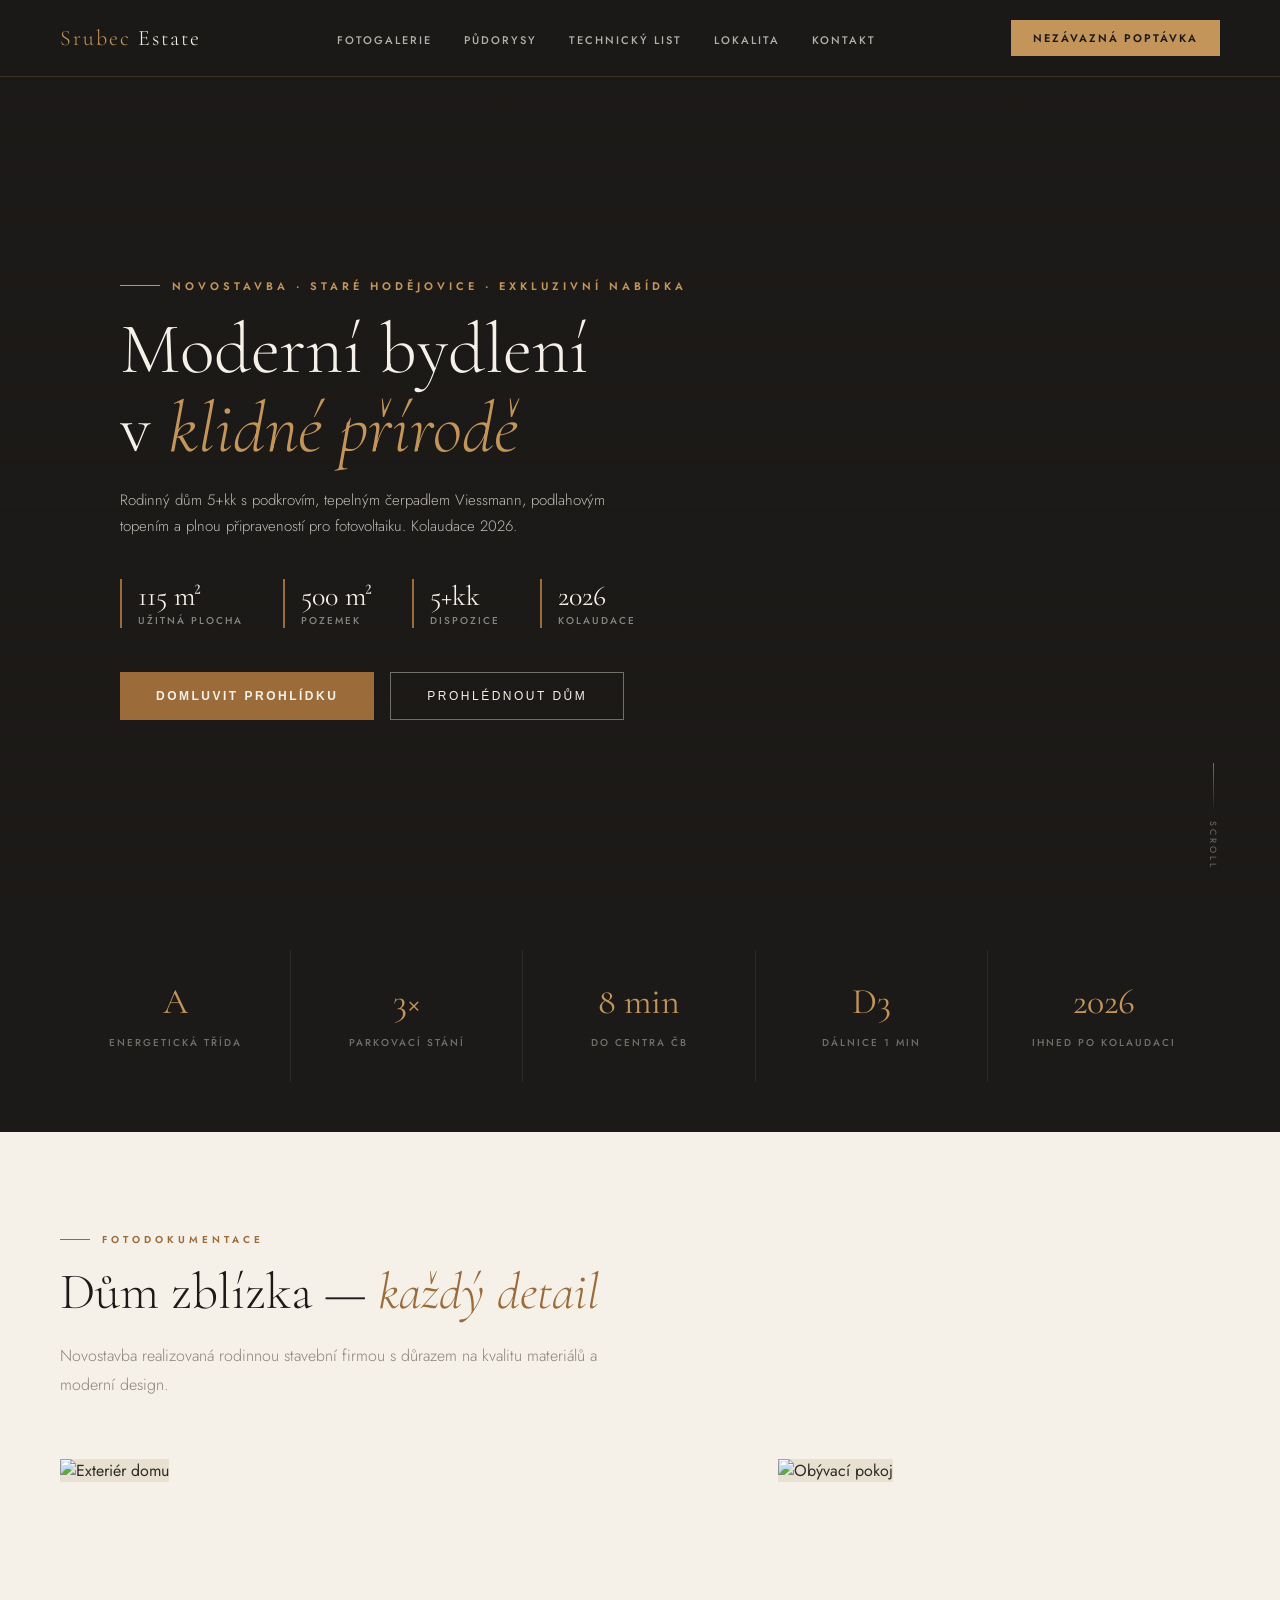
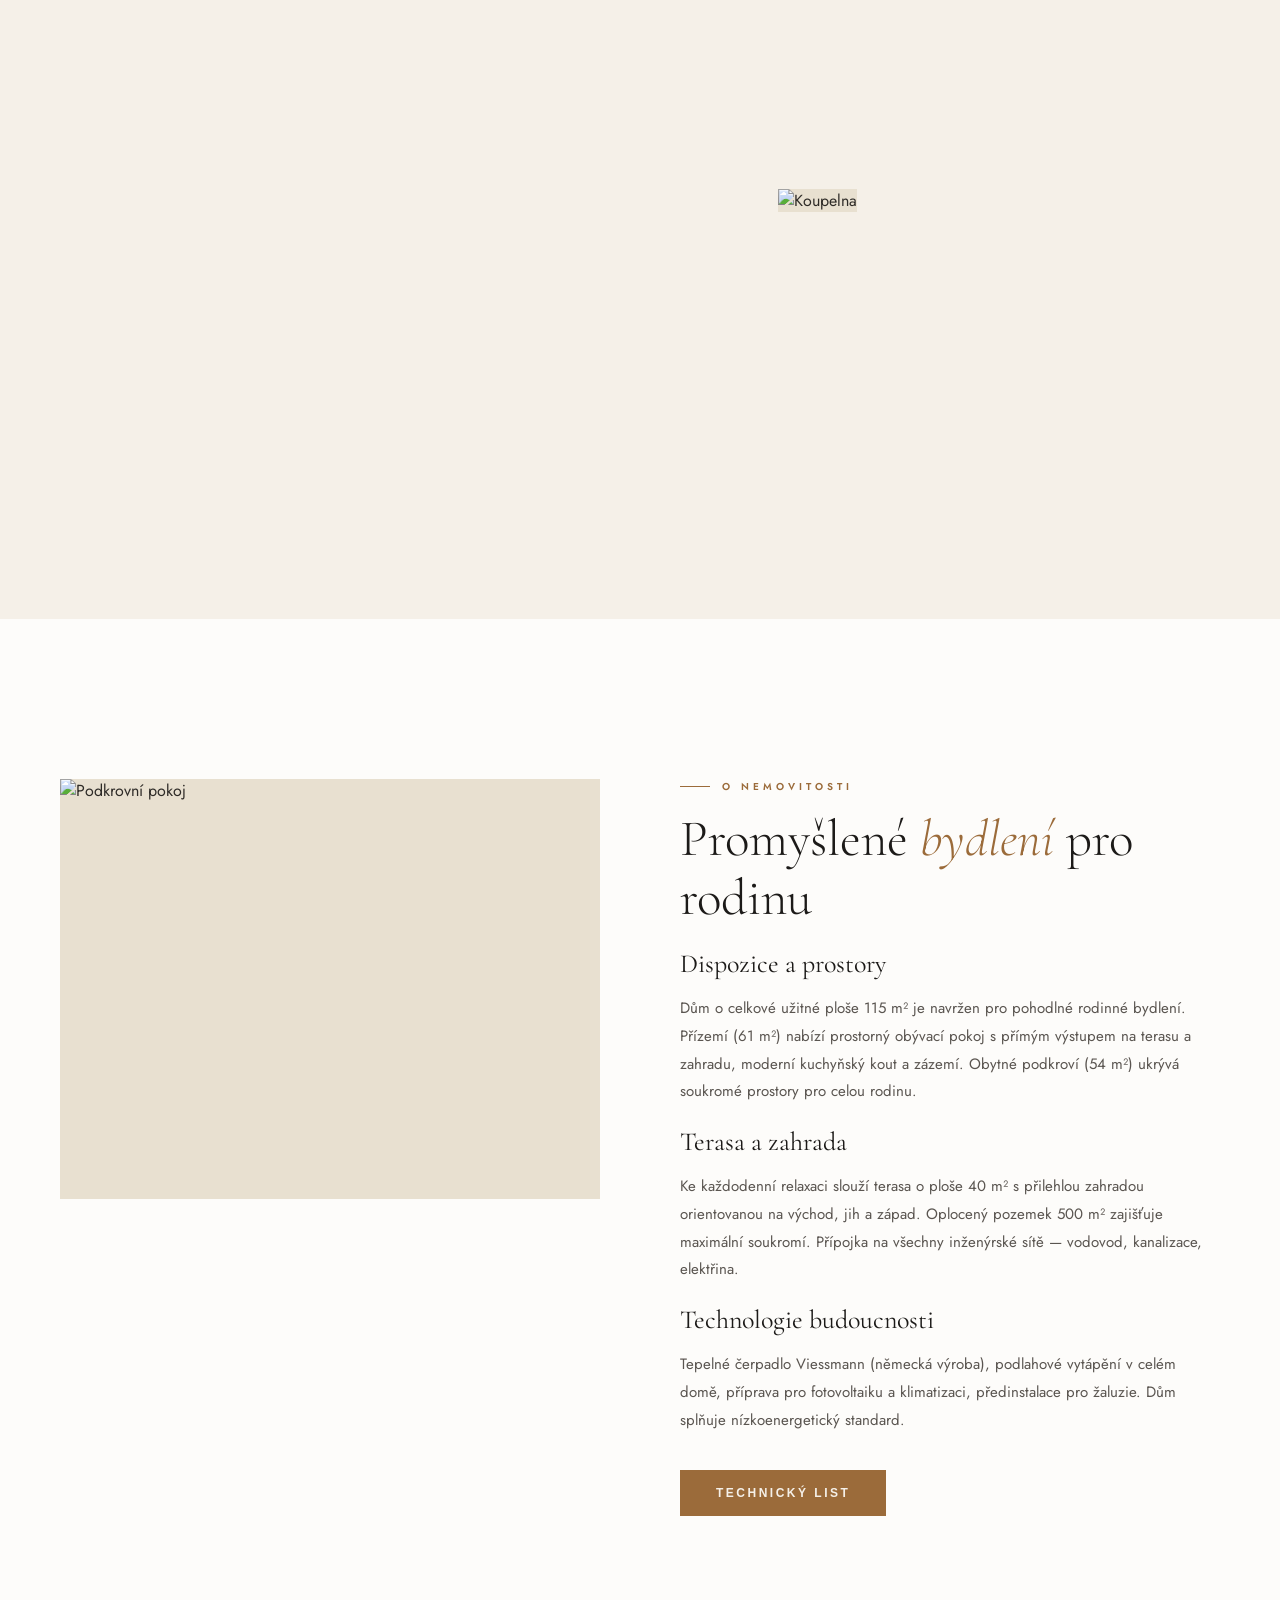
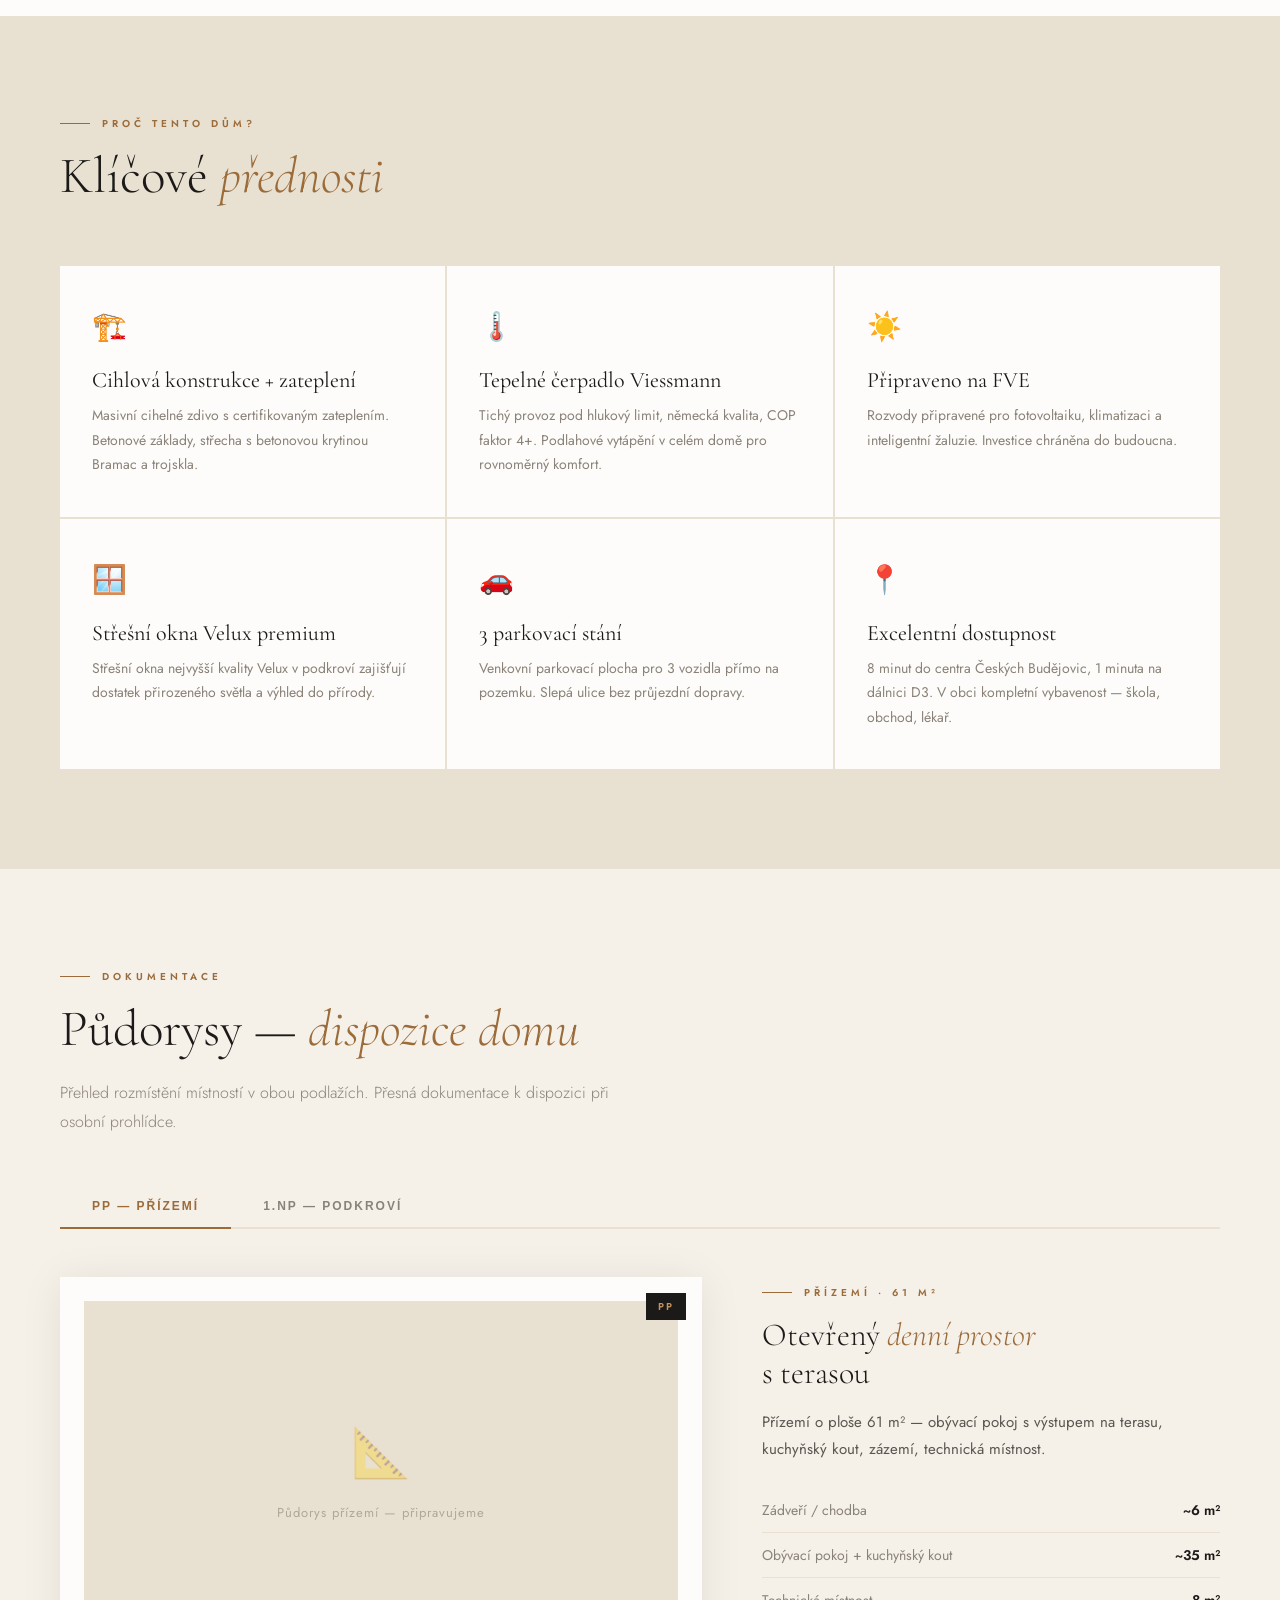
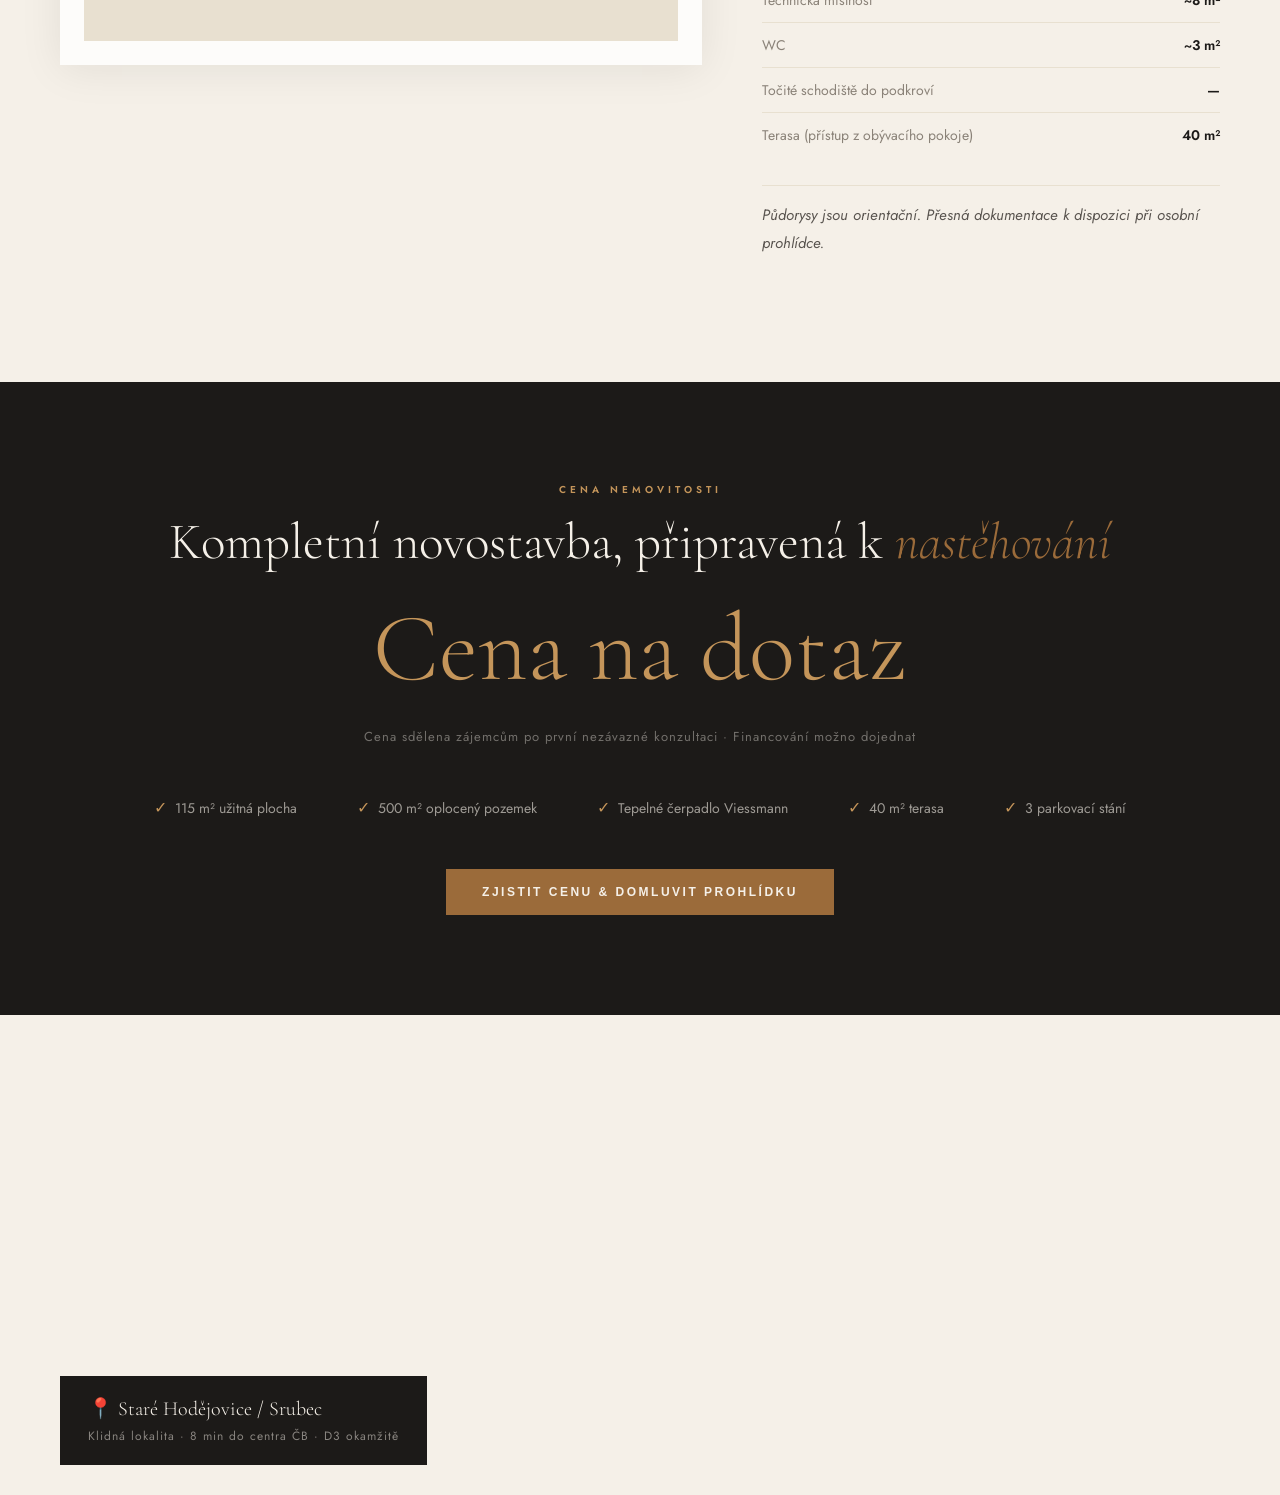
==== pilot-srubec/miniweb/index.html @ 6873111e "fix: oprava označení podlaží PP/1.NP + komentáře config pro majitele Co-authored-by: MEVERIK-SOLUTIO" ====
<!DOCTYPE html>
<html lang="cs">
<head>
<meta charset="UTF-8">
<meta name="viewport" content="width=device-width, initial-scale=1.0">
<title id="pageTitle">Novostavba 5+kk | Staré Hodějovice u Českých Budějovic</title>
<link rel="preconnect" href="https://fonts.googleapis.com">
<link href="https://fonts.googleapis.com/css2?family=Cormorant+Garamond:ital,wght@0,300;0,400;0,600;1,300;1,400&family=Jost:wght@300;400;500;600&display=swap" rel="stylesheet">
<style>
  :root {
    --cream: #F5F0E8;
    --stone: #E8E0D0;
    --warm-gray: #8A8278;
    --dark: #1C1A18;
    --accent: #9B6B3A;
    --accent-light: #C4955A;
    --white: #FDFCFA;
    --text: #2E2B27;
  }

  * { margin: 0; padding: 0; box-sizing: border-box; }
  html { scroll-behavior: smooth; }
  body {
    font-family: 'Jost', sans-serif;
    background: var(--cream);
    color: var(--text);
    overflow-x: hidden;
  }

  /* ─── NAV ─── */
  nav {
    position: fixed; top: 0; left: 0; right: 0; z-index: 1000;
    padding: 20px 60px;
    display: flex; align-items: center; justify-content: space-between;
    background: rgba(28,26,24,0.85);
    backdrop-filter: blur(12px);
    border-bottom: 1px solid rgba(155,107,58,0.3);
    transition: all 0.3s;
  }
  nav.scrolled { padding: 14px 60px; background: rgba(28,26,24,0.97); }
  .nav-logo {
    font-family: 'Cormorant Garamond', serif;
    font-size: 22px; font-weight: 300;
    color: var(--cream); letter-spacing: 2px; text-decoration: none; cursor: pointer;
  }
  .nav-logo span { color: var(--accent-light); }
  .nav-links { display: flex; gap: 32px; list-style: none; }
  .nav-links a {
    font-size: 11px; font-weight: 500; letter-spacing: 2px;
    text-transform: uppercase; color: rgba(245,240,232,0.7);
    text-decoration: none; cursor: pointer; transition: color 0.3s;
  }
  .nav-links a:hover { color: var(--accent-light); }
  .nav-cta {
    font-size: 11px; font-weight: 600; letter-spacing: 2px;
    text-transform: uppercase; color: var(--dark);
    background: var(--accent-light); padding: 10px 22px;
    text-decoration: none; cursor: pointer; transition: background 0.3s;
  }
  .nav-cta:hover { background: var(--accent); color: var(--cream); }

  /* ─── PAGE SYSTEM ─── */
  .page { display: none; }
  .page.active { display: block; }

  /* ─── HERO ─── */
  #page-home { min-height: 100vh; }
  .hero {
    position: relative; height: 100vh; overflow: hidden;
    display: flex; align-items: flex-end;
  }
  .hero-bg {
    position: absolute; inset: 0;
    background-size: cover; background-position: center;
    background-color: var(--dark); /* fallback pokud není obrázek */
    animation: heroZoom 12s ease-out forwards;
  }
  @keyframes heroZoom {
    from { transform: scale(1.08); }
    to   { transform: scale(1.0); }
  }
  .hero-overlay {
    position: absolute; inset: 0;
    background: linear-gradient(to top,
      rgba(28,26,24,0.90) 0%,
      rgba(28,26,24,0.45) 45%,
      rgba(28,26,24,0.15) 100%);
  }
  .hero-content {
    position: relative; z-index: 2;
    padding: 0 60px 80px; max-width: 800px;
    animation: heroUp 1.2s cubic-bezier(0.16,1,0.3,1) 0.3s both;
  }
  @keyframes heroUp {
    from { opacity: 0; transform: translateY(40px); }
    to   { opacity: 1; transform: translateY(0); }
  }
  .hero-tag {
    font-size: 11px; font-weight: 600; letter-spacing: 4px;
    text-transform: uppercase; color: var(--accent-light);
    margin-bottom: 16px; display: flex; align-items: center; gap: 12px;
  }
  .hero-tag::before { content: ''; display: block; width: 40px; height: 1px; background: var(--accent-light); }
  .hero h1 {
    font-family: 'Cormorant Garamond', serif;
    font-size: clamp(42px,6vw,72px); font-weight: 300;
    line-height: 1.1; color: var(--cream); margin-bottom: 20px;
  }
  .hero h1 em { font-style: italic; color: var(--accent-light); }
  .hero-sub {
    font-size: 15px; font-weight: 300; line-height: 1.7;
    color: rgba(245,240,232,0.75); max-width: 520px; margin-bottom: 40px;
  }
  .hero-stats { display: flex; gap: 40px; margin-bottom: 44px; flex-wrap: wrap; }
  .hero-stat { border-left: 2px solid var(--accent); padding-left: 16px; }
  .hero-stat .val { font-family: 'Cormorant Garamond', serif; font-size: 28px; font-weight: 400; color: var(--cream); }
  .hero-stat .lbl { font-size: 10px; font-weight: 500; letter-spacing: 2px; text-transform: uppercase; color: rgba(245,240,232,0.5); }
  .hero-actions { display: flex; gap: 16px; flex-wrap: wrap; }
  .scroll-indicator {
    position: absolute; bottom: 30px; right: 60px;
    display: flex; flex-direction: column; align-items: center; gap: 8px;
    color: rgba(245,240,232,0.4); cursor: pointer; z-index: 2;
  }
  .scroll-indicator span { font-size: 9px; letter-spacing: 3px; text-transform: uppercase; writing-mode: vertical-rl; }
  .scroll-line {
    width: 1px; height: 50px;
    background: linear-gradient(to bottom, rgba(245,240,232,0.4), transparent);
    animation: scrollPulse 2s ease-in-out infinite;
  }
  @keyframes scrollPulse {
    0%,100% { transform: scaleY(1); opacity: 0.4; }
    50%      { transform: scaleY(0.6); opacity: 0.8; }
  }

  /* ─── BUTTONS ─── */
  .btn-primary {
    font-size: 12px; font-weight: 600; letter-spacing: 2.5px;
    text-transform: uppercase; background: var(--accent); color: var(--cream);
    padding: 16px 36px; border: none; cursor: pointer;
    transition: all 0.3s; text-decoration: none; display: inline-block;
  }
  .btn-primary:hover { background: var(--accent-light); transform: translateY(-2px); }
  .btn-outline {
    font-size: 12px; font-weight: 500; letter-spacing: 2.5px;
    text-transform: uppercase; border: 1px solid rgba(245,240,232,0.4); color: var(--cream);
    padding: 16px 36px; cursor: pointer;
    transition: all 0.3s; background: transparent; text-decoration: none; display: inline-block;
  }
  .btn-outline:hover { border-color: var(--accent-light); color: var(--accent-light); transform: translateY(-2px); }

  /* ─── OVERVIEW STRIP ─── */
  .overview-strip {
    background: var(--dark); padding: 50px 60px;
    display: grid; grid-template-columns: repeat(5, 1fr); gap: 1px;
  }
  .overview-item {
    padding: 30px 24px; text-align: center;
    border-right: 1px solid rgba(255,255,255,0.07);
    background: var(--dark); transition: background 0.3s;
  }
  .overview-item:last-child { border-right: none; }
  .overview-item:hover { background: rgba(155,107,58,0.15); }
  .overview-item .ov-val {
    font-family: 'Cormorant Garamond', serif;
    font-size: 36px; font-weight: 400; color: var(--accent-light);
    display: block; margin-bottom: 6px;
  }
  .overview-item .ov-lbl {
    font-size: 10px; font-weight: 500; letter-spacing: 2px;
    text-transform: uppercase; color: rgba(245,240,232,0.4);
  }

  /* ─── SECTIONS ─── */
  section { padding: 100px 60px; }
  .section-label {
    font-size: 10px; font-weight: 600; letter-spacing: 4px;
    text-transform: uppercase; color: var(--accent);
    margin-bottom: 16px; display: flex; align-items: center; gap: 12px;
  }
  .section-label::before { content: ''; width: 30px; height: 1px; background: var(--accent); }
  .section-title {
    font-family: 'Cormorant Garamond', serif;
    font-size: clamp(32px,4vw,52px); font-weight: 300;
    line-height: 1.15; color: var(--dark); margin-bottom: 20px;
  }
  .section-title em { font-style: italic; color: var(--accent); }
  .section-lead { font-size: 16px; font-weight: 300; line-height: 1.8; color: var(--warm-gray); max-width: 580px; }

  /* ─── GALLERY ─── */
  .gallery-grid {
    display: grid; grid-template-columns: 1.6fr 1fr;
    grid-template-rows: 320px 320px; gap: 10px; margin-top: 60px;
  }
  .gallery-main { grid-row: 1/3; overflow: hidden; cursor: pointer; position: relative; }
  .gallery-item { overflow: hidden; cursor: pointer; position: relative; }
  .gallery-item img, .gallery-main img {
    width: 100%; height: 100%; object-fit: cover;
    transition: transform 0.7s cubic-bezier(0.25,0.46,0.45,0.94);
    background: var(--stone);
  }
  .gallery-item:hover img, .gallery-main:hover img { transform: scale(1.05); }
  .gallery-caption {
    position: absolute; bottom: 0; left: 0; right: 0;
    background: linear-gradient(to top, rgba(28,26,24,0.8), transparent);
    padding: 20px 16px 12px;
    font-size: 11px; letter-spacing: 2px; text-transform: uppercase;
    color: rgba(245,240,232,0.7); opacity: 0; transition: opacity 0.3s;
  }
  .gallery-item:hover .gallery-caption, .gallery-main:hover .gallery-caption { opacity: 1; }
  /* Rozšířená galerie */
  .gallery-extended {
    display: grid; grid-template-columns: repeat(4, 1fr);
    gap: 10px; margin-top: 10px;
  }
  .gallery-extended-item {
    height: 200px; overflow: hidden; cursor: pointer; position: relative;
  }
  .gallery-extended-item img {
    width: 100%; height: 100%; object-fit: cover;
    transition: transform 0.7s ease; background: var(--stone);
  }
  .gallery-extended-item:hover img { transform: scale(1.05); }

  /* ─── DESCRIPTION ─── (OPRAVENO: scrolling bug) ─── */
  .desc-section { background: var(--white); position: relative; z-index: 1; }
  .desc-grid {
    display: grid; grid-template-columns: 1fr 1fr;
    gap: 80px; align-items: start; margin-top: 60px;
  }
  /* BUG FIX: sticky obrázek — přidáno overflow:hidden na wrapper */
  .desc-image-wrap {
    position: sticky; top: 100px;
    overflow: hidden; /* ← klíčová oprava */
  }
  .desc-image-wrap img {
    width: 100%; height: 420px; object-fit: cover;
    transition: transform 0.7s; display: block;
    background: var(--stone);
  }
  .desc-image-wrap:hover img { transform: scale(1.03); }
  .desc-text { position: relative; z-index: 2; } /* ← z-index fix */
  .desc-text h3 {
    font-family: 'Cormorant Garamond', serif;
    font-size: 26px; font-weight: 400; margin-bottom: 16px; color: var(--dark);
  }
  .desc-text p { font-size: 15px; line-height: 1.85; color: #5A5550; margin-bottom: 20px; }

  /* ─── FEATURES ─── */
  .features-section { background: var(--stone); }
  .features-grid { display: grid; grid-template-columns: repeat(3,1fr); gap: 2px; margin-top: 60px; }
  .feature-card {
    background: var(--white); padding: 40px 32px;
    transition: all 0.3s; cursor: default;
  }
  .feature-card:hover {
    background: var(--dark); transform: translateY(-4px);
    box-shadow: 0 20px 60px rgba(28,26,24,0.2);
  }
  .feature-icon { font-size: 28px; margin-bottom: 20px; display: block; }
  .feature-card h4 {
    font-family: 'Cormorant Garamond', serif;
    font-size: 22px; font-weight: 400; color: var(--dark);
    margin-bottom: 10px; transition: color 0.3s;
  }
  .feature-card:hover h4 { color: var(--accent-light); }
  .feature-card p { font-size: 14px; line-height: 1.75; color: var(--warm-gray); transition: color 0.3s; }
  .feature-card:hover p { color: rgba(245,240,232,0.6); }

  /* ─── PŮDORYSY ─── */
  .floorplans-section { background: var(--cream); }
  .floorplans-tabs {
    display: flex; gap: 0; margin-top: 48px; border-bottom: 2px solid var(--stone);
  }
  .fp-tab {
    font-size: 12px; font-weight: 600; letter-spacing: 2px;
    text-transform: uppercase; padding: 14px 32px;
    cursor: pointer; background: transparent;
    border: none; color: var(--warm-gray);
    border-bottom: 2px solid transparent;
    margin-bottom: -2px; transition: all 0.25s;
  }
  .fp-tab.active { color: var(--accent); border-bottom-color: var(--accent); }
  .fp-tab:hover:not(.active) { color: var(--dark); }
  .fp-panel { display: none; margin-top: 0; }
  .fp-panel.active { display: block; }
  .fp-content {
    display: grid; grid-template-columns: 1.4fr 1fr;
    gap: 60px; align-items: start; padding-top: 48px;
  }
  .fp-image-wrap {
    background: var(--white); padding: 24px;
    box-shadow: 0 4px 40px rgba(28,26,24,0.08);
    position: relative; overflow: hidden;
  }
  .fp-image-wrap img {
    width: 100%; display: block;
    object-fit: contain;
    min-height: 300px; max-height: 500px;
    background: var(--stone);
  }
  /* Placeholder zobrazený když není obrázek */
  .fp-placeholder {
    width: 100%; min-height: 340px;
    display: flex; flex-direction: column;
    align-items: center; justify-content: center;
    background: var(--stone); gap: 16px;
    color: var(--warm-gray);
  }
  .fp-placeholder-icon { font-size: 48px; opacity: 0.4; }
  .fp-placeholder p { font-size: 13px; letter-spacing: 1px; text-align: center; opacity: 0.6; max-width: 260px; line-height: 1.6; }
  .fp-badge {
    position: absolute; top: 16px; right: 16px;
    background: var(--dark); color: var(--accent-light);
    font-size: 10px; font-weight: 600; letter-spacing: 2px;
    text-transform: uppercase; padding: 6px 12px;
  }
  .fp-info { padding-top: 8px; }
  .fp-info h3 {
    font-family: 'Cormorant Garamond', serif;
    font-size: 32px; font-weight: 300; color: var(--dark);
    margin-bottom: 16px; line-height: 1.2;
  }
  .fp-info h3 em { font-style: italic; color: var(--accent); }
  .fp-info p { font-size: 15px; line-height: 1.85; color: #5A5550; margin-bottom: 24px; }
  .fp-rooms { list-style: none; margin-bottom: 28px; }
  .fp-rooms li {
    display: flex; justify-content: space-between;
    padding: 12px 0; border-bottom: 1px solid var(--stone);
    font-size: 14px;
  }
  .fp-rooms li:last-child { border-bottom: none; }
  .fp-rooms .room-name { color: var(--warm-gray); }
  .fp-rooms .room-size { font-weight: 600; color: var(--dark); }
  .fp-note {
    font-size: 12px; color: var(--warm-gray);
    font-style: italic; padding-top: 16px;
    border-top: 1px solid var(--stone);
  }

  /* ─── PRICE ─── */
  .price-section { background: var(--dark); text-align: center; padding: 100px 60px; }
  .price-section .section-label { justify-content: center; }
  .price-section .section-label::before { display: none; }
  .price-section .section-title { color: var(--cream); margin: 0 auto 30px; }
  .price-display {
    font-family: 'Cormorant Garamond', serif;
    font-size: clamp(52px,8vw,96px); font-weight: 300;
    color: var(--accent-light); line-height: 1; margin: 30px 0;
  }
  .price-note { font-size: 13px; color: rgba(245,240,232,0.4); letter-spacing: 1px; margin-bottom: 50px; }
  .price-includes { display: flex; justify-content: center; gap: 60px; margin-bottom: 50px; flex-wrap: wrap; }
  .price-inc-item {
    color: rgba(245,240,232,0.6); font-size: 14px;
    display: flex; align-items: center; gap: 8px;
  }
  .price-inc-item::before { content: '✓'; color: var(--accent-light); font-size: 16px; }

  /* ─── MAP ─── */
  .map-section { padding: 0; }
  .map-container { width: 100%; height: 480px; position: relative; overflow: hidden; }
  .map-embed { width: 100%; height: 100%; border: none; }
  .map-overlay-info {
    position: absolute; bottom: 30px; left: 60px;
    background: var(--dark); padding: 20px 28px; color: var(--cream); z-index: 5;
  }
  .map-overlay-info h4 { font-family: 'Cormorant Garamond', serif; font-size: 20px; font-weight: 300; margin-bottom: 6px; }
  .map-overlay-info p { font-size: 12px; color: rgba(245,240,232,0.5); letter-spacing: 1px; }

  /* ─── PAGE: TECHNICKÝ LIST ─── */
  #page-tech { background: var(--cream); }
  .page-hero {
    height: 40vh; min-height: 280px;
    position: relative; display: flex; align-items: flex-end; overflow: hidden;
  }
  .page-hero-bg {
    position: absolute; inset: 0;
    background-size: cover; background-position: center;
    background-color: var(--dark);
    filter: brightness(0.4);
  }
  .page-hero-content { position: relative; z-index: 2; padding: 0 60px 50px; }
  .page-hero-content .section-label { color: var(--accent-light); }
  .page-hero-content .section-label::before { background: var(--accent-light); }
  .page-hero-content h1 {
    font-family: 'Cormorant Garamond', serif;
    font-size: clamp(36px,5vw,60px); font-weight: 300; color: var(--cream);
  }
  .tech-grid { display: grid; grid-template-columns: 1fr 1fr; gap: 40px; margin-top: 60px; }
  .tech-card { background: var(--white); padding: 40px; border-top: 3px solid var(--accent); }
  .tech-card h3 {
    font-family: 'Cormorant Garamond', serif;
    font-size: 24px; font-weight: 400; color: var(--dark);
    margin-bottom: 24px; padding-bottom: 16px; border-bottom: 1px solid var(--stone);
  }
  .tech-row { display: flex; justify-content: space-between; align-items: flex-start; padding: 12px 0; border-bottom: 1px solid var(--stone); font-size: 14px; }
  .tech-row:last-child { border-bottom: none; }
  .tech-row .tr-key { color: var(--warm-gray); font-weight: 400; flex: 0 0 50%; }
  .tech-row .tr-val { color: var(--dark); font-weight: 500; text-align: right; }
  .quality-banner {
    background: var(--dark); padding: 80px 60px;
    display: grid; grid-template-columns: 1fr 1fr;
    gap: 80px; align-items: center; margin-top: 60px;
  }
  .quality-banner h2 { font-family: 'Cormorant Garamond', serif; font-size: 42px; font-weight: 300; color: var(--cream); line-height: 1.2; }
  .quality-banner h2 em { color: var(--accent-light); font-style: italic; }
  .quality-list { list-style: none; }
  .quality-list li {
    padding: 14px 0; border-bottom: 1px solid rgba(255,255,255,0.07);
    color: rgba(245,240,232,0.75); font-size: 14px; line-height: 1.6;
    display: flex; gap: 12px; align-items: flex-start;
  }
  .quality-list li::before { content: '—'; color: var(--accent-light); flex-shrink: 0; margin-top: 1px; }

  /* ─── PAGE: LOKALITA ─── */
  .location-cards { display: grid; grid-template-columns: repeat(4,1fr); gap: 2px; margin-top: 60px; }
  .loc-card { background: var(--white); padding: 32px 24px; text-align: center; transition: all 0.3s; }
  .loc-card:hover { background: var(--accent); transform: translateY(-6px); box-shadow: 0 20px 40px rgba(155,107,58,0.3); }
  .loc-card .loc-icon { font-size: 32px; margin-bottom: 12px; display: block; }
  .loc-card h4 { font-family: 'Cormorant Garamond', serif; font-size: 20px; color: var(--dark); margin-bottom: 6px; transition: color 0.3s; }
  .loc-card:hover h4 { color: var(--cream); }
  .loc-card .loc-dist { font-size: 22px; font-weight: 600; color: var(--accent); margin-bottom: 6px; transition: color 0.3s; }
  .loc-card:hover .loc-dist { color: var(--cream); }
  .loc-card p { font-size: 13px; color: var(--warm-gray); transition: color 0.3s; }
  .loc-card:hover p { color: rgba(245,240,232,0.7); }

  /* ─── PAGE: KONTAKT ─── */
  .contact-layout { display: grid; grid-template-columns: 1fr 1.2fr; gap: 80px; margin-top: 60px; }
  .contact-info h3 { font-family: 'Cormorant Garamond', serif; font-size: 28px; font-weight: 400; color: var(--dark); margin-bottom: 30px; }
  .contact-detail { display: flex; gap: 16px; margin-bottom: 24px; align-items: flex-start; }
  .contact-detail .ci-icon { font-size: 20px; flex-shrink: 0; margin-top: 2px; }
  .contact-detail .ci-label { font-size: 10px; letter-spacing: 2px; text-transform: uppercase; color: var(--warm-gray); margin-bottom: 4px; }
  .contact-detail .ci-val { font-size: 16px; color: var(--dark); font-weight: 400; }
  .contact-detail .ci-val a { color: var(--accent); text-decoration: none; }
  .contact-detail .ci-val a:hover { text-decoration: underline; }
  .contact-form { background: var(--white); padding: 50px; }
  .contact-form h3 { font-family: 'Cormorant Garamond', serif; font-size: 26px; font-weight: 400; color: var(--dark); margin-bottom: 8px; }
  .contact-form .form-sub { font-size: 14px; color: var(--warm-gray); margin-bottom: 32px; }
  .form-row { display: grid; grid-template-columns: 1fr 1fr; gap: 16px; }
  .form-group { margin-bottom: 20px; }
  .form-group label { display: block; font-size: 10px; font-weight: 600; letter-spacing: 2px; text-transform: uppercase; color: var(--warm-gray); margin-bottom: 8px; }
  .form-group input, .form-group textarea, .form-group select {
    width: 100%; padding: 14px 16px;
    border: 1px solid var(--stone); background: var(--cream); color: var(--dark);
    font-family: 'Jost', sans-serif; font-size: 14px;
    outline: none; transition: border-color 0.3s; appearance: none;
  }
  .form-group input:focus, .form-group textarea:focus, .form-group select:focus { border-color: var(--accent); }
  .form-group textarea { height: 120px; resize: vertical; }
  .form-submit {
    width: 100%; background: var(--accent); color: var(--cream);
    border: none; padding: 18px; font-family: 'Jost', sans-serif;
    font-size: 12px; font-weight: 600; letter-spacing: 3px;
    text-transform: uppercase; cursor: pointer; transition: all 0.3s;
  }
  .form-submit:hover { background: var(--dark); }
  .form-success { display: none; text-align: center; padding: 40px; color: var(--accent); font-family: 'Cormorant Garamond', serif; font-size: 22px; }

  /* ─── FOOTER ─── */
  footer {
    background: var(--dark); padding: 50px 60px;
    display: flex; justify-content: space-between; align-items: center;
    border-top: 1px solid rgba(155,107,58,0.2);
  }
  footer .footer-logo { font-family: 'Cormorant Garamond', serif; font-size: 20px; font-weight: 300; color: var(--cream); letter-spacing: 2px; }
  footer .footer-logo span { color: var(--accent-light); }
  footer p { font-size: 12px; color: rgba(245,240,232,0.3); letter-spacing: 1px; }
  .footer-links { display: flex; gap: 24px; }
  .footer-links a { font-size: 11px; letter-spacing: 2px; text-transform: uppercase; color: rgba(245,240,232,0.4); text-decoration: none; cursor: pointer; transition: color 0.3s; }
  .footer-links a:hover { color: var(--accent-light); }
  .ornament { text-align: center; padding: 30px 0; color: var(--accent-light); font-size: 18px; opacity: 0.5; }

  /* ─── HAMBURGER ─── */
  .hamburger { display: none; flex-direction: column; gap: 5px; cursor: pointer; background: none; border: none; padding: 4px; }
  .hamburger span { display: block; width: 24px; height: 2px; background: var(--cream); transition: all 0.3s; }

  /* ─── MOBILE MENU OVERLAY ─── */
  .mobile-menu {
    display: none; position: fixed; inset: 0; z-index: 999;
    background: rgba(28,26,24,0.98);
    flex-direction: column; align-items: center; justify-content: center;
    gap: 32px;
  }
  .mobile-menu.open { display: flex; }
  .mobile-menu a {
    font-size: 16px; font-weight: 500; letter-spacing: 3px;
    text-transform: uppercase; color: rgba(245,240,232,0.7);
    text-decoration: none; cursor: pointer; transition: color 0.3s;
  }
  .mobile-menu a:hover { color: var(--accent-light); }
  .mobile-menu-close {
    position: absolute; top: 24px; right: 28px;
    font-size: 28px; color: var(--cream); cursor: pointer;
    background: none; border: none;
  }

  /* ─── FADE IN ─── */
  .fade-in { opacity: 0; transform: translateY(30px); transition: opacity 0.8s ease, transform 0.8s ease; }
  .fade-in.visible { opacity: 1; transform: translateY(0); }

  /* ─── RESPONSIVE ─── */
  @media (max-width: 900px) {
    nav { padding: 18px 24px; }
    nav.scrolled { padding: 14px 24px; }
    .nav-links, .nav-cta { display: none; }
    .hamburger { display: flex; }
    section { padding: 70px 24px; }
    .hero-content { padding: 0 24px 60px; }
    .hero-stats { gap: 20px; }
    .overview-strip { grid-template-columns: repeat(3,1fr); }
    .gallery-grid { grid-template-columns: 1fr; grid-template-rows: auto; }
    .gallery-main { grid-row: auto; height: 280px; }
    .gallery-item { height: 220px; }
    .gallery-extended { grid-template-columns: 1fr 1fr; }
    .gallery-extended-item { height: 160px; }
    .desc-grid, .tech-grid, .contact-layout, .quality-banner { grid-template-columns: 1fr; gap: 30px; }
    .features-grid { grid-template-columns: 1fr; }
    .location-cards { grid-template-columns: 1fr 1fr; }
    footer { flex-direction: column; gap: 20px; text-align: center; }
    .price-includes { flex-direction: column; align-items: center; gap: 12px; }
    .map-overlay-info { left: 16px; right: 16px; bottom: 16px; }
    .form-row { grid-template-columns: 1fr; }
    .contact-form { padding: 30px 20px; }
    .fp-content { grid-template-columns: 1fr; }
    .fp-tab { padding: 12px 20px; font-size: 11px; }
  }
</style>
</head>
<body>

<!-- ─── MOBILE MENU ─── -->
<div class="mobile-menu" id="mobileMenu">
  <button class="mobile-menu-close" onclick="closeMobileMenu()">✕</button>
  <a onclick="navGo('home','gallery')">Fotogalerie</a>
  <a onclick="navGo('home','floorplans')">Půdorysy</a>
  <a onclick="navGo('tech')">Technický list</a>
  <a onclick="navGo('location')">Lokalita</a>
  <a onclick="navGo('contact')">Kontakt</a>
</div>

<!-- ─── NAV ─── -->
<nav id="mainNav">
  <div class="nav-logo" onclick="showPage('home')"><span>Srubec</span> Estate</div>
  <ul class="nav-links">
    <li><a onclick="navGo('home','gallery')">Fotogalerie</a></li>
    <li><a onclick="navGo('home','floorplans')">Půdorysy</a></li>
    <li><a onclick="navGo('tech')">Technický list</a></li>
    <li><a onclick="navGo('location')">Lokalita</a></li>
    <li><a onclick="navGo('contact')">Kontakt</a></li>
  </ul>
  <a class="nav-cta" onclick="navGo('contact')">Nezávazná poptávka</a>
  <button class="hamburger" onclick="openMobileMenu()" aria-label="Menu">
    <span></span><span></span><span></span>
  </button>
</nav>

<!-- ══════════════════════════════════════════ -->
<!--  PAGE: HOME                               -->
<!-- ══════════════════════════════════════════ -->
<div id="page-home" class="page active">

  <!-- HERO -->
  <section class="hero">
    <div class="hero-bg" id="heroBg"></div>
    <div class="hero-overlay"></div>
    <div class="hero-content">
      <div class="hero-tag" id="heroTag"></div>
      <h1 id="heroH1"></h1>
      <p class="hero-sub" id="heroSub"></p>
      <div class="hero-stats" id="heroStats"></div>
      <div class="hero-actions">
        <button class="btn-primary" onclick="navGo('contact')">Domluvit prohlídku</button>
        <button class="btn-outline" onclick="navGo('home','gallery')">Prohlédnout dům</button>
      </div>
    </div>
    <div class="scroll-indicator" onclick="navGo('home','overview')">
      <div class="scroll-line"></div>
      <span>Scroll</span>
    </div>
  </section>

  <!-- OVERVIEW STRIP -->
  <div class="overview-strip" id="overview">
    <div class="overview-item"><span class="ov-val" id="ov-energy"></span><span class="ov-lbl">Energetická třída</span></div>
    <div class="overview-item"><span class="ov-val" id="ov-parking"></span><span class="ov-lbl">Parkovací stání</span></div>
    <div class="overview-item"><span class="ov-val" id="ov-dist"></span><span class="ov-lbl">Do centra ČB</span></div>
    <div class="overview-item"><span class="ov-val" id="ov-highway"></span><span class="ov-lbl">Dálnice 1 min</span></div>
    <div class="overview-item"><span class="ov-val" id="ov-year"></span><span class="ov-lbl">Ihned po kolaudaci</span></div>
  </div>

  <!-- GALLERY -->
  <section id="gallery">
    <div class="section-label">Fotodokumentace</div>
    <h2 class="section-title">Dům zblízka — <em>každý detail</em></h2>
    <p class="section-lead">Novostavba realizovaná rodinnou stavební firmou s důrazem na kvalitu materiálů a moderní design.</p>
    <div class="gallery-grid">
      <div class="gallery-main">
        <img id="galleryHero" src="" alt="Exteriér domu">
        <div class="gallery-caption">Pohled na dům z pozemku</div>
      </div>
      <div class="gallery-item">
        <img id="galleryLiving" src="" alt="Obývací pokoj">
        <div class="gallery-caption">Obývací pokoj s výstupem na terasu</div>
      </div>
      <div class="gallery-item">
        <img id="galleryBath" src="" alt="Koupelna">
        <div class="gallery-caption">Koupelna s vanou</div>
      </div>
    </div>
    <!-- Rozšířená galerie (načtena z config.images.gallery) -->
    <div class="gallery-extended" id="galleryExtended"></div>
  </section>

  <!-- DESCRIPTION -->
  <section class="desc-section">
    <div class="desc-grid">
      <div class="desc-image-wrap fade-in">
        <img id="descBed" src="" alt="Podkrovní pokoj">
      </div>
      <div class="desc-text fade-in">
        <div class="section-label">O nemovitosti</div>
        <h2 class="section-title">Promyšlené <em>bydlení</em> pro rodinu</h2>
        <h3>Dispozice a prostory</h3>
        <p>Dům o celkové užitné ploše 115 m² je navržen pro pohodlné rodinné bydlení. Přízemí (61 m²) nabízí prostorný obývací pokoj s přímým výstupem na terasu a zahradu, moderní kuchyňský kout a zázemí. Obytné podkroví (54 m²) ukrývá soukromé prostory pro celou rodinu.</p>
        <h3>Terasa a zahrada</h3>
        <p>Ke každodenní relaxaci slouží terasa o ploše 40 m² s přilehlou zahradou orientovanou na východ, jih a západ. Oplocený pozemek 500 m² zajišťuje maximální soukromí. Přípojka na všechny inženýrské sítě — vodovod, kanalizace, elektřina.</p>
        <h3>Technologie budoucnosti</h3>
        <p>Tepelné čerpadlo Viessmann (německá výroba), podlahové vytápění v celém domě, příprava pro fotovoltaiku a klimatizaci, předinstalace pro žaluzie. Dům splňuje nízkoenergetický standard.</p>
        <button class="btn-primary" onclick="navGo('tech')" style="margin-top:16px">Technický list</button>
      </div>
    </div>
  </section>

  <!-- FEATURES -->
  <section class="features-section">
    <div class="section-label">Proč tento dům?</div>
    <h2 class="section-title">Klíčové <em>přednosti</em></h2>
    <div class="features-grid">
      <div class="feature-card fade-in">
        <span class="feature-icon">🏗️</span>
        <h4>Cihlová konstrukce + zateplení</h4>
        <p>Masivní cihelné zdivo s certifikovaným zateplením. Betonové základy, střecha s betonovou krytinou Bramac a trojskla.</p>
      </div>
      <div class="feature-card fade-in">
        <span class="feature-icon">🌡️</span>
        <h4>Tepelné čerpadlo Viessmann</h4>
        <p>Tichý provoz pod hlukový limit, německá kvalita, COP faktor 4+. Podlahové vytápění v celém domě pro rovnoměrný komfort.</p>
      </div>
      <div class="feature-card fade-in">
        <span class="feature-icon">☀️</span>
        <h4>Připraveno na FVE</h4>
        <p>Rozvody připravené pro fotovoltaiku, klimatizaci a inteligentní žaluzie. Investice chráněna do budoucna.</p>
      </div>
      <div class="feature-card fade-in">
        <span class="feature-icon">🪟</span>
        <h4>Střešní okna Velux premium</h4>
        <p>Střešní okna nejvyšší kvality Velux v podkroví zajišťují dostatek přirozeného světla a výhled do přírody.</p>
      </div>
      <div class="feature-card fade-in">
        <span class="feature-icon">🚗</span>
        <h4>3 parkovací stání</h4>
        <p>Venkovní parkovací plocha pro 3 vozidla přímo na pozemku. Slepá ulice bez průjezdní dopravy.</p>
      </div>
      <div class="feature-card fade-in">
        <span class="feature-icon">📍</span>
        <h4>Excelentní dostupnost</h4>
        <p>8 minut do centra Českých Budějovic, 1 minuta na dálnici D3. V obci kompletní vybavenost — škola, obchod, lékař.</p>
      </div>
    </div>
  </section>

  <!-- PŮDORYSY -->
  <section class="floorplans-section" id="floorplans">
    <div class="section-label">Dokumentace</div>
    <h2 class="section-title">Půdorysy — <em>dispozice domu</em></h2>
    <p class="section-lead">Přehled rozmístění místností v obou podlažích. Přesná dokumentace k dispozici při osobní prohlídce.</p>
    <div class="floorplans-tabs">
      <button class="fp-tab active" onclick="switchFloor(1)">PP — Přízemí</button>
      <button class="fp-tab" onclick="switchFloor(2)">1.NP — Podkroví</button>
    </div>
    <!-- PŘÍZEMÍ -->
    <div class="fp-panel active" id="fpPanel1">
      <div class="fp-content">
        <div class="fp-image-wrap">
          <span class="fp-badge">PP</span>
          <div id="fp1-img-wrap"></div>
        </div>
        <div class="fp-info">
          <div class="section-label">Přízemí · 61 m²</div>
          <h3>Otevřený <em>denní prostor</em><br>s terasou</h3>
          <p id="fp1-desc"></p>
          <ul class="fp-rooms">
            <li><span class="room-name">Zádveří / chodba</span><span class="room-size">~6 m²</span></li>
            <li><span class="room-name">Obývací pokoj + kuchyňský kout</span><span class="room-size">~35 m²</span></li>
            <li><span class="room-name">Technická místnost</span><span class="room-size">~8 m²</span></li>
            <li><span class="room-name">WC</span><span class="room-size">~3 m²</span></li>
            <li><span class="room-name">Točité schodiště do podkroví</span><span class="room-size">—</span></li>
            <li><span class="room-name">Terasa (přístup z obývacího pokoje)</span><span class="room-size">40 m²</span></li>
          </ul>
          <p class="fp-note" id="fp-note"></p>
        </div>
      </div>
    </div>
    <!-- PODKROVÍ -->
    <div class="fp-panel" id="fpPanel2">
      <div class="fp-content">
        <div class="fp-image-wrap">
          <span class="fp-badge">1.NP</span>
          <div id="fp2-img-wrap"></div>
        </div>
        <div class="fp-info">
          <div class="section-label">Podkroví · 54 m²</div>
          <h3>Soukromá <em>klidová zóna</em><br>s výhledem</h3>
          <p id="fp2-desc"></p>
          <ul class="fp-rooms">
            <li><span class="room-name">Chodba / hala</span><span class="room-size">~8 m²</span></li>
            <li><span class="room-name">Ložnice (hlavní)</span><span class="room-size">~18 m²</span></li>
            <li><span class="room-name">Pokoj 2</span><span class="room-size">~12 m²</span></li>
            <li><span class="room-name">Pokoj 3</span><span class="room-size">~10 m²</span></li>
            <li><span class="room-name">Koupelna s vanou (Velux)</span><span class="room-size">~6 m²</span></li>
          </ul>
          <p class="fp-note"></p>
        </div>
      </div>
    </div>
  </section>

  <!-- PRICE -->
  <section class="price-section">
    <div class="section-label" style="color:var(--accent-light)">Cena nemovitosti</div>
    <h2 class="section-title" style="color:var(--cream)">Kompletní novostavba, připravená k <em>nastěhování</em></h2>
    <div class="price-display" id="priceDisplay"></div>
    <p class="price-note" id="priceNote"></p>
    <div class="price-includes" id="priceIncludes"></div>
    <button class="btn-primary" onclick="navGo('contact')">Zjistit cenu & domluvit prohlídku</button>
  </section>

  <!-- MAP -->
  <div class="map-section">
    <div class="map-container">
      <iframe id="mapEmbed" class="map-embed" allowfullscreen="" loading="lazy" referrerpolicy="no-referrer-when-downgrade"></iframe>
      <div class="map-overlay-info">
        <h4>📍 Staré Hodějovice / Srubec</h4>
        <p>Klidná lokalita · 8 min do centra ČB · D3 okamžitě</p>
      </div>
    </div>
  </div>

</div><!-- /page-home -->


<!-- ══════════════════════════════════════════ -->
<!--  PAGE: TECHNICKÝ LIST                     -->
<!-- ══════════════════════════════════════════ -->
<div id="page-tech" class="page">
  <div class="page-hero">
    <div class="page-hero-bg" id="techHeroBg"></div>
    <div class="hero-overlay"></div>
    <div class="page-hero-content">
      <div class="section-label">Dokumentace</div>
      <h1>Technický list<br>nemovitosti</h1>
    </div>
  </div>
  <section>
    <div class="section-label">Parametry a specifikace</div>
    <h2 class="section-title">Detail každého <em>prvku</em></h2>
    <p class="section-lead">Kompletní technická dokumentace rodinného domu 5+kk v Starých Hodějovicích.</p>
    <div class="tech-grid" id="techGrid"></div>
    <div class="quality-banner fade-in">
      <div>
        <div class="section-label" style="color:var(--accent-light)">Garance kvality</div>
        <h2>Dům stavěný <em>pro vlastní rodinu</em></h2>
        <p style="color:rgba(245,240,232,0.6);font-size:15px;line-height:1.8;margin-top:20px">
          Nemovitost byla realizována rodinnou stavební firmou s primárním cílem vytvořit kvalitní bydlení pro vlastní potřebu. Veškeré materiály, technologie a řemeslná práce byly vybírány s maximálním důrazem na trvanlivost, estetiku a funkčnost.
        </p>
      </div>
      <ul class="quality-list">
        <li>Nadstandardní materiály ve všech klíčových stavebních vrstvách</li>
        <li>Tepelné čerpadlo Viessmann — špička německé strojírenské tradice</li>
        <li>Okna s trojsklem pro maximální tepelnou a akustickou pohodu</li>
        <li>Prémiová střešní okna Velux s osvědčenou těsností</li>
        <li>Podlahové vytápění zajišťuje zdravé a rovnoměrné teplo bez průvanu</li>
        <li>Zahrada orientovaná na 3 světové strany — celodenní světlo</li>
        <li>Slepá ulice bez průjezdní dopravy — klid a bezpečí pro děti</li>
      </ul>
    </div>
    <div style="display:grid;grid-template-columns:1fr 1fr;gap:40px;margin-top:60px;align-items:center" class="fade-in">
      <div>
        <div class="section-label">Technické vybavení</div>
        <h3 style="font-family:'Cormorant Garamond',serif;font-size:28px;font-weight:300;color:var(--dark);margin-bottom:16px">Tepelné čerpadlo <em style="color:var(--accent)">Viessmann</em></h3>
        <p style="font-size:15px;line-height:1.85;color:var(--warm-gray)">Instalované tepelné čerpadlo vzduch-voda Viessmann německé výroby představuje srdce celého systému vytápění. Hluková zátěž je výrazně pod zákonným limitem, provoz je zcela tichý a nenápadný. Zařízení je umístěno diskrétně za plnou zdí v rohu zahrady.</p>
        <p style="font-size:15px;line-height:1.85;color:var(--warm-gray);margin-top:12px">Kombinace TČ a podlahového vytápění zajišťuje optimální provozní náklady a maximální komfort — bez horkých radiátorů, bez průvanu, bez hluku.</p>
      </div>
      <div style="overflow:hidden">
        <img id="techPump" src="" alt="Tepelné čerpadlo Viessmann" style="width:100%;height:350px;object-fit:cover;transition:transform 0.7s;background:var(--stone)" onmouseover="this.style.transform='scale(1.04)'" onmouseout="this.style.transform='scale(1)'">
      </div>
    </div>
  </section>
  <footer>
    <div class="footer-logo"><span>Srubec</span> Estate</div>
    <div class="footer-links">
      <a onclick="navGo('home')">Úvod</a>
      <a onclick="navGo('tech')">Technický list</a>
      <a onclick="navGo('location')">Lokalita</a>
      <a onclick="navGo('contact')">Kontakt</a>
    </div>
    <p>© 2026 · Staré Hodějovice · RD 5+kk</p>
  </footer>
</div><!-- /page-tech -->


<!-- ══════════════════════════════════════════ -->
<!--  PAGE: LOKALITA                           -->
<!-- ══════════════════════════════════════════ -->
<div id="page-location" class="page">
  <div class="page-hero">
    <div class="page-hero-bg" id="locHeroBg"></div>
    <div class="hero-overlay"></div>
    <div class="page-hero-content">
      <div class="section-label">Poloha</div>
      <h1>Staré Hodějovice<br>& Srubec</h1>
    </div>
  </div>
  <section>
    <div class="section-label">Dostupnost</div>
    <h2 class="section-title">Příroda na dosah, <em>město za rohem</em></h2>
    <p class="section-lead">Klidná obec s plnou občanskou vybaveností, pouhých 8 minut jízdou od centra Českých Budějovic.</p>
    <div class="location-cards" id="locationCards"></div>
    <div style="margin-top:60px;display:grid;grid-template-columns:1fr 1fr;gap:60px;align-items:start" class="fade-in">
      <div>
        <h3 style="font-family:'Cormorant Garamond',serif;font-size:30px;font-weight:300;color:var(--dark);margin-bottom:20px">Proč <em style="color:var(--accent)">Staré Hodějovice?</em></h3>
        <p style="font-size:15px;line-height:1.85;color:#5A5550;margin-bottom:16px">Obec Staré Hodějovice a přilehlý Srubec patří mezi nejoblíbenější rezidenční lokality v zázemí Českých Budějovic. Nabízejí příjemné venkovské prostředí s minimální průjezdní dopravou a zároveň výbornou dostupnost do krajského města.</p>
        <p style="font-size:15px;line-height:1.85;color:#5A5550;margin-bottom:16px">V lokalitě u Veselských je dům umístěn v klidné slepé ulici — bez rušivé tranzitní dopravy, s veřejným osvětlením a asfaltovou komunikací s chodníkem.</p>
        <p style="font-size:15px;line-height:1.85;color:#5A5550;">Orientace zahrady na východ, jih a západ zajišťuje celodenní přísun přirozeného světla. Okolní příroda — lesy, louky a vodní plochy — je dostupná pěšky.</p>
      </div>
      <div>
        <div style="background:var(--dark);padding:40px;color:var(--cream)">
          <h4 style="font-family:'Cormorant Garamond',serif;font-size:22px;font-weight:300;margin-bottom:24px;border-bottom:1px solid rgba(245,240,232,0.1);padding-bottom:16px">Časy dojezdu z lokality</h4>
          <div id="driveTable"></div>
        </div>
      </div>
    </div>
  </section>
  <div class="map-section">
    <div class="map-container">
      <iframe id="mapEmbed2" class="map-embed" allowfullscreen="" loading="lazy" referrerpolicy="no-referrer-when-downgrade"></iframe>
      <div class="map-overlay-info">
        <h4>📍 Staré Hodějovice / Srubec</h4>
        <p>Klidná lokalita · 8 min do centra ČB · D3 okamžitě</p>
      </div>
    </div>
  </div>
  <footer>
    <div class="footer-logo"><span>Srubec</span> Estate</div>
    <div class="footer-links">
      <a onclick="navGo('home')">Úvod</a>
      <a onclick="navGo('tech')">Technický list</a>
      <a onclick="navGo('location')">Lokalita</a>
      <a onclick="navGo('contact')">Kontakt</a>
    </div>
    <p>© 2026 · Staré Hodějovice · RD 5+kk</p>
  </footer>
</div><!-- /page-location -->


<!-- ══════════════════════════════════════════ -->
<!--  PAGE: KONTAKT                            -->
<!-- ══════════════════════════════════════════ -->
<div id="page-contact" class="page">
  <div class="page-hero">
    <div class="page-hero-bg" id="contHeroBg"></div>
    <div class="hero-overlay"></div>
    <div class="page-hero-content">
      <div class="section-label">Zájem o nemovitost</div>
      <h1>Domluvit<br>prohlídku</h1>
    </div>
  </div>
  <section>
    <div class="contact-layout">
      <div class="contact-info fade-in">
        <h3 id="contactName"></h3>
        <div class="contact-detail">
          <span class="ci-icon">📞</span>
          <div><div class="ci-label">Telefon</div><div class="ci-val" id="contactPhone"></div></div>
        </div>
        <div class="contact-detail">
          <span class="ci-icon">✉️</span>
          <div><div class="ci-label">E-mail</div><div class="ci-val" id="contactEmail"></div></div>
        </div>
        <div class="contact-detail">
          <span class="ci-icon">📍</span>
          <div><div class="ci-label">Adresa nemovitosti</div><div class="ci-val" id="contactAddress"></div></div>
        </div>
        <div class="contact-detail">
          <span class="ci-icon">🗓️</span>
          <div><div class="ci-label">Prohlídky</div><div class="ci-val" id="contactNote"></div></div>
        </div>
        <div style="margin-top:32px;padding:28px;background:var(--stone)">
          <p style="font-size:13px;line-height:1.8;color:var(--warm-gray)">Nemovitost je aktuálně ve finální fázi před kolaudací. Prohlídky probíhají po předchozí domluvě. Těšíme se na vaši návštěvu.</p>
        </div>
      </div>
      <div class="contact-form fade-in">
        <div id="contactFormWrap">
          <h3>Nezávazná poptávka</h3>
          <p class="form-sub">Vyplňte formulář a ozveme se vám do 24 hodin.</p>
          <div class="form-row">
            <div class="form-group"><label>Jméno</label><input type="text" placeholder="Vaše jméno"></div>
            <div class="form-group"><label>Telefon</label><input type="tel" placeholder="+420 ..."></div>
          </div>
          <div class="form-group"><label>E-mail</label><input type="email" placeholder="vas@email.cz"></div>
          <div class="form-group">
            <label>Zájem o</label>
            <select>
              <option>Osobní prohlídka</option>
              <option>Online prohlídka (video hovor)</option>
              <option>Zaslání dokumentace</option>
              <option>Jiné</option>
            </select>
          </div>
          <div class="form-group"><label>Zpráva (nepovinné)</label><textarea placeholder="Vaše otázky nebo požadavky..."></textarea></div>
          <button class="form-submit" onclick="submitForm()">Odeslat poptávku</button>
        </div>
        <div class="form-success" id="formSuccess">
          <p>✓ Děkujeme za váš zájem</p>
          <p style="font-size:16px;margin-top:12px;color:var(--warm-gray)">Ozveme se vám do 24 hodin.</p>
        </div>
      </div>
    </div>
  </section>
  <footer>
    <div class="footer-logo"><span>Srubec</span> Estate</div>
    <div class="footer-links">
      <a onclick="navGo('home')">Úvod</a>
      <a onclick="navGo('tech')">Technický list</a>
      <a onclick="navGo('location')">Lokalita</a>
      <a onclick="navGo('contact')">Kontakt</a>
    </div>
    <p>© 2026 · Staré Hodějovice · RD 5+kk</p>
  </footer>
</div><!-- /page-contact -->


<!-- ──────────────────────────────────────── -->
<!--  SCRIPTS                                -->
<!-- ──────────────────────────────────────── -->
<script src="config.js"></script>
<script>
// ─── HELPERS ────────────────────────────────
function setImg(id, url, isBg) {
  if (!url) return;
  const el = document.getElementById(id);
  if (!el) return;
  if (isBg) el.style.backgroundImage = `url(${url})`;
  else el.src = url;
}
function setTxt(id, html) {
  const el = document.getElementById(id);
  if (el) el.innerHTML = html;
}
function makeRows(rows) {
  return rows.map(r => `<div class="tech-row"><span class="tr-key">${r.key}</span><span class="tr-val">${r.val}</span></div>`).join('');
}
function makeTechCard(icon, title, rows) {
  return `<div class="tech-card fade-in"><h3>${icon} ${title}</h3>${makeRows(rows)}</div>`;
}
function fpImgOrPlaceholder(url, floor, placeholderText) {
  if (url) return `<img src="${url}" alt="Půdorys ${floor}" style="width:100%;display:block;object-fit:contain;min-height:300px;max-height:500px">`;
  const txt = placeholderText || 'Půdorys bude doplněn.<br>Připravujeme dokumentaci.';
  return `<div class="fp-placeholder"><div class="fp-placeholder-icon">📐</div><p>${txt}</p></div>`;
}

// ─── INIT z CONFIG ───────────────────────────
function initFromConfig() {
  const p = CONFIG.property;
  // Title
  document.getElementById('pageTitle').textContent = p.title;
  // Hero
  setTxt('heroTag', p.tagline);
  setTxt('heroH1', `${p.headline}<br>v <em>${p.headlineEm}</em>`);
  setTxt('heroSub', p.subtitle);
  document.getElementById('heroStats').innerHTML = [
    { v: p.area,        l: 'Užitná plocha' },
    { v: p.land,        l: 'Pozemek' },
    { v: p.disposition, l: 'Dispozice' },
    { v: p.completion,  l: 'Kolaudace' },
  ].map(s => `<div class="hero-stat"><div class="val">${s.v}</div><div class="lbl">${s.l}</div></div>`).join('');
  // Overview
  setTxt('ov-energy',  p.energyClass);
  setTxt('ov-parking', p.parking);
  setTxt('ov-dist',    p.distanceCB);
  setTxt('ov-highway', p.highway);
  setTxt('ov-year',    p.completion);

  // Images
  setImg('heroBg',      CONFIG.images.hero, true);
  setImg('galleryHero', CONFIG.images.ext);
  setImg('galleryLiving',CONFIG.images.living);
  setImg('galleryBath',  CONFIG.images.bath);
  setImg('descBed',      CONFIG.images.bed);
  setImg('techPump',     CONFIG.images.pump);
  setImg('techHeroBg',   CONFIG.images.ext, true);
  setImg('locHeroBg',    CONFIG.images.ext, true);
  setImg('contHeroBg',   CONFIG.images.hero, true);

  // Extended gallery
  const ext = CONFIG.images.gallery || [];
  document.getElementById('galleryExtended').innerHTML = ext.map(g =>
    `<div class="gallery-extended-item"><img src="${g.url}" alt="${g.caption||''}"><div class="gallery-caption">${g.caption||''}</div></div>`
  ).join('');

  // Půdorysy
  document.getElementById('fp1-img-wrap').innerHTML = fpImgOrPlaceholder(CONFIG.images.floor1, 'PP', 'Půdorys přízemí — připravujeme');
  document.getElementById('fp2-img-wrap').innerHTML = fpImgOrPlaceholder(CONFIG.images.floor2, '1.NP', 'Půdorys podkroví — připravujeme');
  setTxt('fp1-desc', CONFIG.floorplans.floor1desc);
  setTxt('fp2-desc', CONFIG.floorplans.floor2desc);
  document.querySelectorAll('.fp-note').forEach(el => el.textContent = CONFIG.floorplans.note);

  // Price
  setTxt('priceDisplay', CONFIG.price.display);
  setTxt('priceNote', CONFIG.price.note);
  document.getElementById('priceIncludes').innerHTML = CONFIG.price.includes
    .map(i => `<div class="price-inc-item">${i}</div>`).join('');

  // Map
  document.getElementById('mapEmbed').src = CONFIG.location.mapSrc;
  document.getElementById('mapEmbed2').src = CONFIG.location.mapSrc;

  // Location cards
  document.getElementById('locationCards').innerHTML = CONFIG.location.distances
    .map(d => `<div class="loc-card fade-in"><span class="loc-icon">${d.icon}</span><h4>${d.label}</h4><div class="loc-dist">${d.dist}</div><p>${d.note}</p></div>`)
    .join('');

  // Drive table
  document.getElementById('driveTable').innerHTML = CONFIG.location.driveTable
    .map(r => `<div style="display:flex;justify-content:space-between;padding:12px 0;border-bottom:1px solid rgba(245,240,232,0.07);font-size:14px"><span style="color:rgba(245,240,232,0.6)">${r.label}</span><span style="color:var(--accent-light);font-weight:600">${r.time}</span></div>`)
    .join('');

  // Tech cards
  const ts = CONFIG.techSpec;
  document.getElementById('techGrid').innerHTML =
    makeTechCard('📐','Základní parametry', ts.basic) +
    makeTechCard('🧱','Konstrukce a obálka', ts.construction) +
    makeTechCard('🌡️','Vytápění a technické systémy', ts.heating) +
    makeTechCard('🔌','Inženýrské sítě a stav', ts.utilities);

  // Contact
  const c = CONFIG.contact;
  setTxt('contactName', `${c.name} — ${c.role}`);
  setTxt('contactPhone', `<a href="tel:${c.phone}">${c.phone}</a>`);
  setTxt('contactEmail', `<a href="mailto:${c.email}">${c.email}</a>`);
  setTxt('contactAddress', c.address);
  setTxt('contactNote', c.note);
}

// ─── PAGE NAVIGATION ─────────────────────────
function showPage(id) {
  document.querySelectorAll('.page').forEach(p => p.classList.remove('active'));
  const page = document.getElementById('page-' + id);
  if (page) page.classList.add('active');
  window.scrollTo({ top: 0, behavior: 'smooth' });
  setTimeout(initFadeIn, 100);
}

function navGo(pageId, sectionId) {
  closeMobileMenu();
  showPage(pageId);
  if (sectionId) {
    setTimeout(() => {
      const el = document.getElementById(sectionId);
      if (el) el.scrollIntoView({ behavior: 'smooth', block: 'start' });
    }, 120);
  }
}

// ─── PŮDORYSY TABS ───────────────────────────
function switchFloor(n) {
  document.querySelectorAll('.fp-tab').forEach((t,i) => t.classList.toggle('active', i===n-1));
  document.querySelectorAll('.fp-panel').forEach((p,i) => p.classList.toggle('active', i===n-1));
}

// ─── NAV SCROLL ──────────────────────────────
window.addEventListener('scroll', () => {
  document.getElementById('mainNav').classList.toggle('scrolled', window.scrollY > 60);
});

// ─── FADE IN ─────────────────────────────────
function initFadeIn() {
  const els = document.querySelectorAll('.page.active .fade-in:not(.visible)');
  const observer = new IntersectionObserver((entries) => {
    entries.forEach((e, i) => {
      if (e.isIntersecting) {
        setTimeout(() => e.target.classList.add('visible'), i * 80);
        observer.unobserve(e.target);
      }
    });
  }, { threshold: 0.1 });
  els.forEach(el => observer.observe(el));
}

// ─── FORM ────────────────────────────────────
function submitForm() {
  document.getElementById('contactFormWrap').style.display = 'none';
  document.getElementById('formSuccess').style.display = 'block';
}

// ─── MOBILE MENU ─────────────────────────────
function openMobileMenu() {
  document.getElementById('mobileMenu').classList.add('open');
  document.body.style.overflow = 'hidden';
}
function closeMobileMenu() {
  document.getElementById('mobileMenu').classList.remove('open');
  document.body.style.overflow = '';
}

// ─── START ───────────────────────────────────
initFromConfig();
initFadeIn();
</script>
</body>
</html>
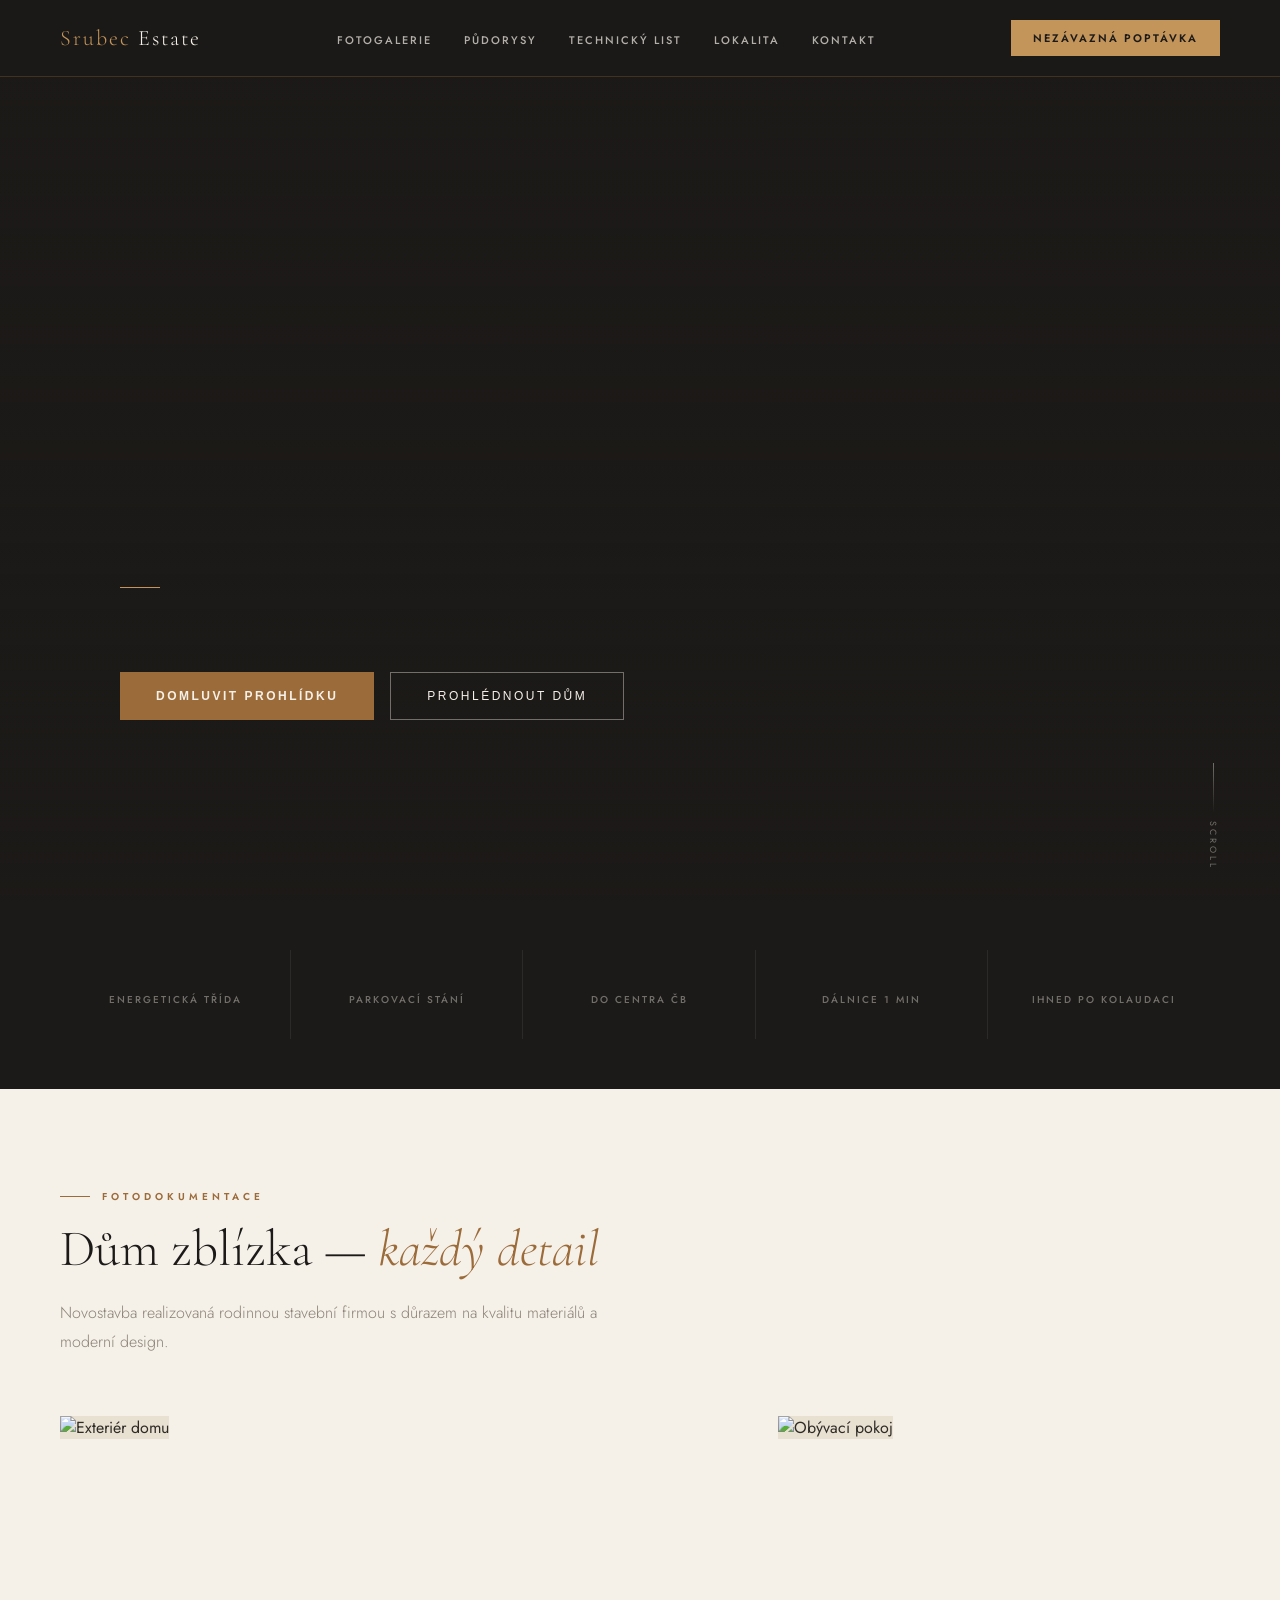
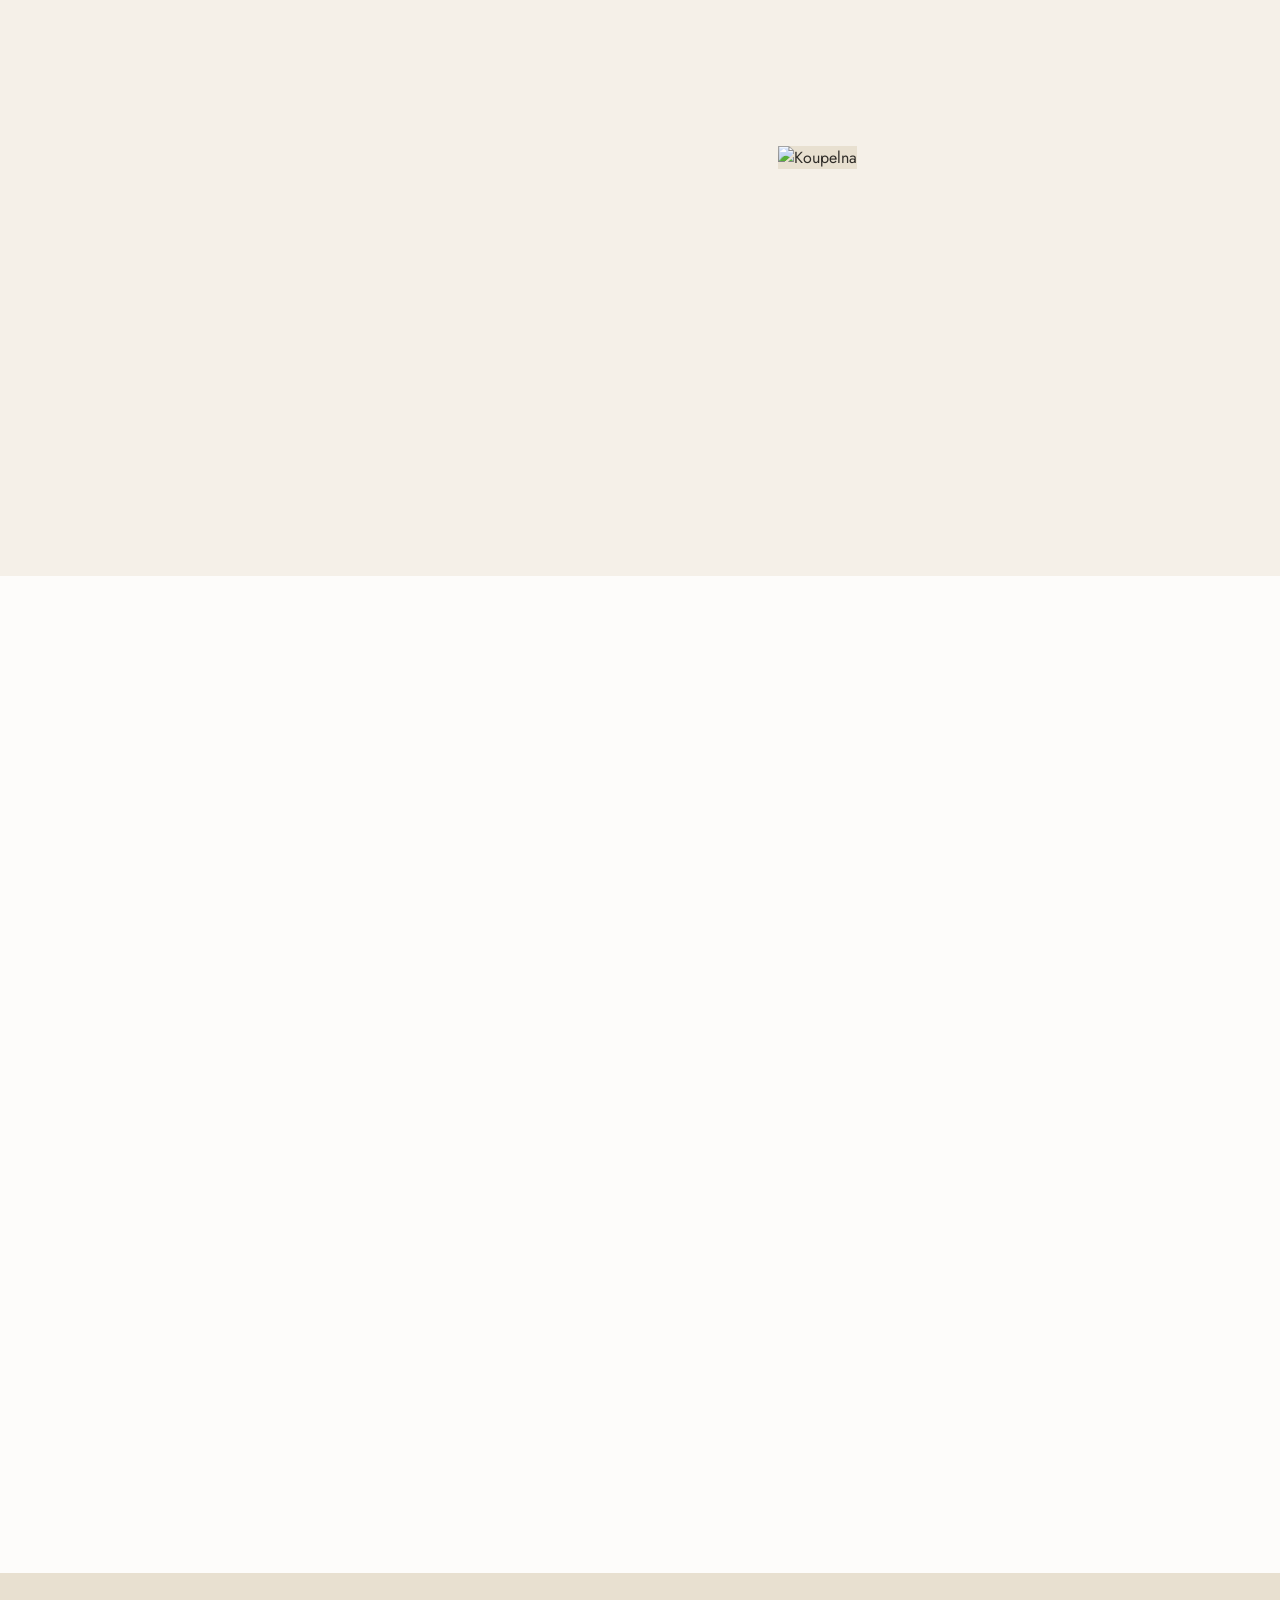
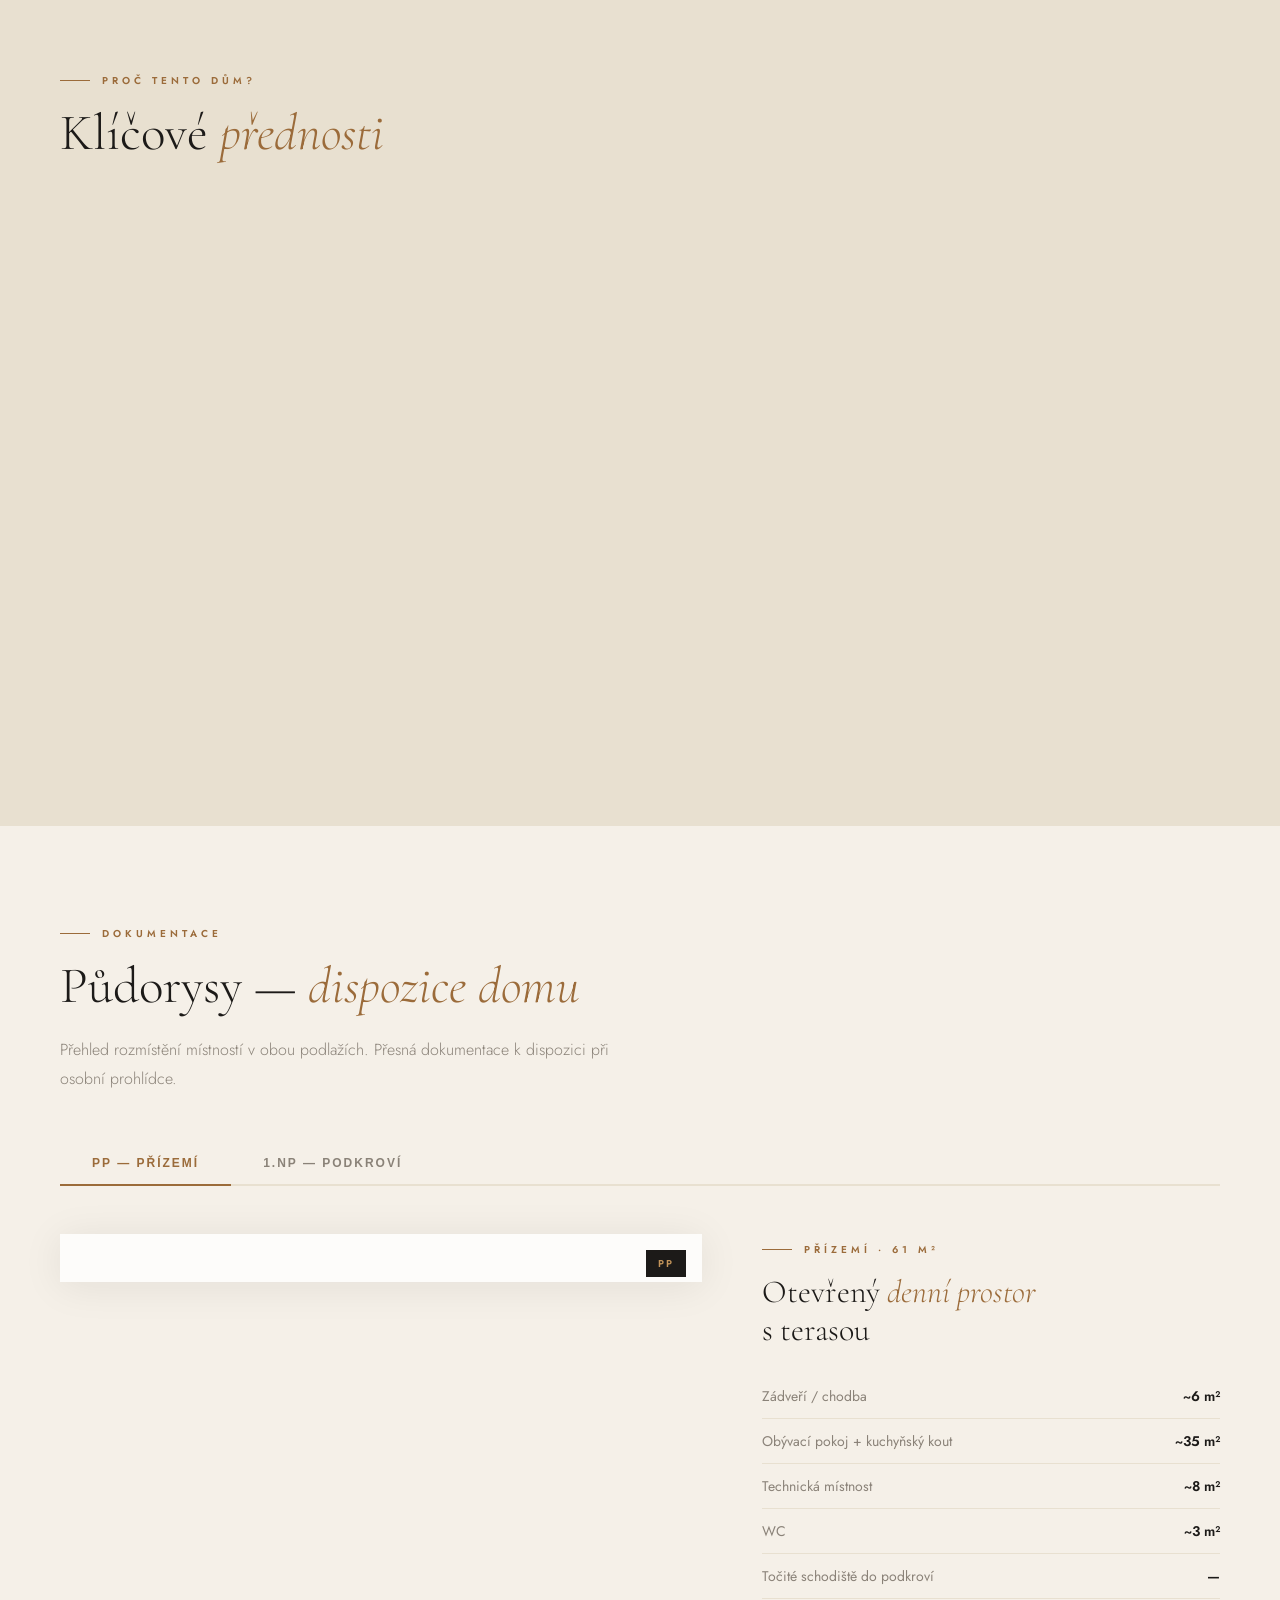
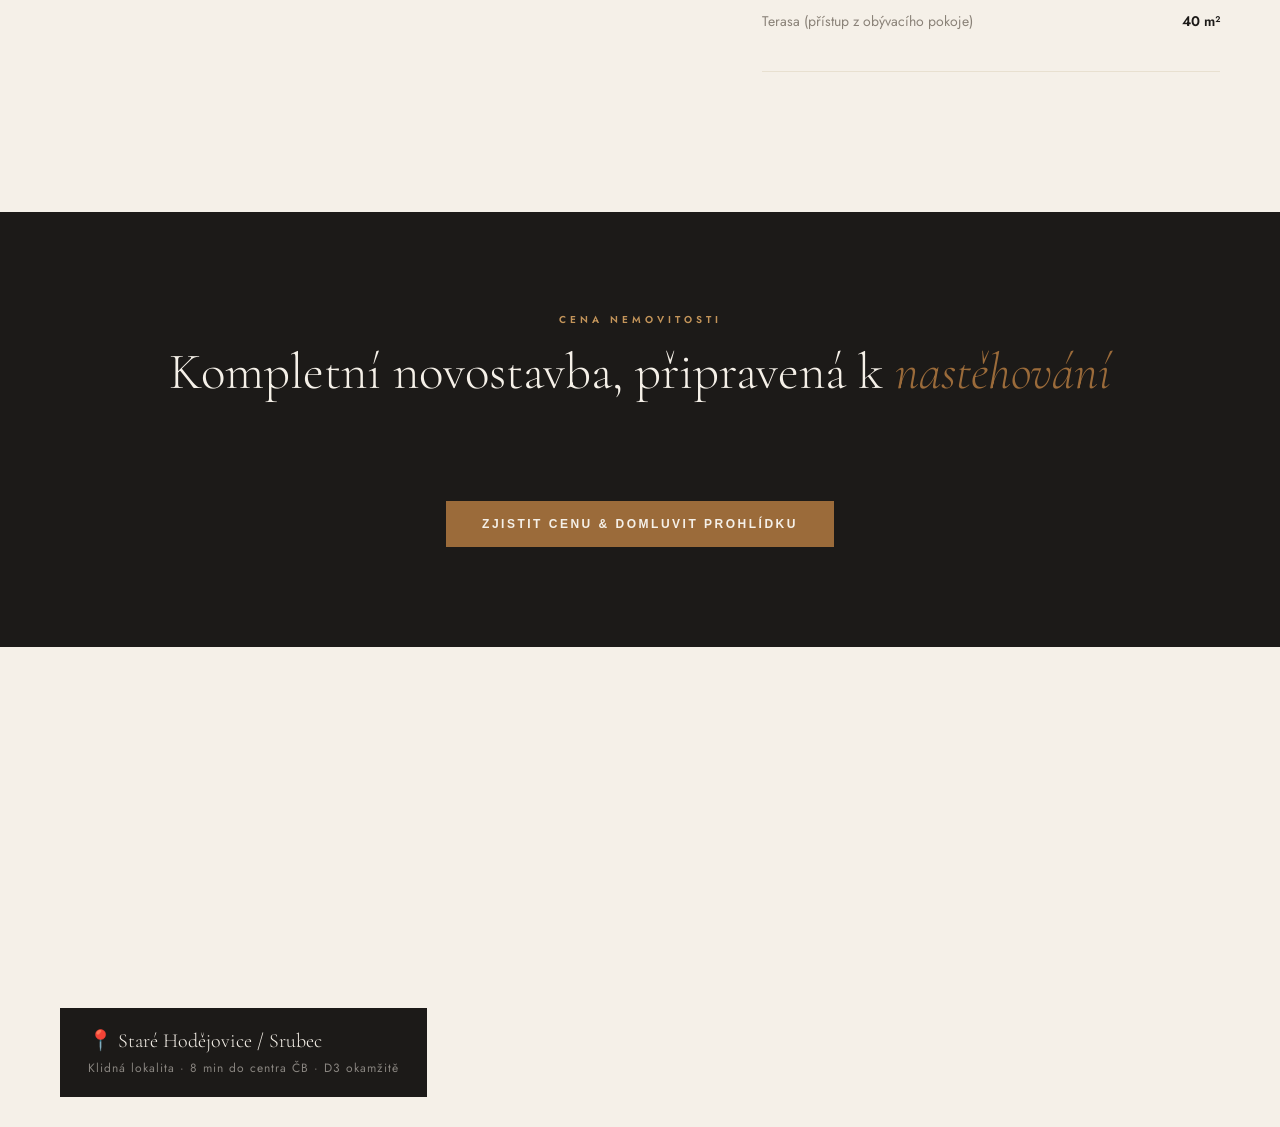
==== commit 1b46e763: "feat: Supabase admin panel live — srubec-estate Co-authored-by: MEVERIK-SOLUTION <258131775+MEVERIK-" ====
--- a/pilot-srubec/miniweb/index.html
+++ b/pilot-srubec/miniweb/index.html
@@ -524,6 +524,8 @@
     .fp-tab { padding: 12px 20px; font-size: 11px; }
   }
 </style>
+<script src="https://cdn.jsdelivr.net/npm/@supabase/supabase-js@2"></script>
+<script src="supabase-loader.js"></script>
 </head>
 <body>
 
@@ -942,7 +944,7 @@
 <!-- ──────────────────────────────────────── -->
 <!--  SCRIPTS                                -->
 <!-- ──────────────────────────────────────── -->
-<script src="config.js"></script>
+<!-- <script src="config.js"></script> --><!-- nahrazeno supabase-loader.js v <head> -->
 <script>
 // ─── HELPERS ────────────────────────────────
 function setImg(id, url, isBg) {
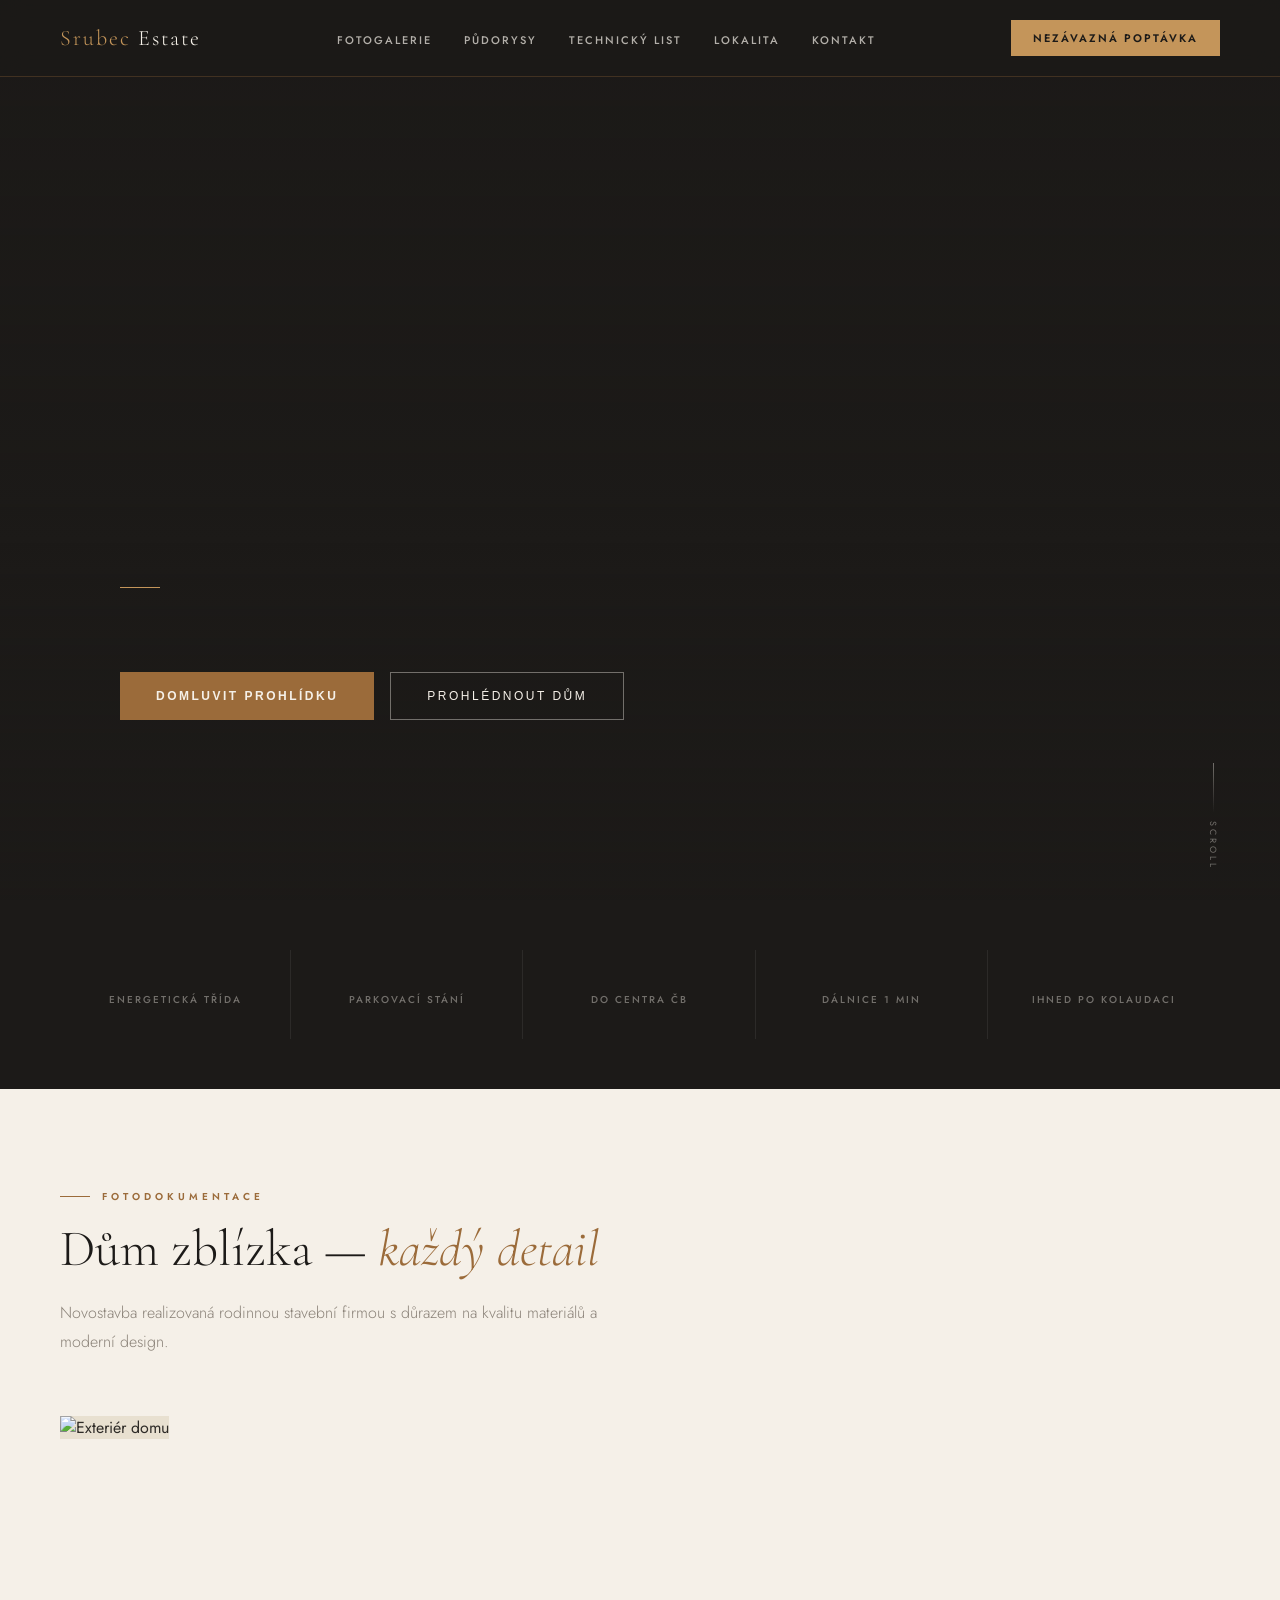
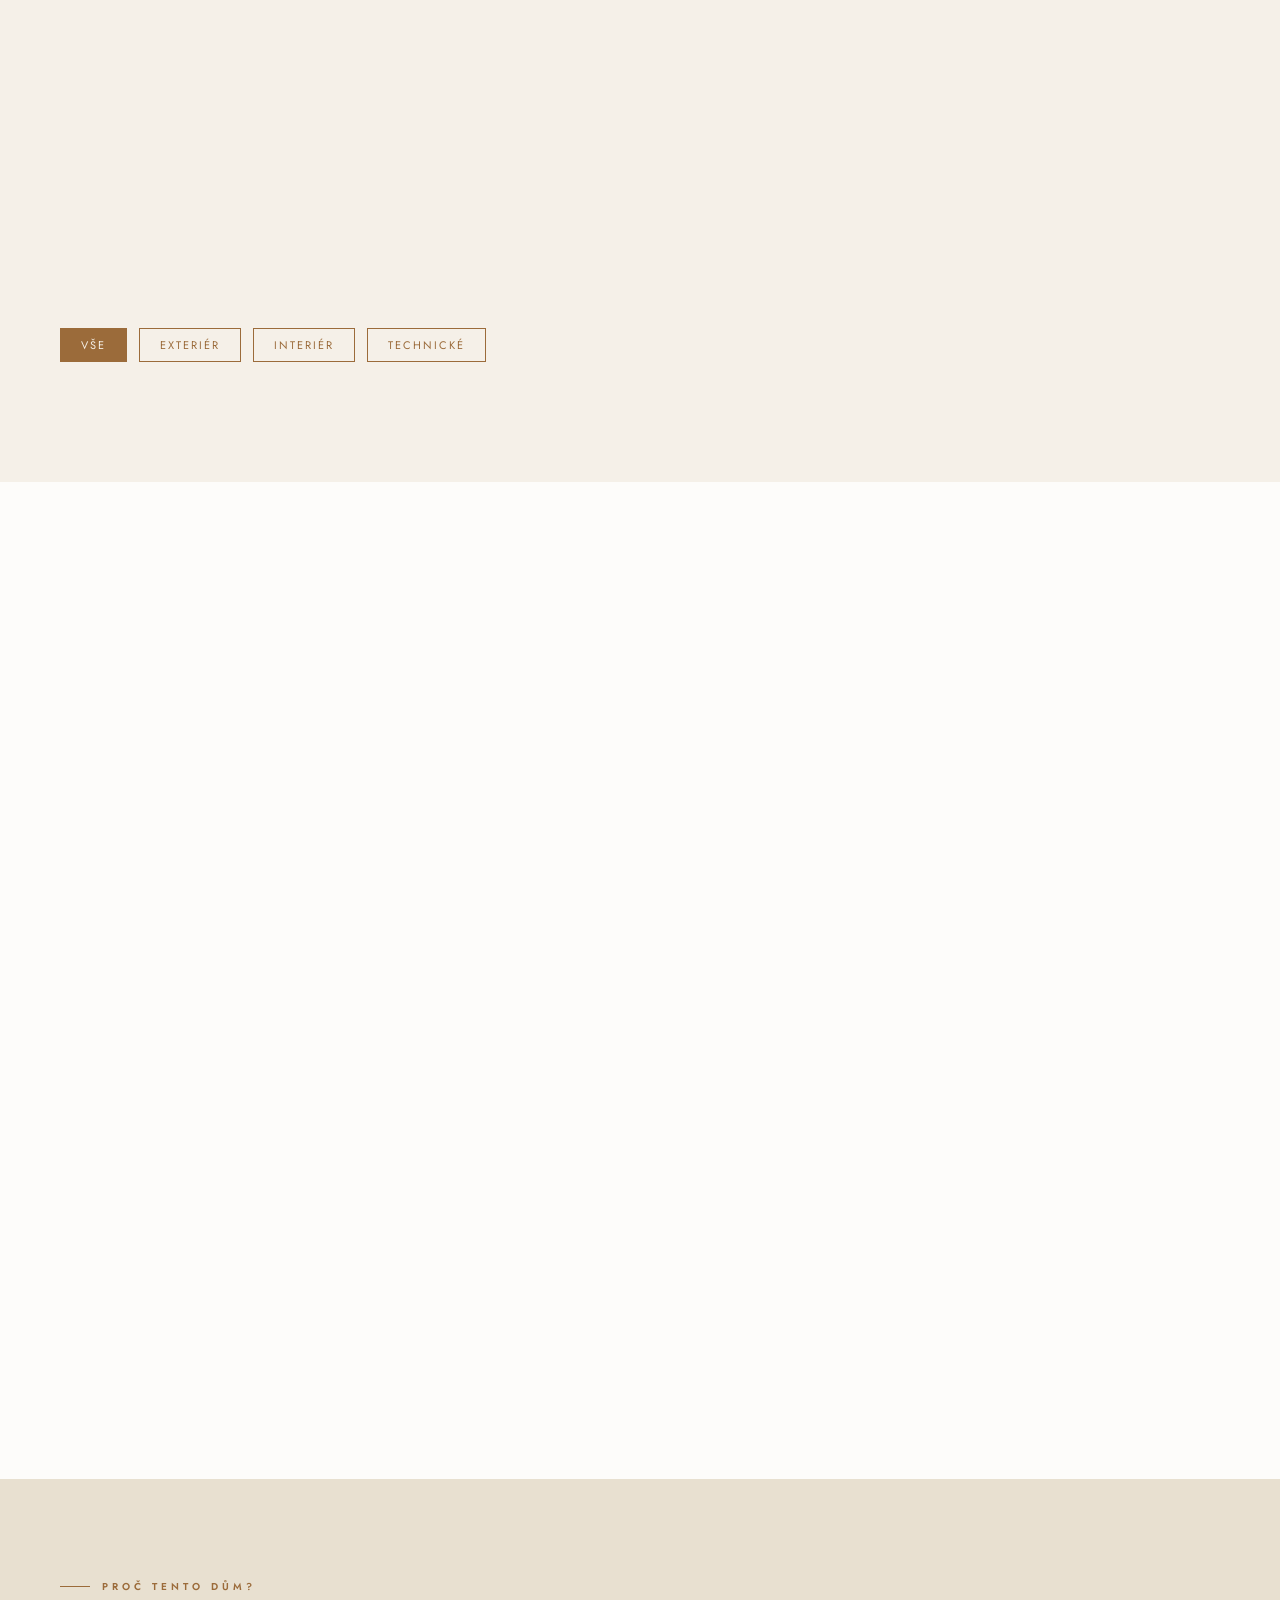
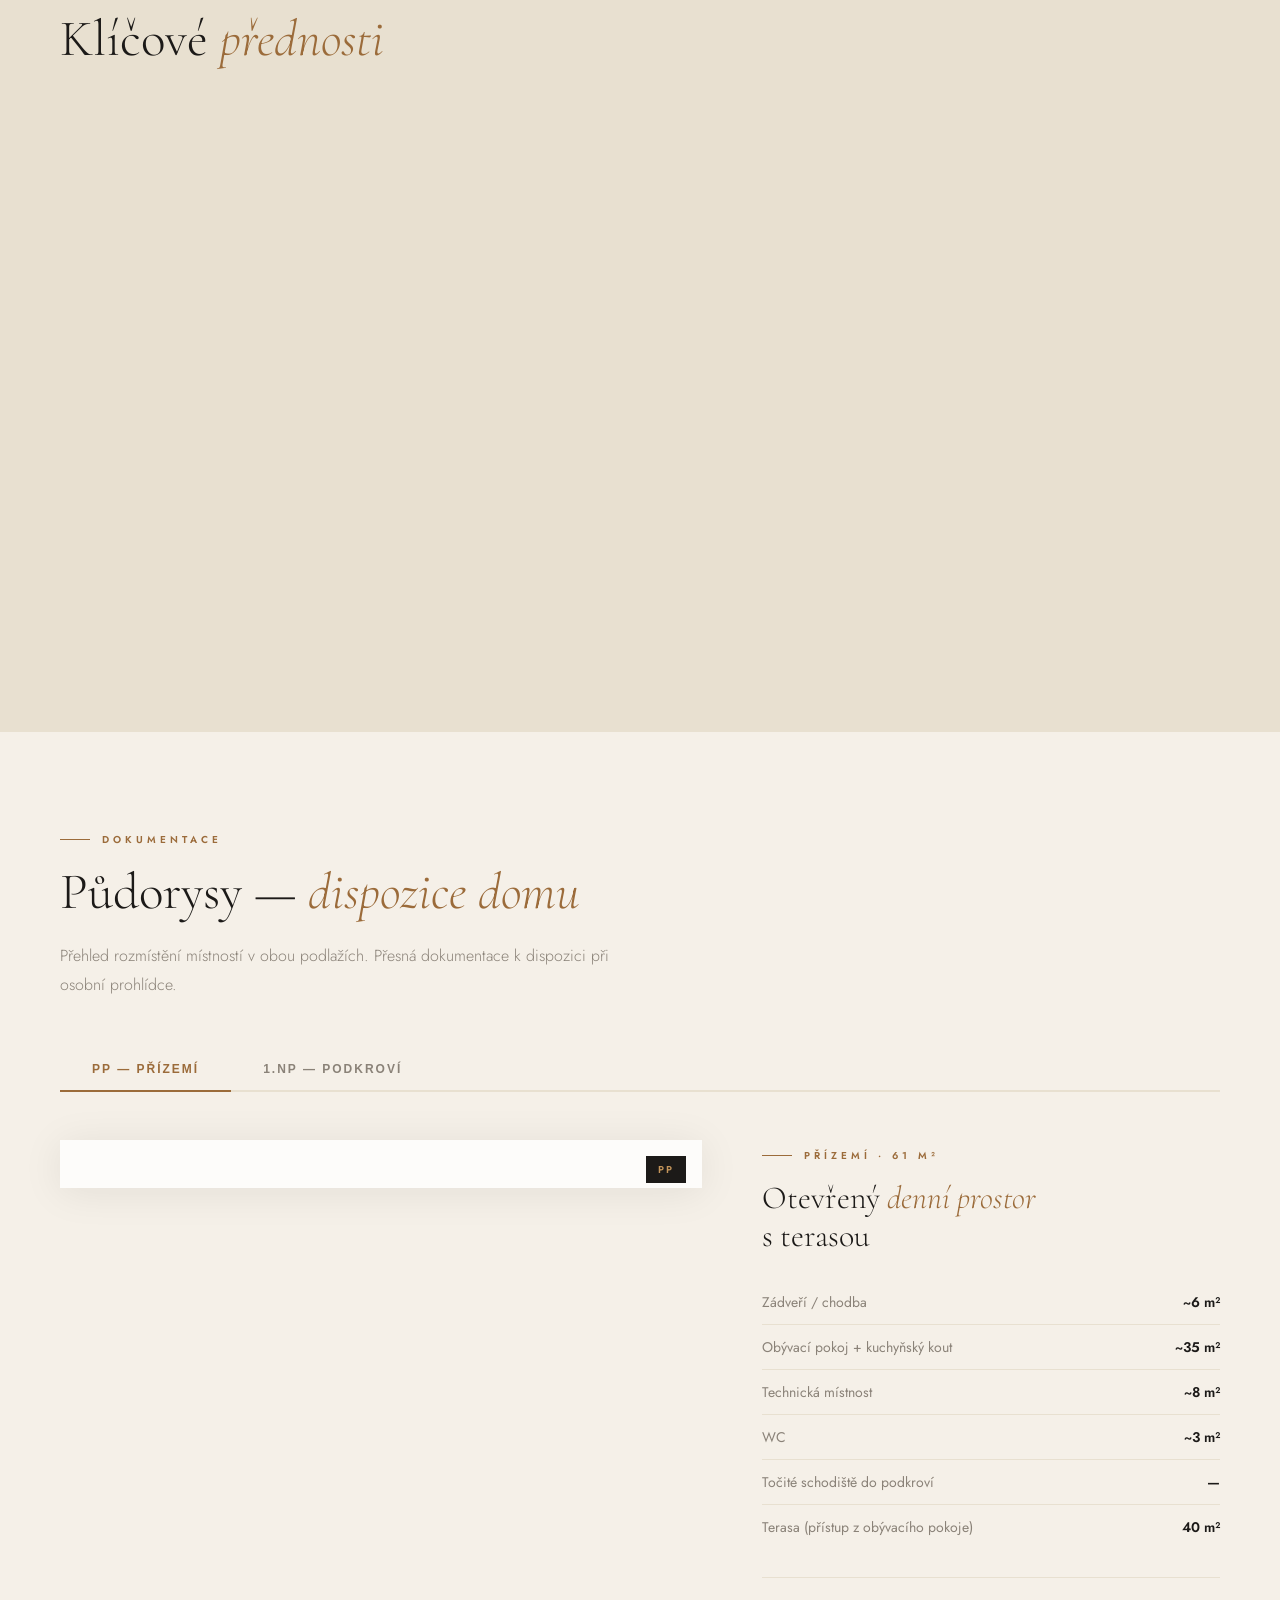
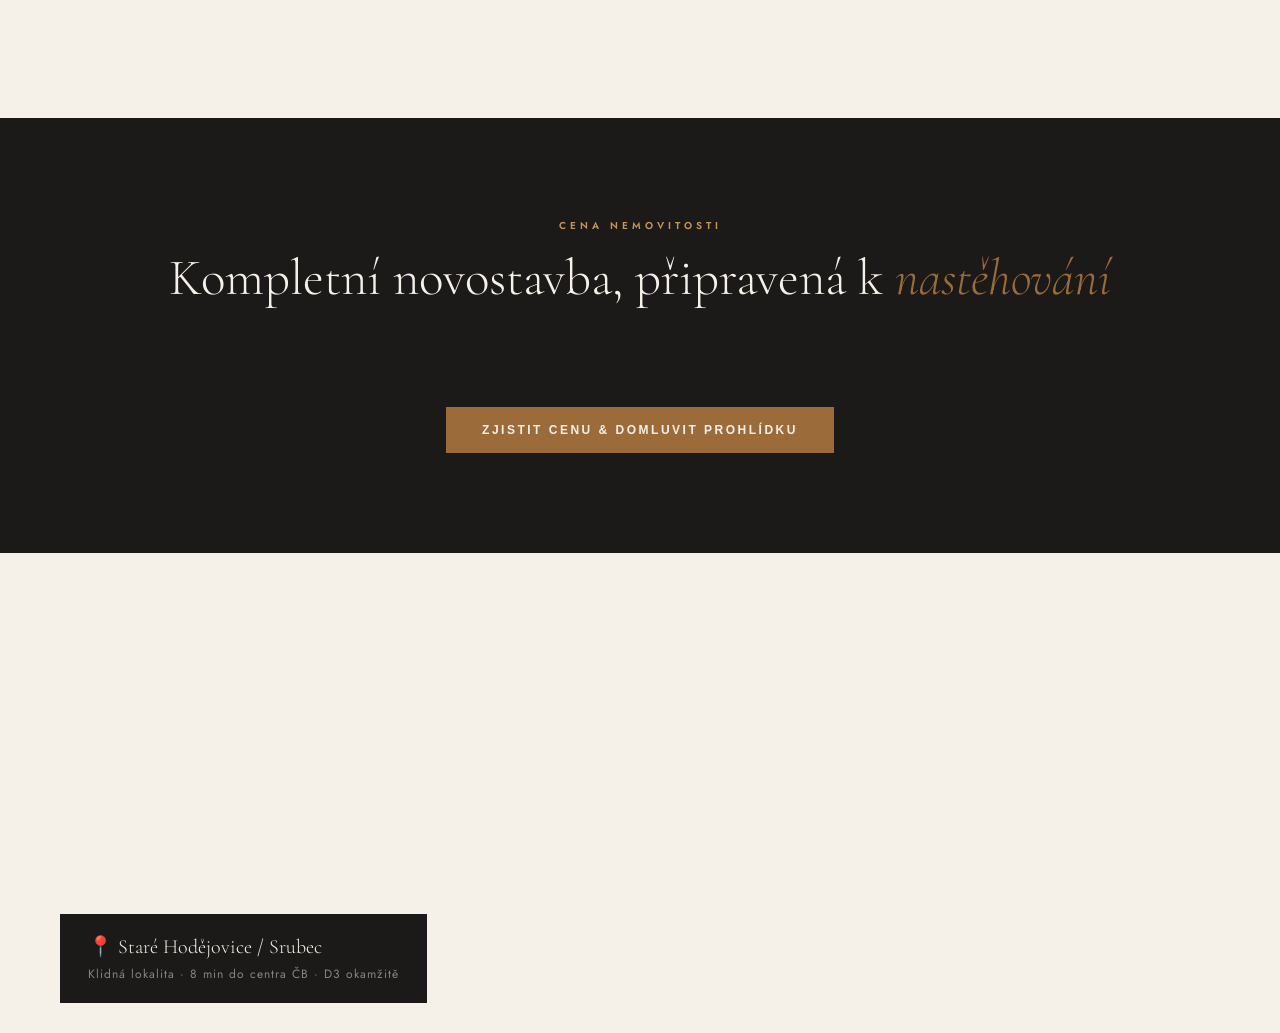
==== commit ecc0cb48: "feat: fotogalerie — Drive fotky zapojeny do webu Co-authored-by: MEVERIK-SOLUTION <258131775+MEVERIK" ====
--- a/pilot-srubec/miniweb/index.html
+++ b/pilot-srubec/miniweb/index.html
@@ -187,18 +187,46 @@
   .section-lead { font-size: 16px; font-weight: 300; line-height: 1.8; color: var(--warm-gray); max-width: 580px; }
 
   /* ─── GALLERY ─── */
-  .gallery-grid {
-    display: grid; grid-template-columns: 1.6fr 1fr;
-    grid-template-rows: 320px 320px; gap: 10px; margin-top: 60px;
-  }
-  .gallery-main { grid-row: 1/3; overflow: hidden; cursor: pointer; position: relative; }
-  .gallery-item { overflow: hidden; cursor: pointer; position: relative; }
-  .gallery-item img, .gallery-main img {
+  .gallery-hero-wrap {
+    margin-top: 60px; height: 480px; overflow: hidden; position: relative; cursor: pointer;
+  }
+  .gallery-hero-wrap img {
     width: 100%; height: 100%; object-fit: cover;
     transition: transform 0.7s cubic-bezier(0.25,0.46,0.45,0.94);
     background: var(--stone);
   }
-  .gallery-item:hover img, .gallery-main:hover img { transform: scale(1.05); }
+  .gallery-hero-wrap:hover img { transform: scale(1.03); }
+  .gallery-hero-wrap .gallery-caption { opacity: 0; transition: opacity 0.3s; }
+  .gallery-hero-wrap:hover .gallery-caption { opacity: 1; }
+  /* Filtrování galerie */
+  .gallery-filters {
+    display: flex; gap: 12px; margin-top: 32px; flex-wrap: wrap;
+  }
+  .gallery-filter-btn {
+    padding: 8px 20px; border: 1px solid var(--accent);
+    background: transparent; color: var(--accent);
+    font-size: 11px; letter-spacing: 2px; text-transform: uppercase;
+    cursor: pointer; transition: background 0.2s, color 0.2s;
+    font-family: inherit;
+  }
+  .gallery-filter-btn.active,
+  .gallery-filter-btn:hover {
+    background: var(--accent); color: var(--cream);
+  }
+  /* Mřížka galerie */
+  .gallery-grid {
+    display: grid; grid-template-columns: repeat(3, 1fr);
+    gap: 10px; margin-top: 20px;
+  }
+  .gallery-grid-item {
+    height: 240px; overflow: hidden; cursor: pointer; position: relative;
+  }
+  .gallery-grid-item img {
+    width: 100%; height: 100%; object-fit: cover;
+    transition: transform 0.7s cubic-bezier(0.25,0.46,0.45,0.94);
+    background: var(--stone);
+  }
+  .gallery-grid-item:hover img { transform: scale(1.05); }
   .gallery-caption {
     position: absolute; bottom: 0; left: 0; right: 0;
     background: linear-gradient(to top, rgba(28,26,24,0.8), transparent);
@@ -206,7 +234,17 @@
     font-size: 11px; letter-spacing: 2px; text-transform: uppercase;
     color: rgba(245,240,232,0.7); opacity: 0; transition: opacity 0.3s;
   }
-  .gallery-item:hover .gallery-caption, .gallery-main:hover .gallery-caption { opacity: 1; }
+  .gallery-grid-item:hover .gallery-caption { opacity: 1; }
+  .gallery-grid-item.hidden { display: none; }
+  /* Starý layout — zachován pro kompatibilitu */
+  .gallery-item { overflow: hidden; cursor: pointer; position: relative; }
+  .gallery-item img {
+    width: 100%; height: 100%; object-fit: cover;
+    transition: transform 0.7s cubic-bezier(0.25,0.46,0.45,0.94);
+    background: var(--stone);
+  }
+  .gallery-item:hover img { transform: scale(1.05); }
+  .gallery-item:hover .gallery-caption { opacity: 1; }
   /* Rozšířená galerie */
   .gallery-extended {
     display: grid; grid-template-columns: repeat(4, 1fr);
@@ -507,9 +545,9 @@
     .hero-content { padding: 0 24px 60px; }
     .hero-stats { gap: 20px; }
     .overview-strip { grid-template-columns: repeat(3,1fr); }
-    .gallery-grid { grid-template-columns: 1fr; grid-template-rows: auto; }
-    .gallery-main { grid-row: auto; height: 280px; }
-    .gallery-item { height: 220px; }
+    .gallery-hero-wrap { height: 280px; }
+    .gallery-grid { grid-template-columns: 1fr 1fr; }
+    .gallery-grid-item { height: 180px; }
     .gallery-extended { grid-template-columns: 1fr 1fr; }
     .gallery-extended-item { height: 160px; }
     .desc-grid, .tech-grid, .contact-layout, .quality-banner { grid-template-columns: 1fr; gap: 30px; }
@@ -594,22 +632,20 @@
     <div class="section-label">Fotodokumentace</div>
     <h2 class="section-title">Dům zblízka — <em>každý detail</em></h2>
     <p class="section-lead">Novostavba realizovaná rodinnou stavební firmou s důrazem na kvalitu materiálů a moderní design.</p>
-    <div class="gallery-grid">
-      <div class="gallery-main">
-        <img id="galleryHero" src="" alt="Exteriér domu">
-        <div class="gallery-caption">Pohled na dům z pozemku</div>
-      </div>
-      <div class="gallery-item">
-        <img id="galleryLiving" src="" alt="Obývací pokoj">
-        <div class="gallery-caption">Obývací pokoj s výstupem na terasu</div>
-      </div>
-      <div class="gallery-item">
-        <img id="galleryBath" src="" alt="Koupelna">
-        <div class="gallery-caption">Koupelna s vanou</div>
-      </div>
-    </div>
-    <!-- Rozšířená galerie (načtena z config.images.gallery) -->
-    <div class="gallery-extended" id="galleryExtended"></div>
+    <!-- Hero foto -->
+    <div class="gallery-hero-wrap">
+      <img id="galleryHero" src="" alt="Exteriér domu">
+      <div class="gallery-caption">Pohled na dům z pozemku</div>
+    </div>
+    <!-- Filtrování -->
+    <div class="gallery-filters" id="galleryFilters">
+      <button class="gallery-filter-btn active" data-filter="all" onclick="filterGallery('all', this)">Vše</button>
+      <button class="gallery-filter-btn" data-filter="exterior" onclick="filterGallery('exterior', this)">Exteriér</button>
+      <button class="gallery-filter-btn" data-filter="interior" onclick="filterGallery('interior', this)">Interiér</button>
+      <button class="gallery-filter-btn" data-filter="technical" onclick="filterGallery('technical', this)">Technické</button>
+    </div>
+    <!-- Mřížka galerie -->
+    <div class="gallery-grid" id="galleryGrid"></div>
   </section>
 
   <!-- DESCRIPTION -->
@@ -993,21 +1029,26 @@
   setTxt('ov-year',    p.completion);
 
   // Images
-  setImg('heroBg',      CONFIG.images.hero, true);
-  setImg('galleryHero', CONFIG.images.ext);
-  setImg('galleryLiving',CONFIG.images.living);
-  setImg('galleryBath',  CONFIG.images.bath);
+  const heroUrl = (CONFIG.gallery && CONFIG.gallery.hero) || CONFIG.images.hero;
+  setImg('heroBg',      heroUrl, true);
+  setImg('galleryHero', heroUrl);
   setImg('descBed',      CONFIG.images.bed);
   setImg('techPump',     CONFIG.images.pump);
-  setImg('techHeroBg',   CONFIG.images.ext, true);
-  setImg('locHeroBg',    CONFIG.images.ext, true);
-  setImg('contHeroBg',   CONFIG.images.hero, true);
-
-  // Extended gallery
-  const ext = CONFIG.images.gallery || [];
-  document.getElementById('galleryExtended').innerHTML = ext.map(g =>
-    `<div class="gallery-extended-item"><img src="${g.url}" alt="${g.caption||''}"><div class="gallery-caption">${g.caption||''}</div></div>`
-  ).join('');
+  setImg('techHeroBg',   (CONFIG.images.ext || heroUrl), true);
+  setImg('locHeroBg',    (CONFIG.images.ext || heroUrl), true);
+  setImg('contHeroBg',   heroUrl, true);
+
+  // Gallery grid with categories
+  const galleryImages = (CONFIG.gallery && CONFIG.gallery.images) || [];
+  const galleryGridEl = document.getElementById('galleryGrid');
+  if (galleryGridEl) {
+    galleryGridEl.innerHTML = galleryImages.map(g =>
+      `<div class="gallery-grid-item" data-category="${g.category||''}">` +
+        `<img src="${g.url}" alt="${g.caption||''}">` +
+        `<div class="gallery-caption">${g.caption||''}</div>` +
+      `</div>`
+    ).join('');
+  }
 
   // Půdorysy
   document.getElementById('fp1-img-wrap').innerHTML = fpImgOrPlaceholder(CONFIG.images.floor1, 'PP', 'Půdorys přízemí — připravujeme');
@@ -1114,6 +1155,15 @@
   document.body.style.overflow = '';
 }
 
+function filterGallery(category, btn) {
+  document.querySelectorAll('.gallery-filter-btn').forEach(b => b.classList.remove('active'));
+  if (btn) btn.classList.add('active');
+  document.querySelectorAll('#galleryGrid .gallery-grid-item').forEach(item => {
+    const match = category === 'all' || item.dataset.category === category;
+    item.classList.toggle('hidden', !match);
+  });
+}
+
 // ─── START ───────────────────────────────────
 initFromConfig();
 initFadeIn();
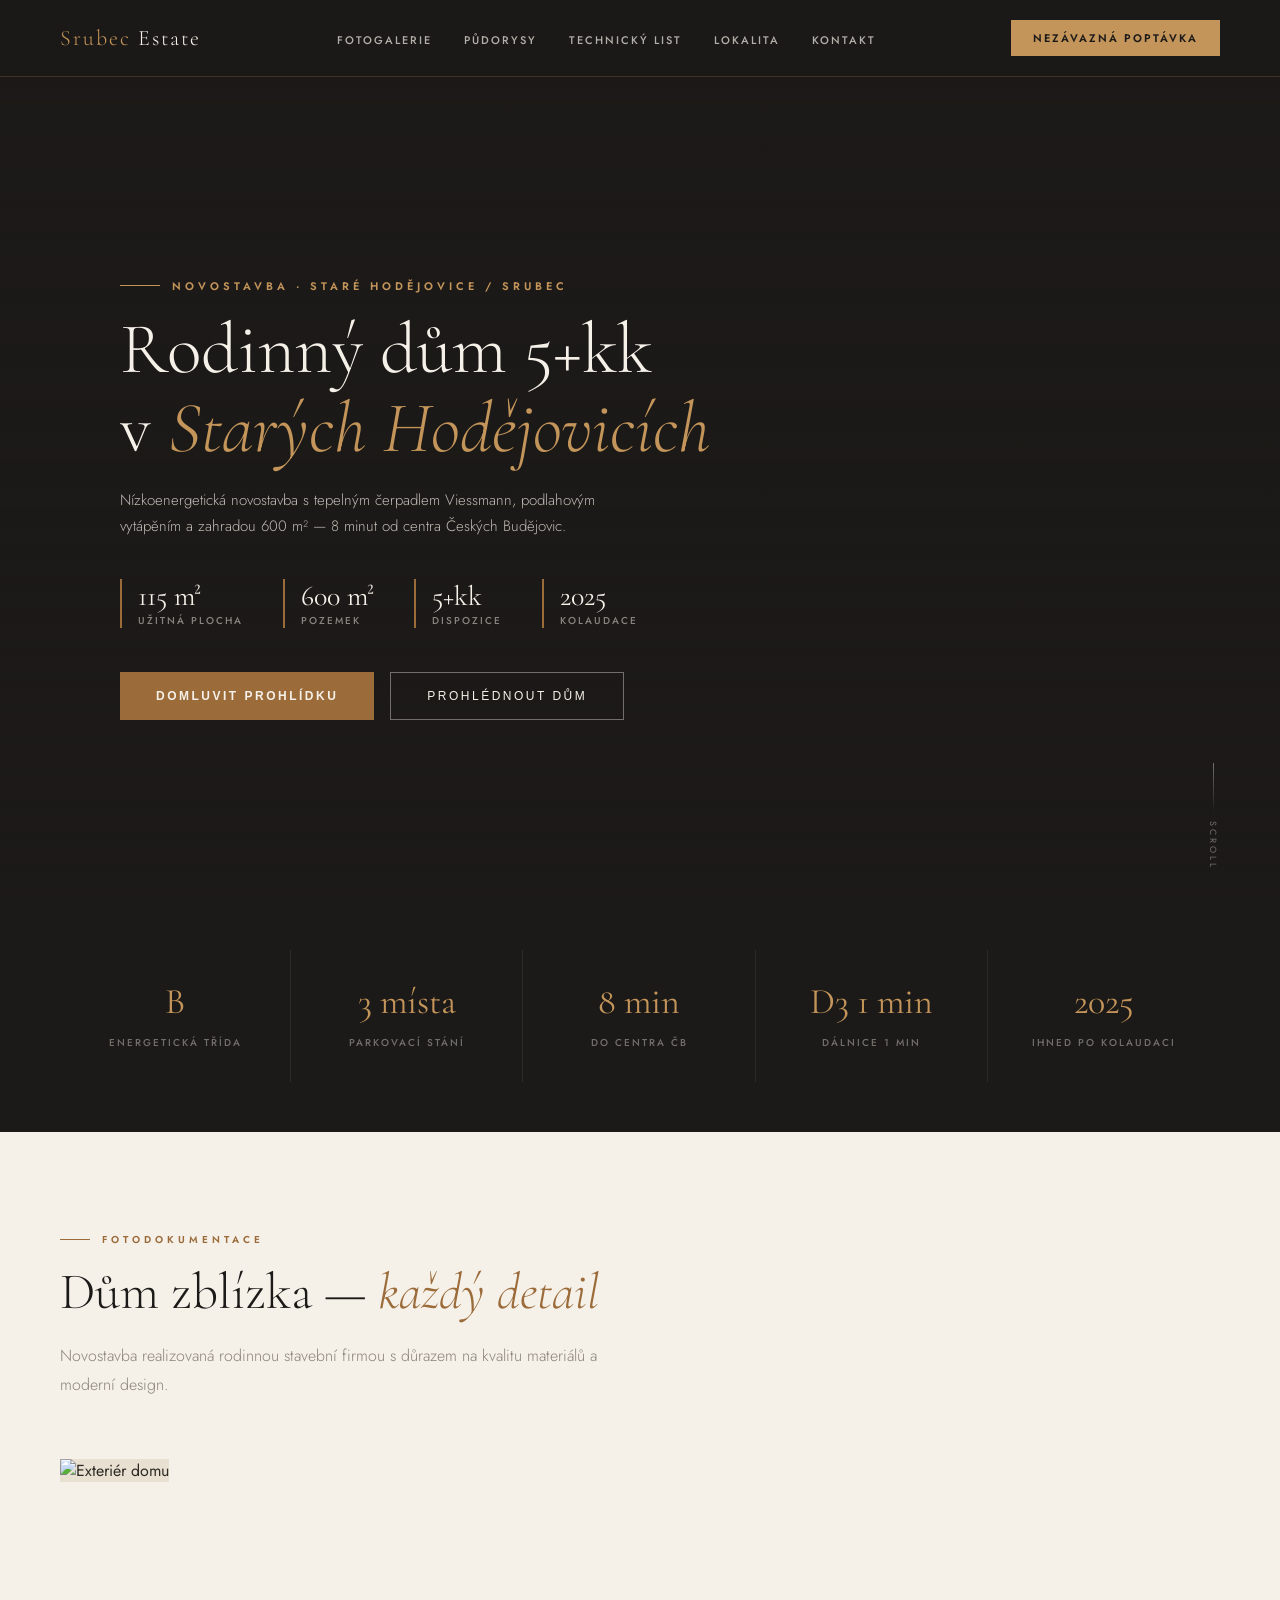
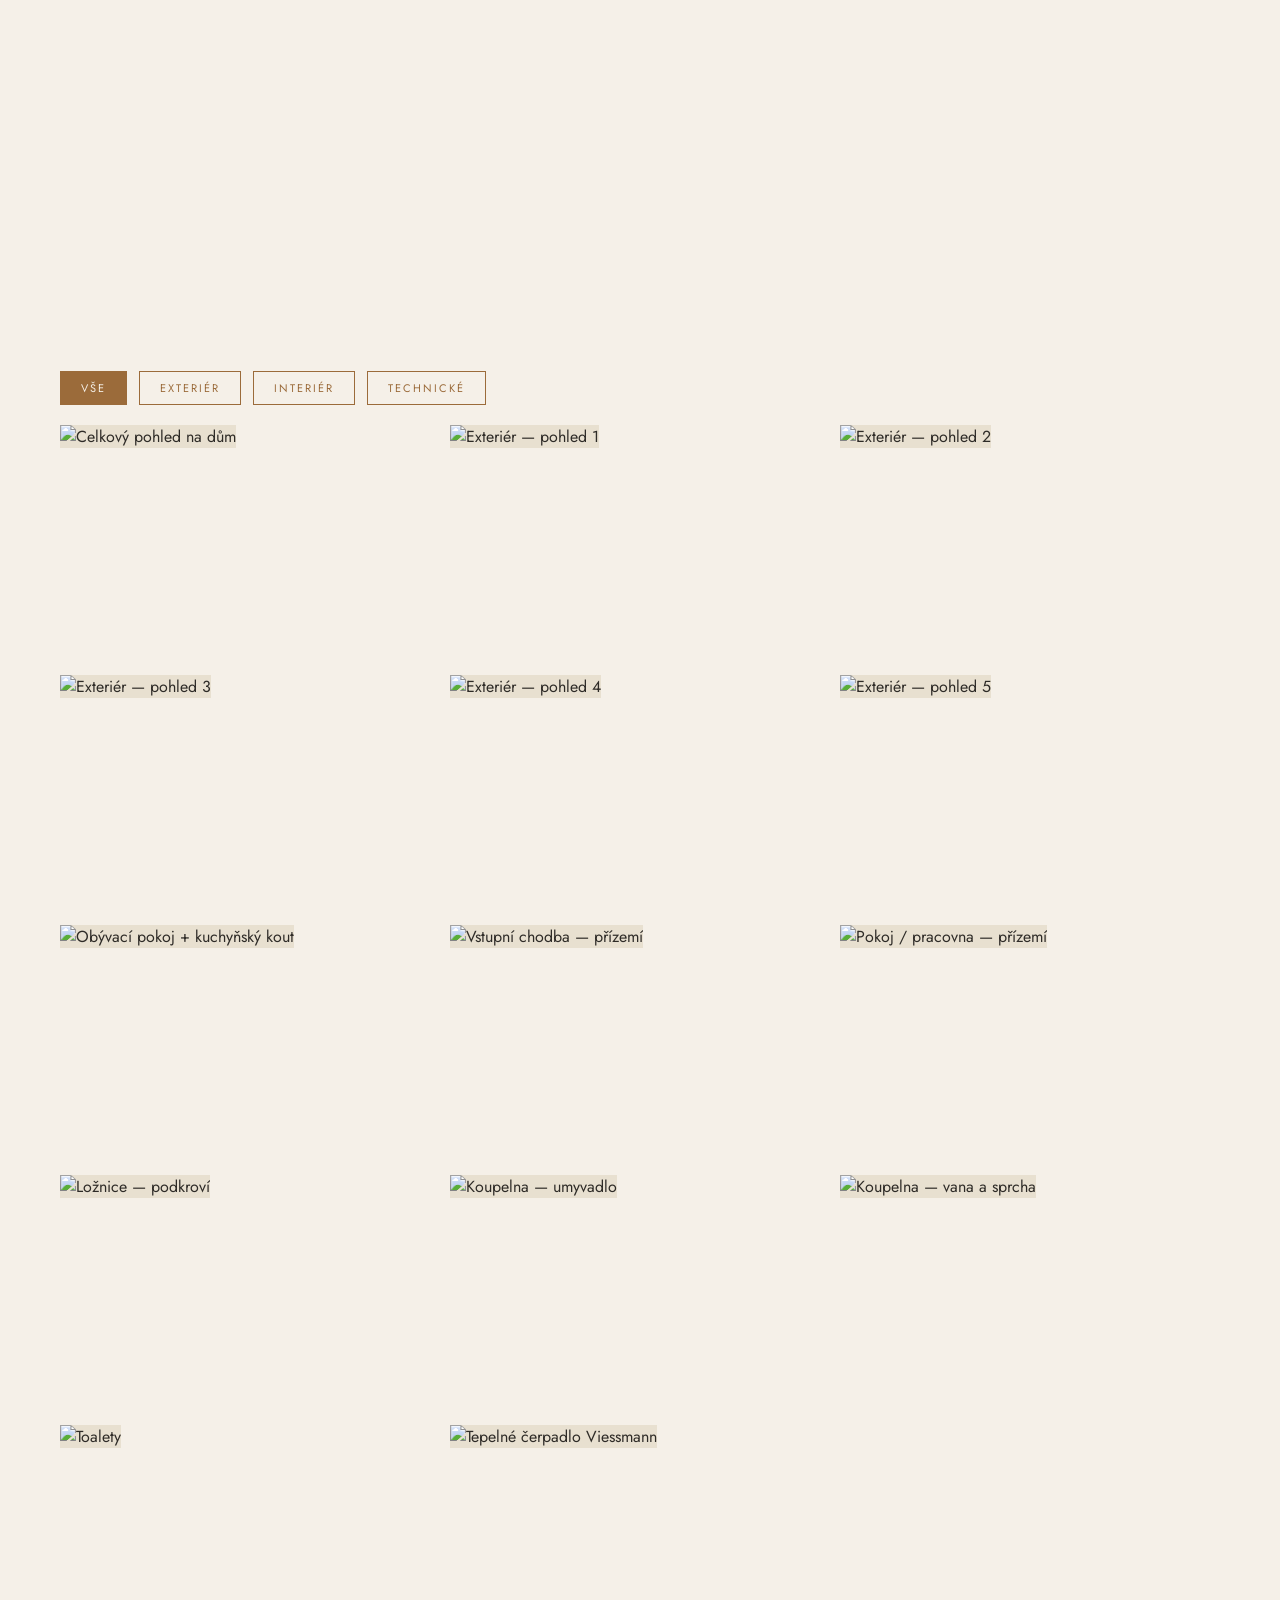
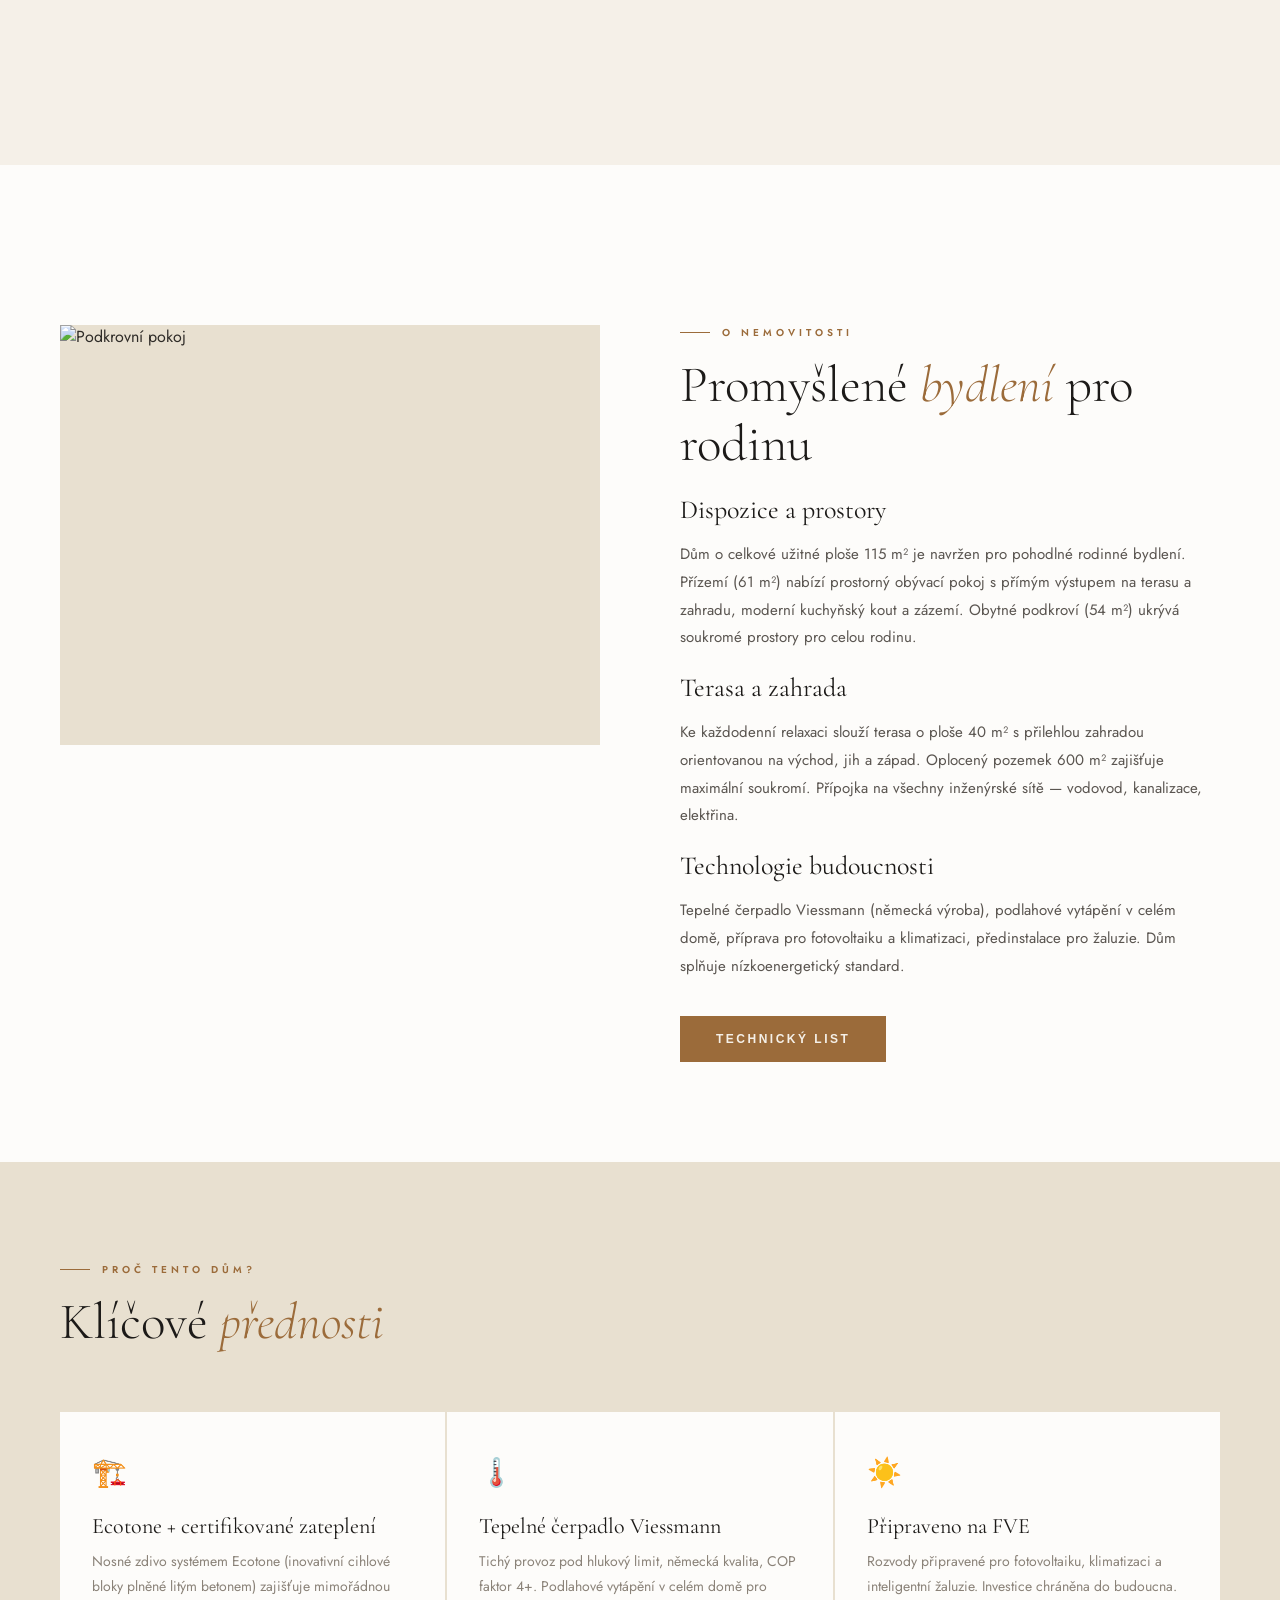
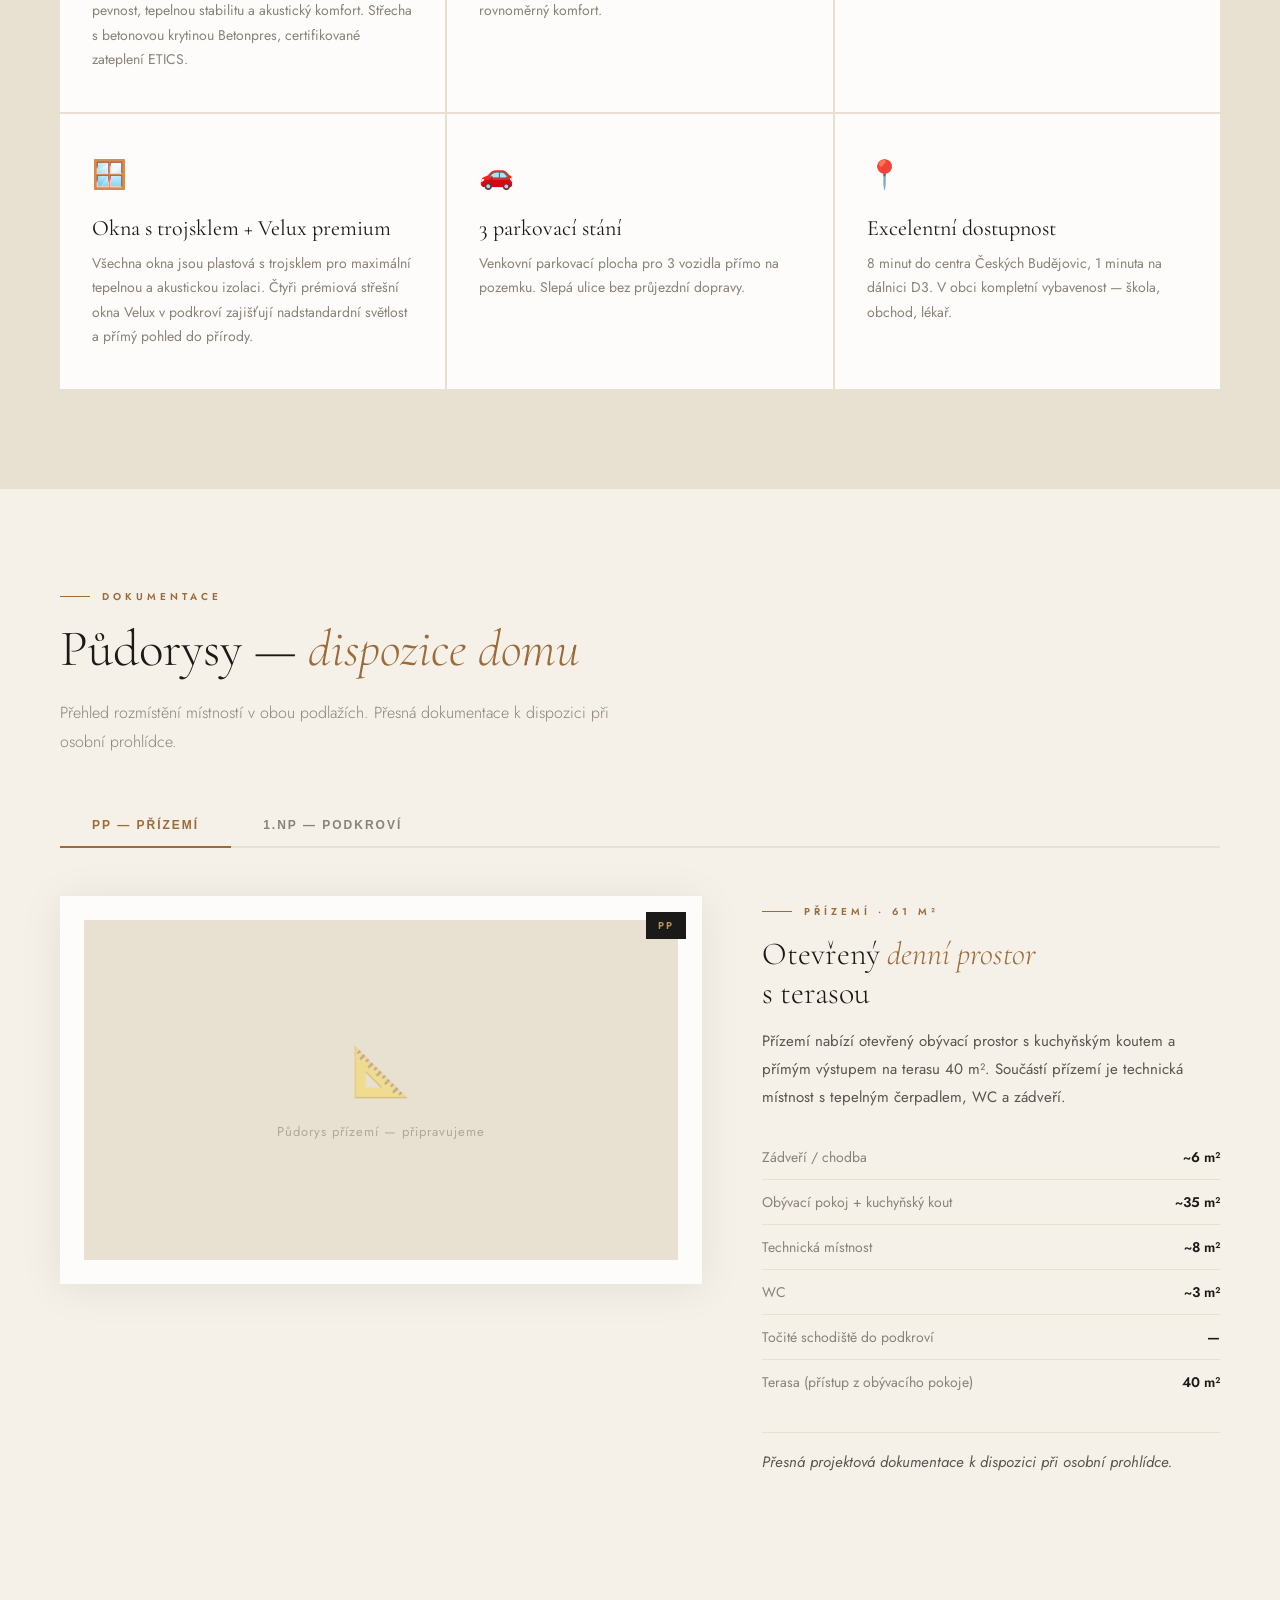
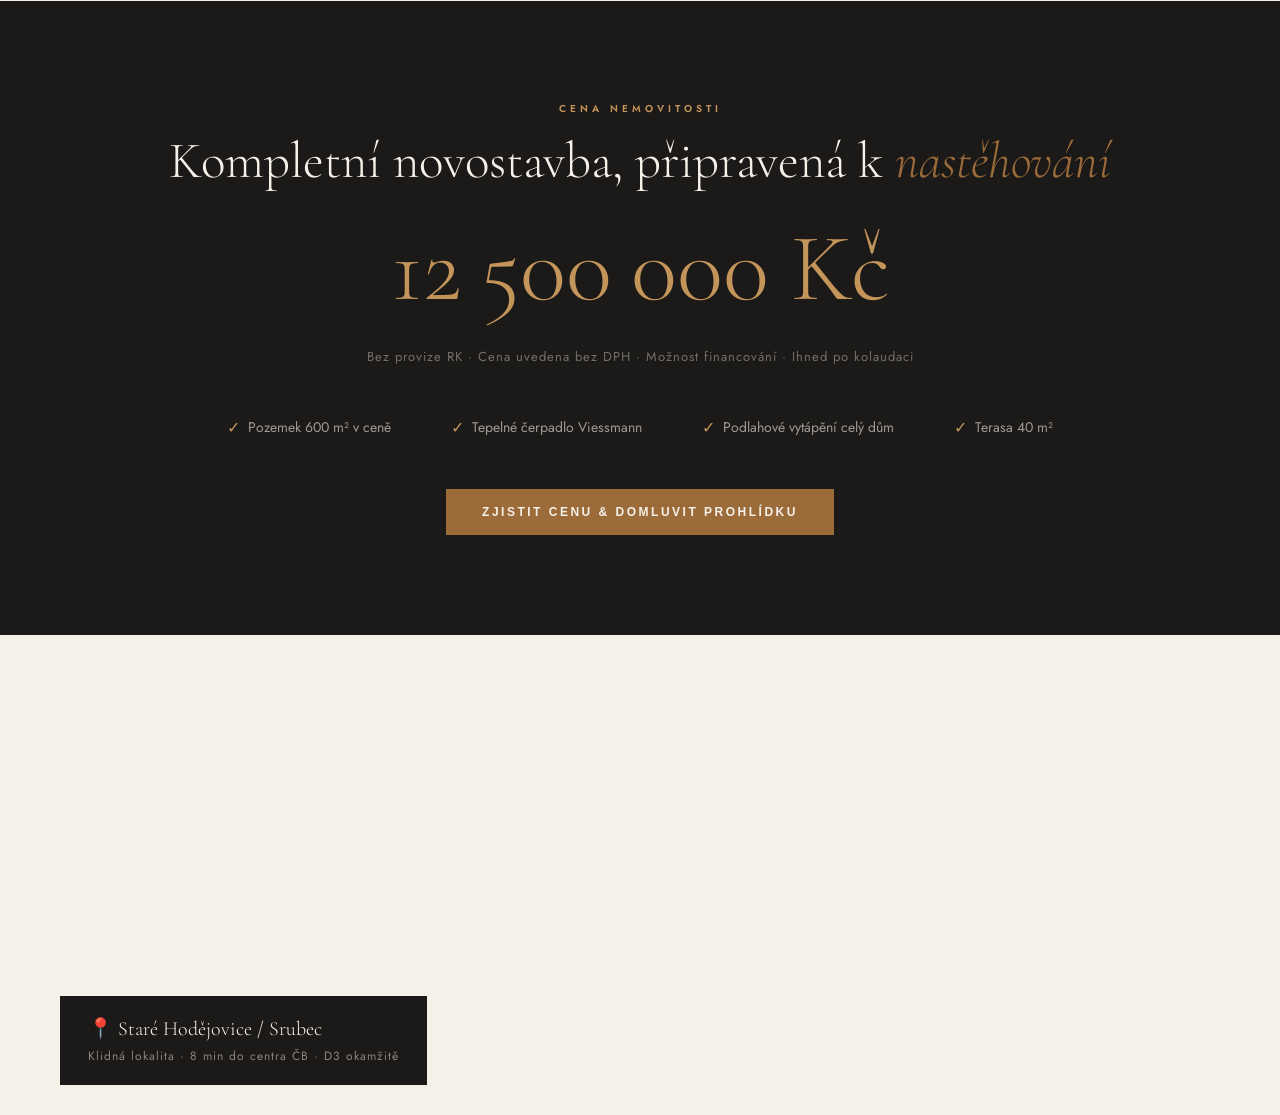
==== commit 113e0726: "feat: update v2.3 - cena 12.5M, pozemek 600m², Ecotone/Betonpres, kontakt RD Hodejovice, toalety fot" ====
--- a/pilot-srubec/miniweb/index.html
+++ b/pilot-srubec/miniweb/index.html
@@ -660,7 +660,7 @@
         <h3>Dispozice a prostory</h3>
         <p>Dům o celkové užitné ploše 115 m² je navržen pro pohodlné rodinné bydlení. Přízemí (61 m²) nabízí prostorný obývací pokoj s přímým výstupem na terasu a zahradu, moderní kuchyňský kout a zázemí. Obytné podkroví (54 m²) ukrývá soukromé prostory pro celou rodinu.</p>
         <h3>Terasa a zahrada</h3>
-        <p>Ke každodenní relaxaci slouží terasa o ploše 40 m² s přilehlou zahradou orientovanou na východ, jih a západ. Oplocený pozemek 500 m² zajišťuje maximální soukromí. Přípojka na všechny inženýrské sítě — vodovod, kanalizace, elektřina.</p>
+        <p>Ke každodenní relaxaci slouží terasa o ploše 40 m² s přilehlou zahradou orientovanou na východ, jih a západ. Oplocený pozemek 600 m² zajišťuje maximální soukromí. Přípojka na všechny inženýrské sítě — vodovod, kanalizace, elektřina.</p>
         <h3>Technologie budoucnosti</h3>
         <p>Tepelné čerpadlo Viessmann (německá výroba), podlahové vytápění v celém domě, příprava pro fotovoltaiku a klimatizaci, předinstalace pro žaluzie. Dům splňuje nízkoenergetický standard.</p>
         <button class="btn-primary" onclick="navGo('tech')" style="margin-top:16px">Technický list</button>
@@ -675,8 +675,8 @@
     <div class="features-grid">
       <div class="feature-card fade-in">
         <span class="feature-icon">🏗️</span>
-        <h4>Cihlová konstrukce + zateplení</h4>
-        <p>Masivní cihelné zdivo s certifikovaným zateplením. Betonové základy, střecha s betonovou krytinou Bramac a trojskla.</p>
+        <h4>Ecotone + certifikované zateplení</h4>
+        <p>Nosné zdivo systémem Ecotone (inovativní cihlové bloky plněné litým betonem) zajišťuje mimořádnou pevnost, tepelnou stabilitu a akustický komfort. Střecha s betonovou krytinou Betonpres, certifikované zateplení ETICS.</p>
       </div>
       <div class="feature-card fade-in">
         <span class="feature-icon">🌡️</span>
@@ -690,8 +690,8 @@
       </div>
       <div class="feature-card fade-in">
         <span class="feature-icon">🪟</span>
-        <h4>Střešní okna Velux premium</h4>
-        <p>Střešní okna nejvyšší kvality Velux v podkroví zajišťují dostatek přirozeného světla a výhled do přírody.</p>
+        <h4>Okna s trojsklem + Velux premium</h4>
+        <p>Všechna okna jsou plastová s trojsklem pro maximální tepelnou a akustickou izolaci. Čtyři prémiová střešní okna Velux v podkroví zajišťují nadstandardní světlost a přímý pohled do přírody.</p>
       </div>
       <div class="feature-card fade-in">
         <span class="feature-icon">🚗</span>
@@ -842,6 +842,9 @@
       <a onclick="navGo('contact')">Kontakt</a>
     </div>
     <p>© 2026 · Staré Hodějovice · RD 5+kk</p>
+    <p style="font-size:10px;color:rgba(245,240,232,0.15);letter-spacing:1px;margin-top:6px">
+  Technologie: <span style="color:rgba(245,240,232,0.25)">MEVERIK Studio</span> · Hostování: <span style="color:rgba(245,240,232,0.25)">WHC</span>
+</p>
   </footer>
 </div><!-- /page-tech -->
 
@@ -896,6 +899,9 @@
       <a onclick="navGo('contact')">Kontakt</a>
     </div>
     <p>© 2026 · Staré Hodějovice · RD 5+kk</p>
+    <p style="font-size:10px;color:rgba(245,240,232,0.15);letter-spacing:1px;margin-top:6px">
+  Technologie: <span style="color:rgba(245,240,232,0.25)">MEVERIK Studio</span> · Hostování: <span style="color:rgba(245,240,232,0.25)">WHC</span>
+</p>
   </footer>
 </div><!-- /page-location -->
 
@@ -917,8 +923,20 @@
       <div class="contact-info fade-in">
         <h3 id="contactName"></h3>
         <div class="contact-detail">
+          <span class="ci-icon">👤</span>
+          <div><div class="ci-label">Kontaktní osoba</div><div class="ci-val" id="contactPerson1"></div></div>
+        </div>
+        <div class="contact-detail">
           <span class="ci-icon">📞</span>
           <div><div class="ci-label">Telefon</div><div class="ci-val" id="contactPhone"></div></div>
+        </div>
+        <div class="contact-detail">
+          <span class="ci-icon">👤</span>
+          <div><div class="ci-label">Odpovědná osoba</div><div class="ci-val" id="contactPerson2"></div></div>
+        </div>
+        <div class="contact-detail">
+          <span class="ci-icon">📞</span>
+          <div><div class="ci-label">Telefon</div><div class="ci-val" id="contactPhone2"></div></div>
         </div>
         <div class="contact-detail">
           <span class="ci-icon">✉️</span>
@@ -973,6 +991,9 @@
       <a onclick="navGo('contact')">Kontakt</a>
     </div>
     <p>© 2026 · Staré Hodějovice · RD 5+kk</p>
+    <p style="font-size:10px;color:rgba(245,240,232,0.15);letter-spacing:1px;margin-top:6px">
+  Technologie: <span style="color:rgba(245,240,232,0.25)">MEVERIK Studio</span> · Hostování: <span style="color:rgba(245,240,232,0.25)">WHC</span>
+</p>
   </footer>
 </div><!-- /page-contact -->
 
@@ -1029,17 +1050,22 @@
   setTxt('ov-year',    p.completion);
 
   // Images
-  const heroUrl = (CONFIG.gallery && CONFIG.gallery.hero) || CONFIG.images.hero;
+  const heroUrl = CONFIG.heroImage || '';
   setImg('heroBg',      heroUrl, true);
   setImg('galleryHero', heroUrl);
-  setImg('descBed',      CONFIG.images.bed);
-  setImg('techPump',     CONFIG.images.pump);
-  setImg('techHeroBg',   (CONFIG.images.ext || heroUrl), true);
-  setImg('locHeroBg',    (CONFIG.images.ext || heroUrl), true);
-  setImg('contHeroBg',   heroUrl, true);
+  const imgArr = Array.isArray(CONFIG.images) ? CONFIG.images : [];
+  const bedImg  = (imgArr.find(i => i.caption && i.caption.toLowerCase().includes('ložnice')) || imgArr.find(i => i.category === 'interior') || {}).url || '';
+  const pumpImg = (imgArr.find(i => i.category === 'technical') || {}).url || '';
+  // Prefer an exterior photo different from the hero banner; fall back to any exterior, then hero
+  const extImg  = (imgArr.find(i => i.category === 'exterior' && i.url !== heroUrl) || imgArr.find(i => i.category === 'exterior') || {}).url || heroUrl;
+  setImg('descBed',    bedImg);
+  setImg('techPump',   pumpImg);
+  setImg('techHeroBg', extImg, true);
+  setImg('locHeroBg',  extImg, true);
+  setImg('contHeroBg', heroUrl, true);
 
   // Gallery grid with categories
-  const galleryImages = (CONFIG.gallery && CONFIG.gallery.images) || [];
+  const galleryImages = imgArr;
   const galleryGridEl = document.getElementById('galleryGrid');
   if (galleryGridEl) {
     galleryGridEl.innerHTML = galleryImages.map(g =>
@@ -1051,8 +1077,8 @@
   }
 
   // Půdorysy
-  document.getElementById('fp1-img-wrap').innerHTML = fpImgOrPlaceholder(CONFIG.images.floor1, 'PP', 'Půdorys přízemí — připravujeme');
-  document.getElementById('fp2-img-wrap').innerHTML = fpImgOrPlaceholder(CONFIG.images.floor2, '1.NP', 'Půdorys podkroví — připravujeme');
+  document.getElementById('fp1-img-wrap').innerHTML = fpImgOrPlaceholder('', 'PP', 'Půdorys přízemí — připravujeme');
+  document.getElementById('fp2-img-wrap').innerHTML = fpImgOrPlaceholder('', '1.NP', 'Půdorys podkroví — připravujeme');
   setTxt('fp1-desc', CONFIG.floorplans.floor1desc);
   setTxt('fp2-desc', CONFIG.floorplans.floor2desc);
   document.querySelectorAll('.fp-note').forEach(el => el.textContent = CONFIG.floorplans.note);
@@ -1088,7 +1114,10 @@
   // Contact
   const c = CONFIG.contact;
   setTxt('contactName', `${c.name} — ${c.role}`);
+  if (c.person1) setTxt('contactPerson1', c.person1);
   setTxt('contactPhone', `<a href="tel:${c.phone}">${c.phone}</a>`);
+  if (c.person2) setTxt('contactPerson2', c.person2);
+  if (c.phone2) setTxt('contactPhone2', `<a href="tel:${c.phone2}">${c.phone2}</a>`);
   setTxt('contactEmail', `<a href="mailto:${c.email}">${c.email}</a>`);
   setTxt('contactAddress', c.address);
   setTxt('contactNote', c.note);
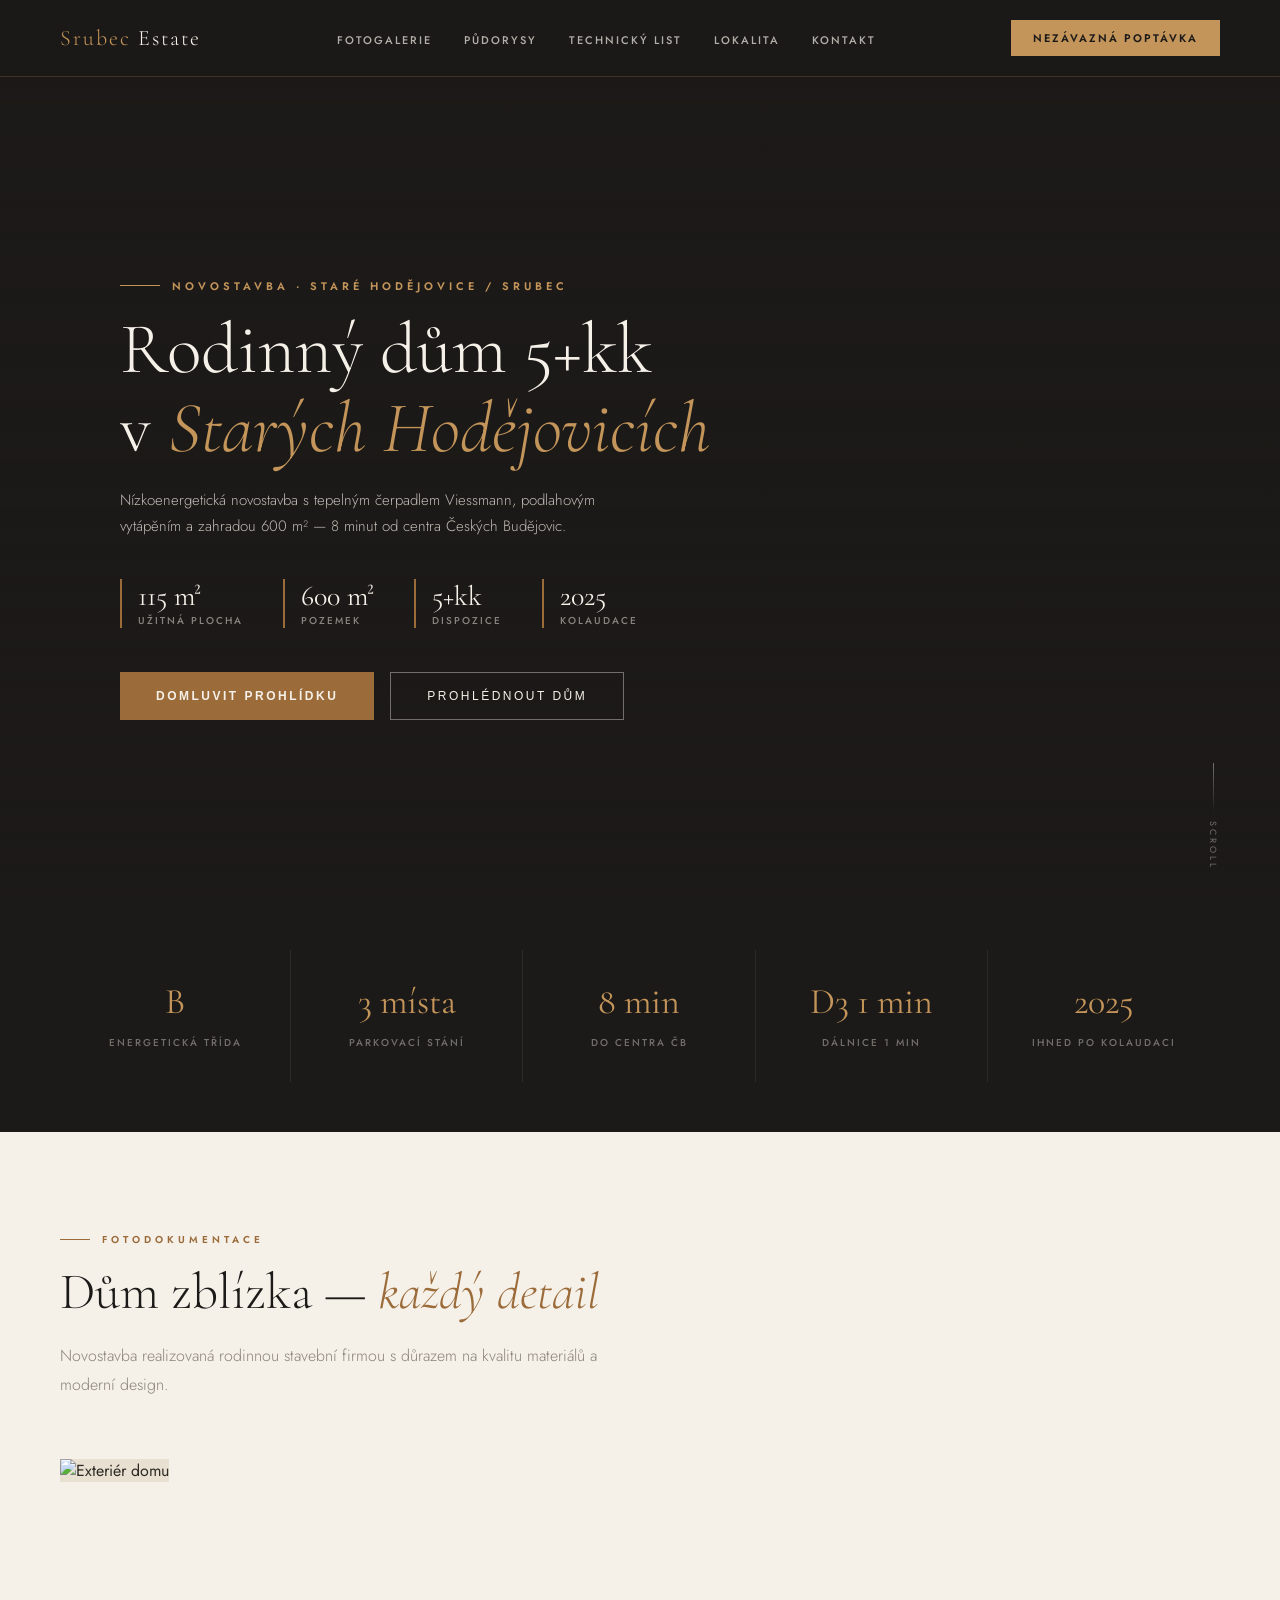
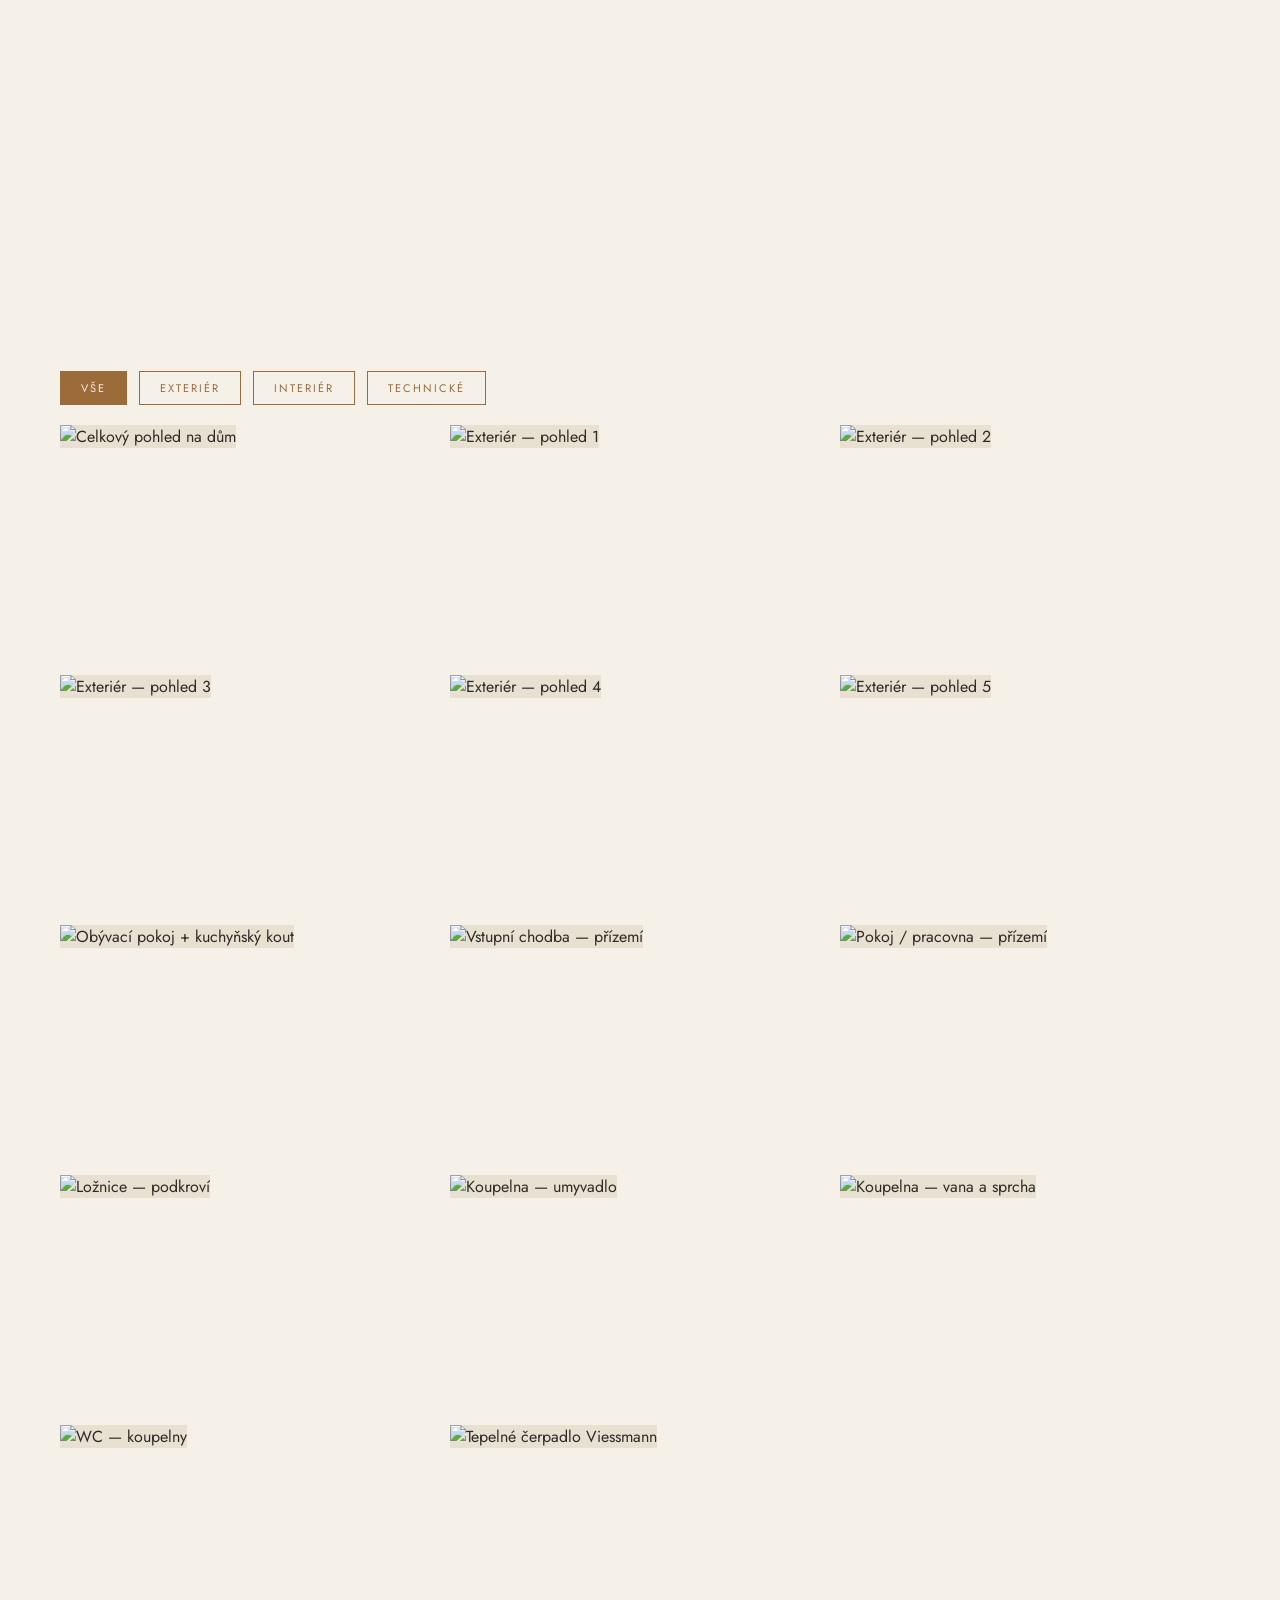
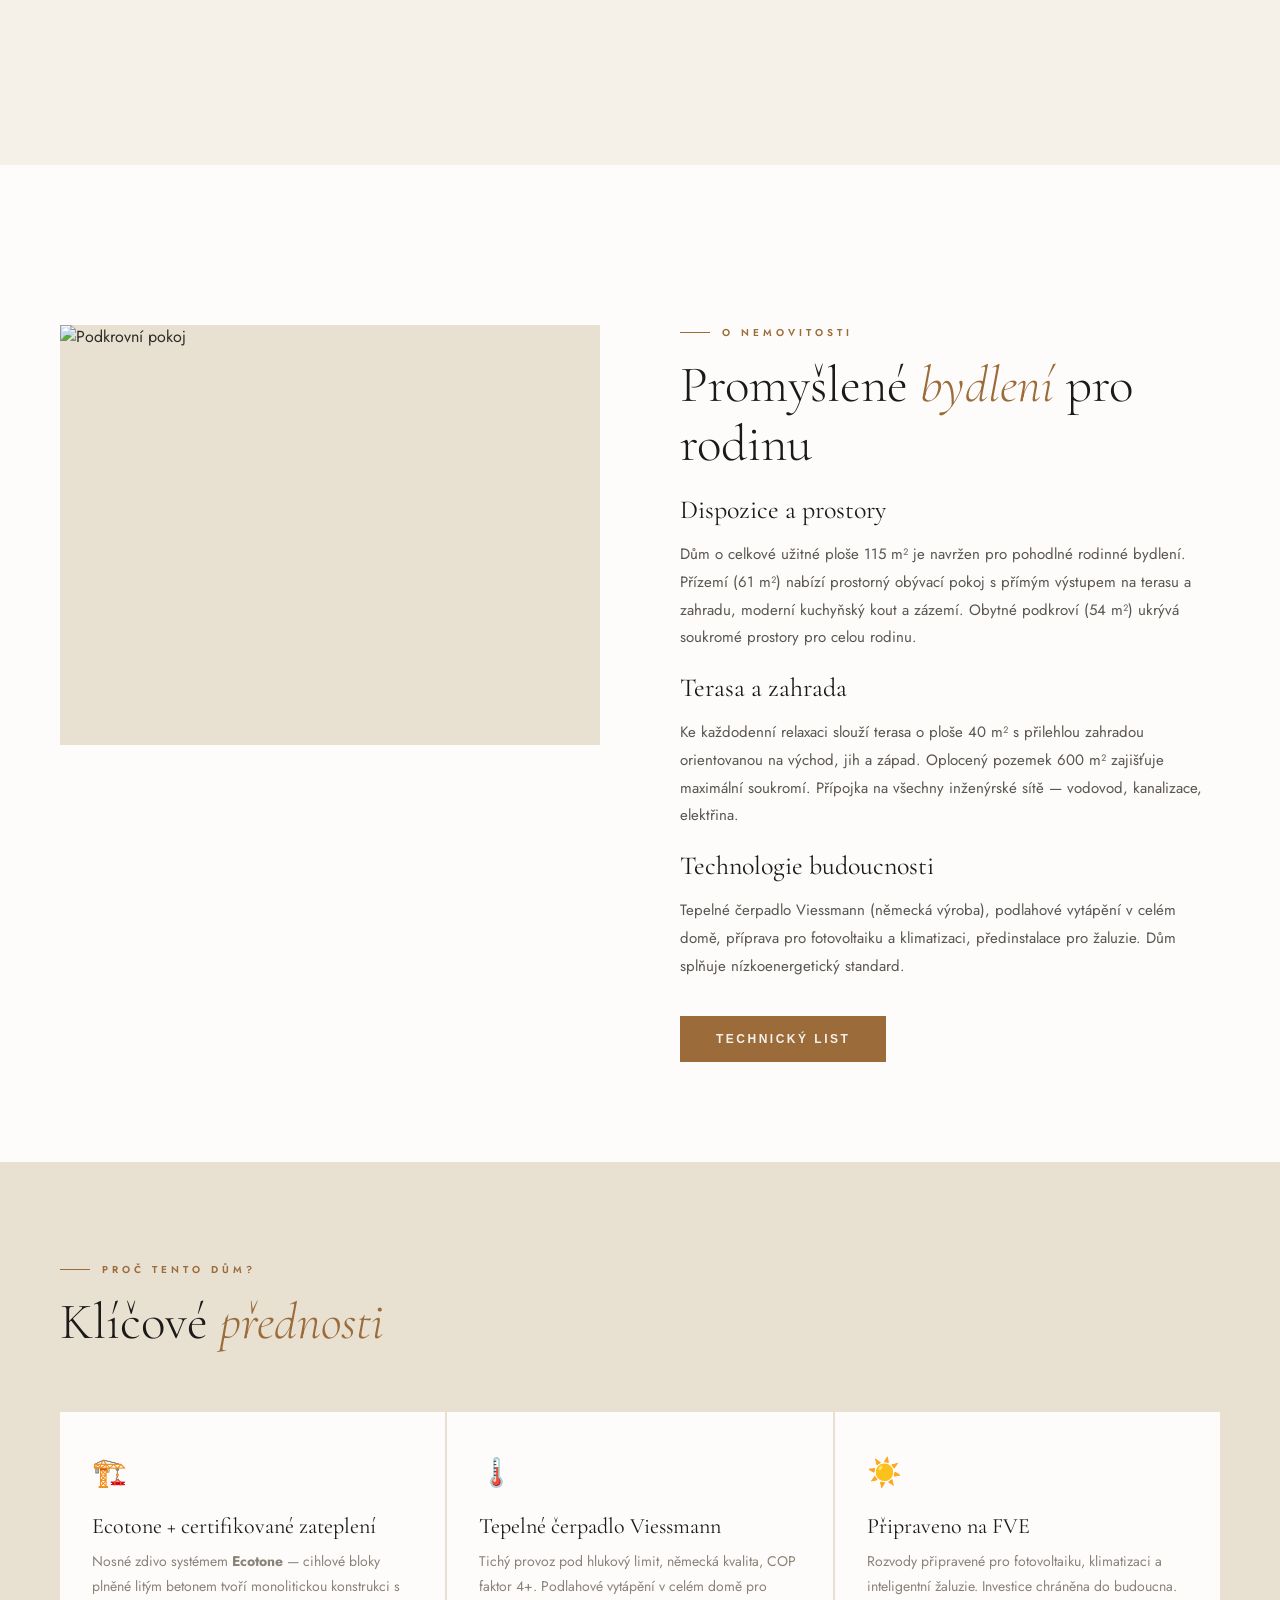
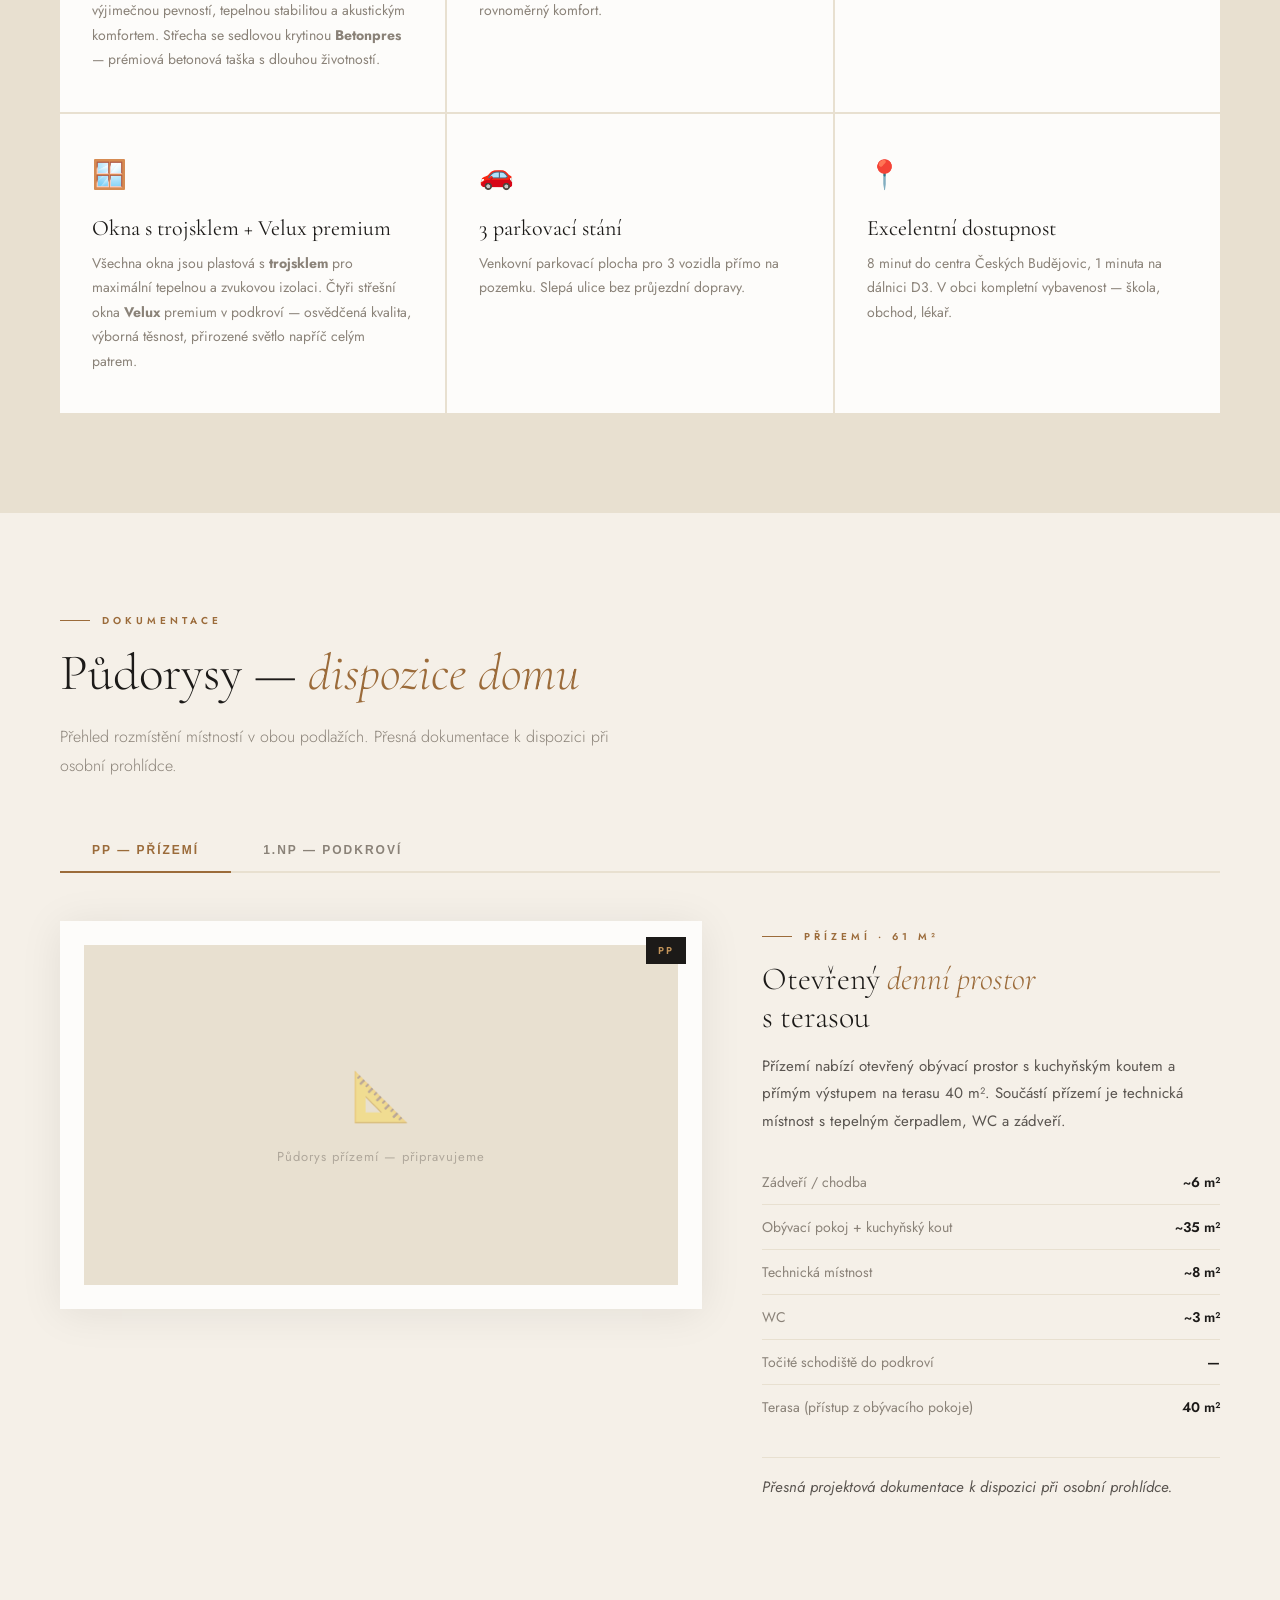
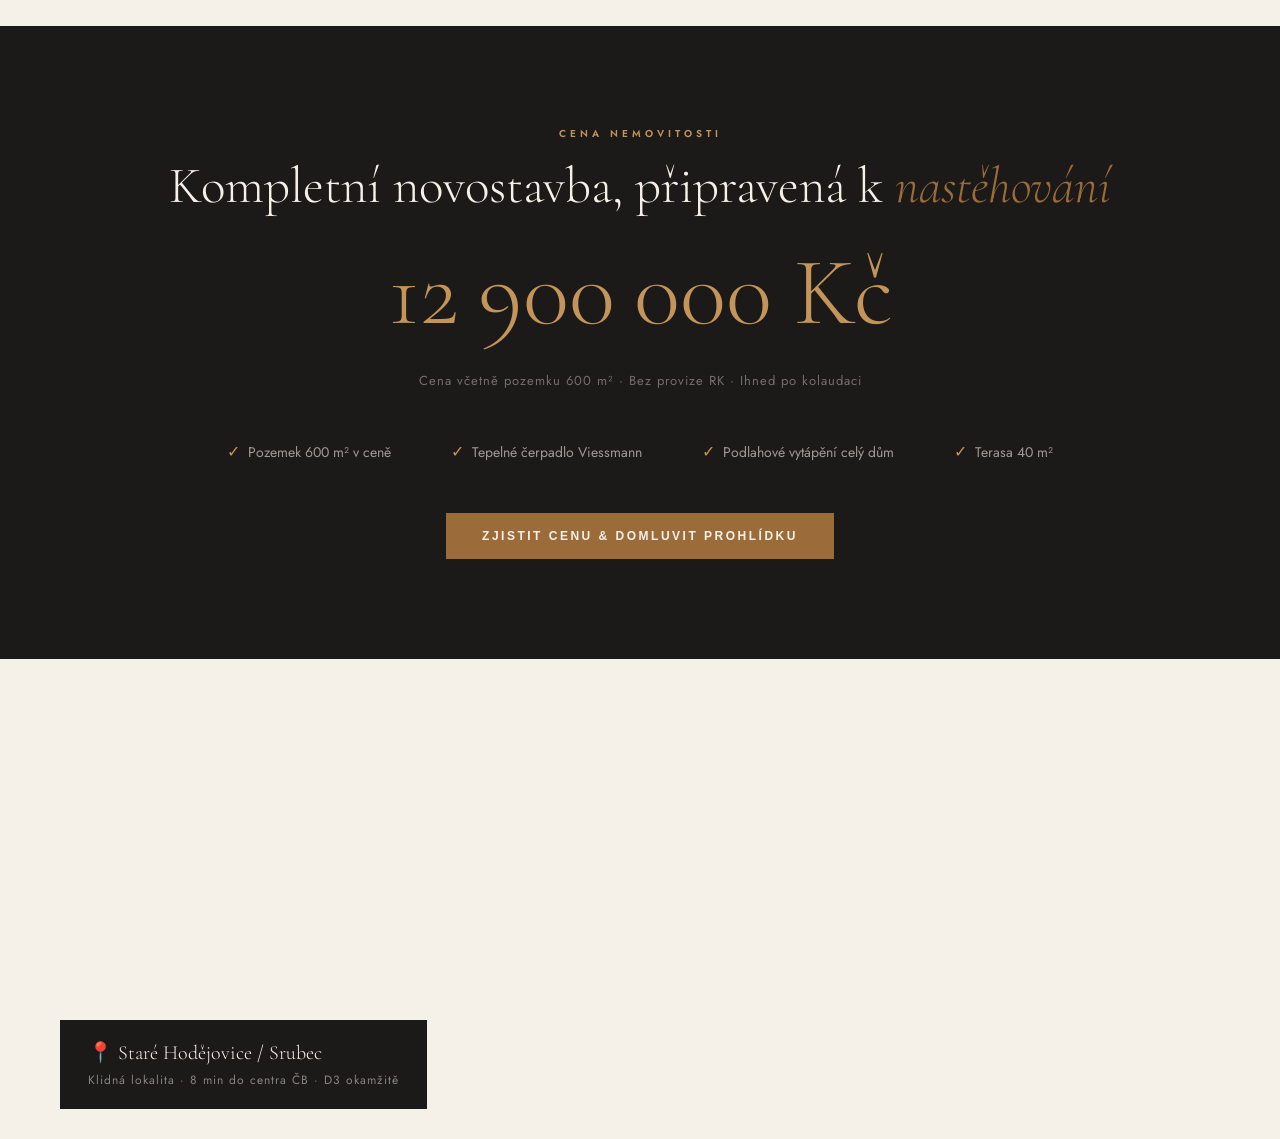
==== commit 212a65d0: "feat: v2.4 - cena 12.9M, Ecotone/Betonpres tech info, okna detail, toalety fix Co-authored-by: MEVER" ====
--- a/pilot-srubec/miniweb/index.html
+++ b/pilot-srubec/miniweb/index.html
@@ -676,7 +676,7 @@
       <div class="feature-card fade-in">
         <span class="feature-icon">🏗️</span>
         <h4>Ecotone + certifikované zateplení</h4>
-        <p>Nosné zdivo systémem Ecotone (inovativní cihlové bloky plněné litým betonem) zajišťuje mimořádnou pevnost, tepelnou stabilitu a akustický komfort. Střecha s betonovou krytinou Betonpres, certifikované zateplení ETICS.</p>
+        <p>Nosné zdivo systémem <strong>Ecotone</strong> — cihlové bloky plněné litým betonem tvoří monolitickou konstrukci s výjimečnou pevností, tepelnou stabilitou a akustickým komfortem. Střecha se sedlovou krytinou <strong>Betonpres</strong> — prémiová betonová taška s dlouhou životností.</p>
       </div>
       <div class="feature-card fade-in">
         <span class="feature-icon">🌡️</span>
@@ -691,7 +691,7 @@
       <div class="feature-card fade-in">
         <span class="feature-icon">🪟</span>
         <h4>Okna s trojsklem + Velux premium</h4>
-        <p>Všechna okna jsou plastová s trojsklem pro maximální tepelnou a akustickou izolaci. Čtyři prémiová střešní okna Velux v podkroví zajišťují nadstandardní světlost a přímý pohled do přírody.</p>
+        <p>Všechna okna jsou plastová s <strong>trojsklem</strong> pro maximální tepelnou a zvukovou izolaci. Čtyři střešní okna <strong>Velux</strong> premium v podkroví — osvědčená kvalita, výborná těsnost, přirozené světlo napříč celým patrem.</p>
       </div>
       <div class="feature-card fade-in">
         <span class="feature-icon">🚗</span>
@@ -812,9 +812,10 @@
         </p>
       </div>
       <ul class="quality-list">
-        <li>Nadstandardní materiály ve všech klíčových stavebních vrstvách</li>
+        <li>Zdivo Ecotone — cihlové bloky plněné litým betonem, mimořádná pevnost a tepelná stabilita</li>
+        <li>Střešní krytina Betonpres — prémiová betonová taška, odolná a dlouhověká</li>
+        <li>Okna s trojsklem — maximální tepelná a zvuková izolace v celém domě</li>
         <li>Tepelné čerpadlo Viessmann — špička německé strojírenské tradice</li>
-        <li>Okna s trojsklem pro maximální tepelnou a akustickou pohodu</li>
         <li>Prémiová střešní okna Velux s osvědčenou těsností</li>
         <li>Podlahové vytápění zajišťuje zdravé a rovnoměrné teplo bez průvanu</li>
         <li>Zahrada orientovaná na 3 světové strany — celodenní světlo</li>
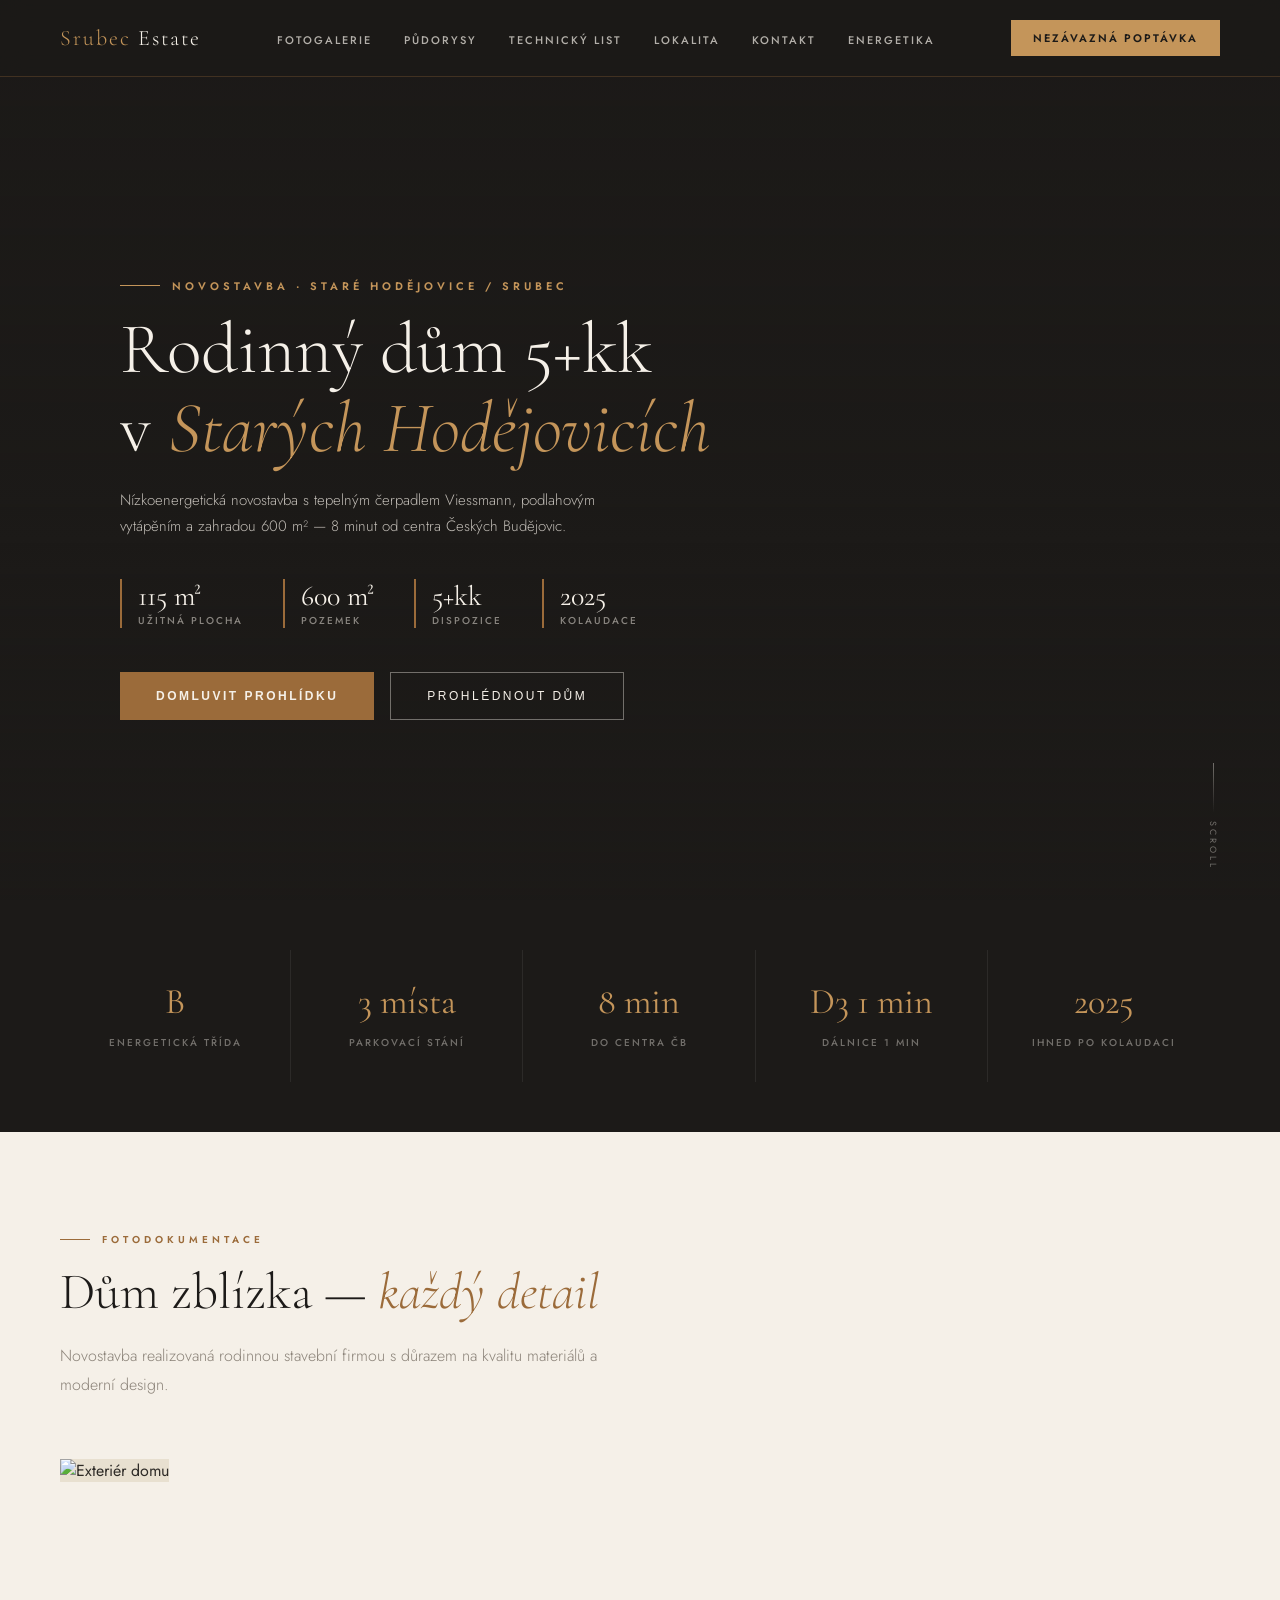
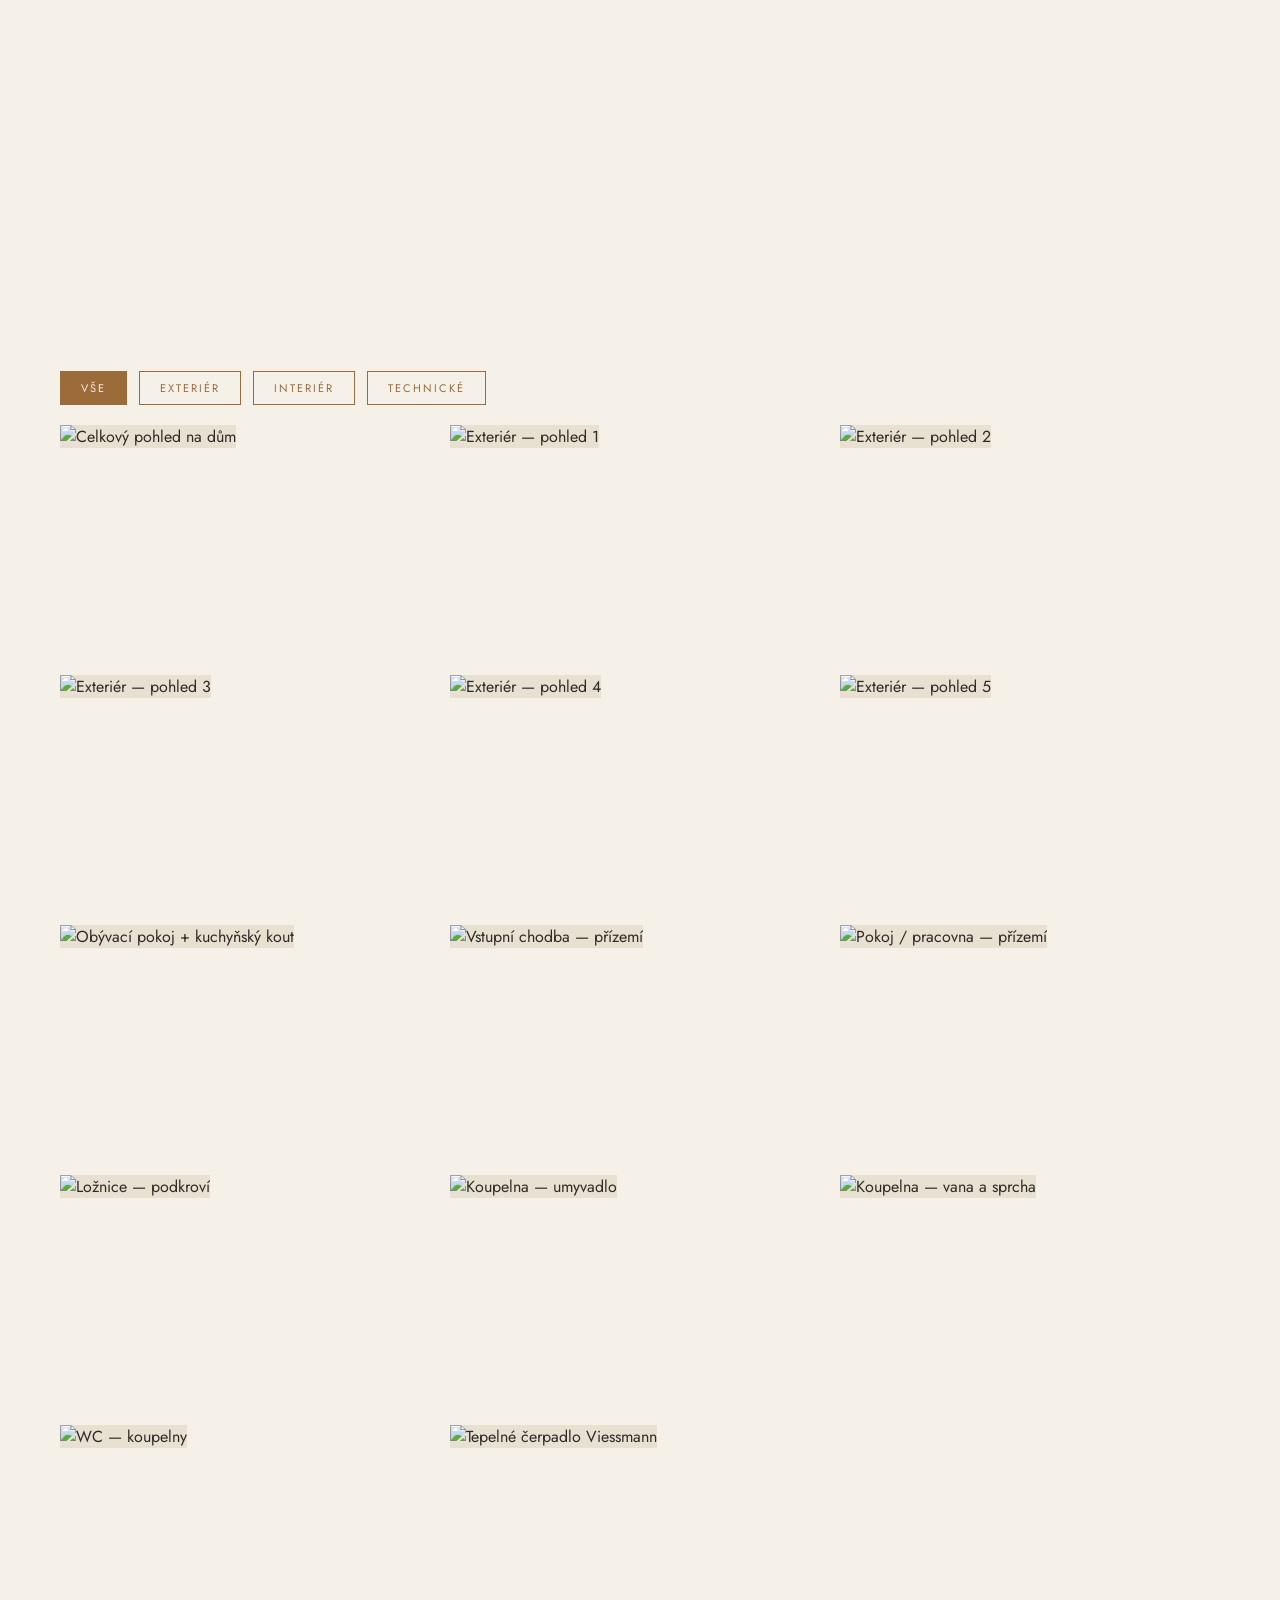
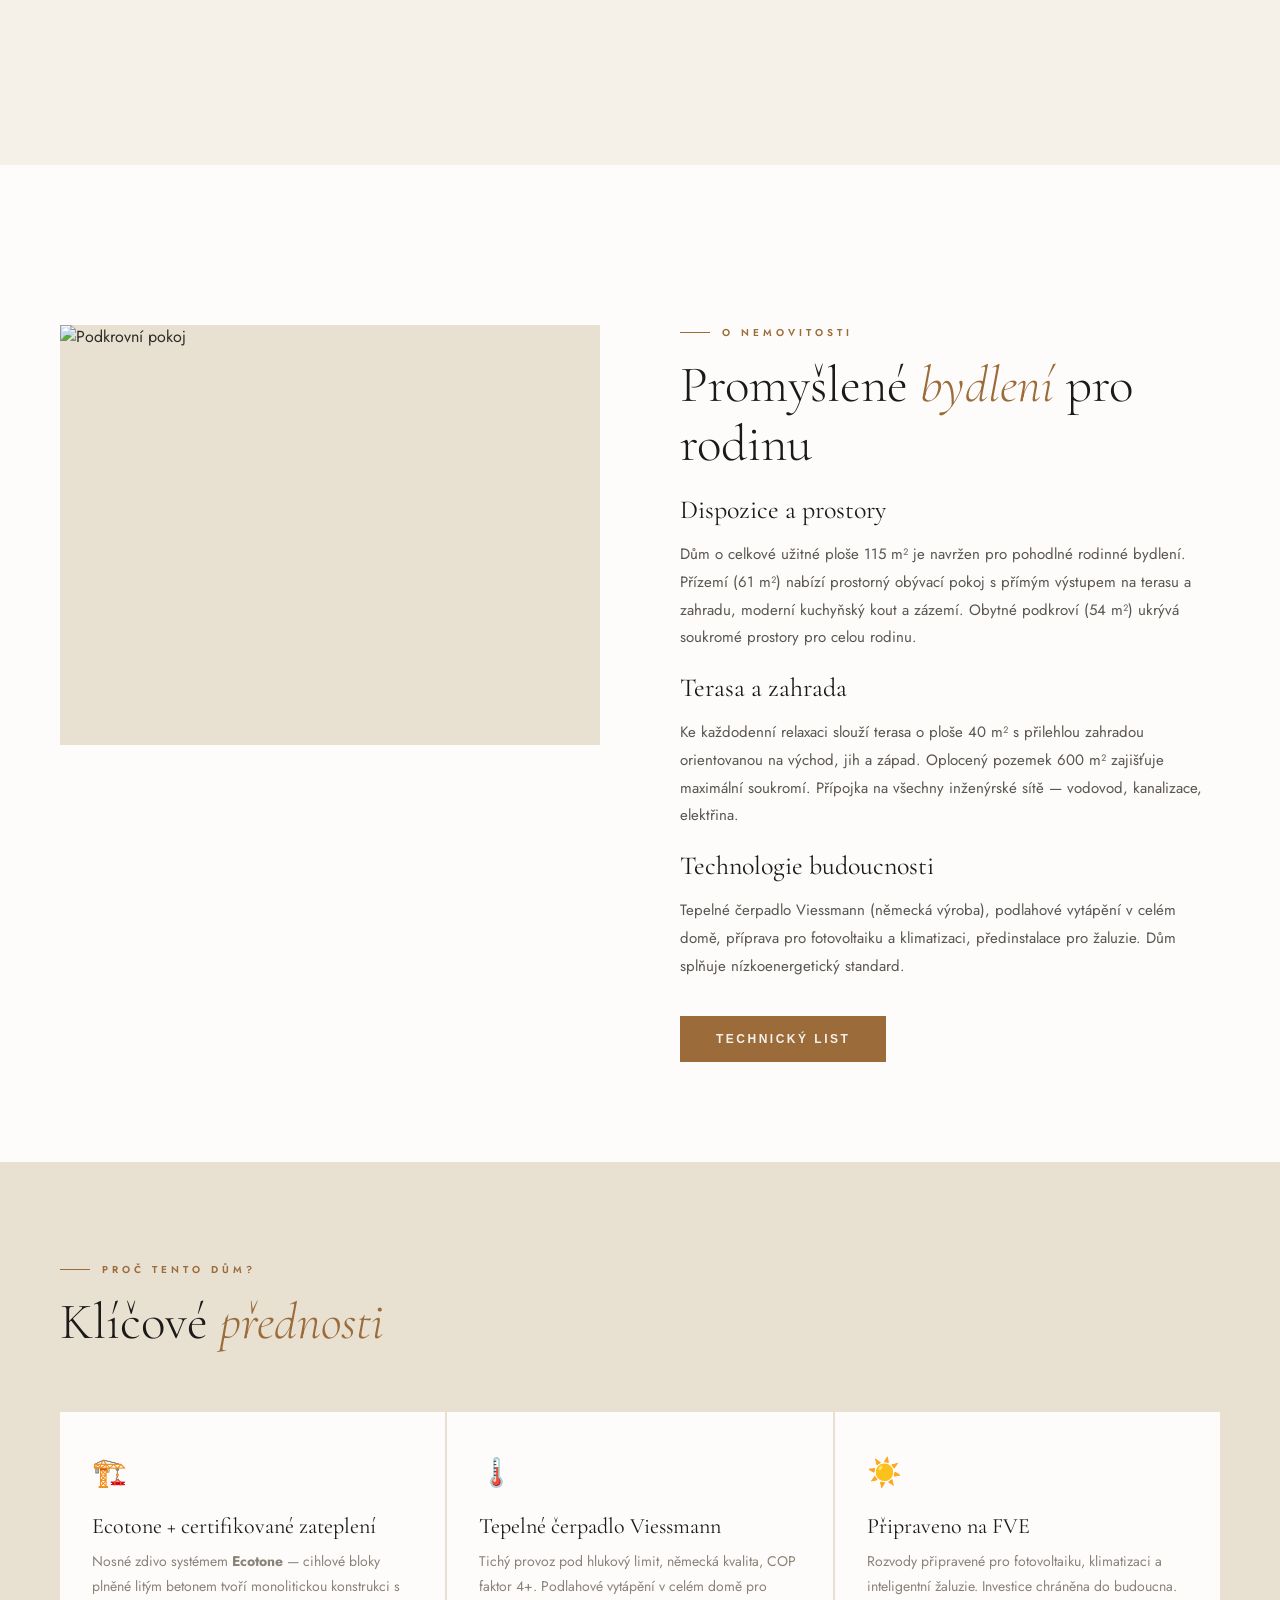
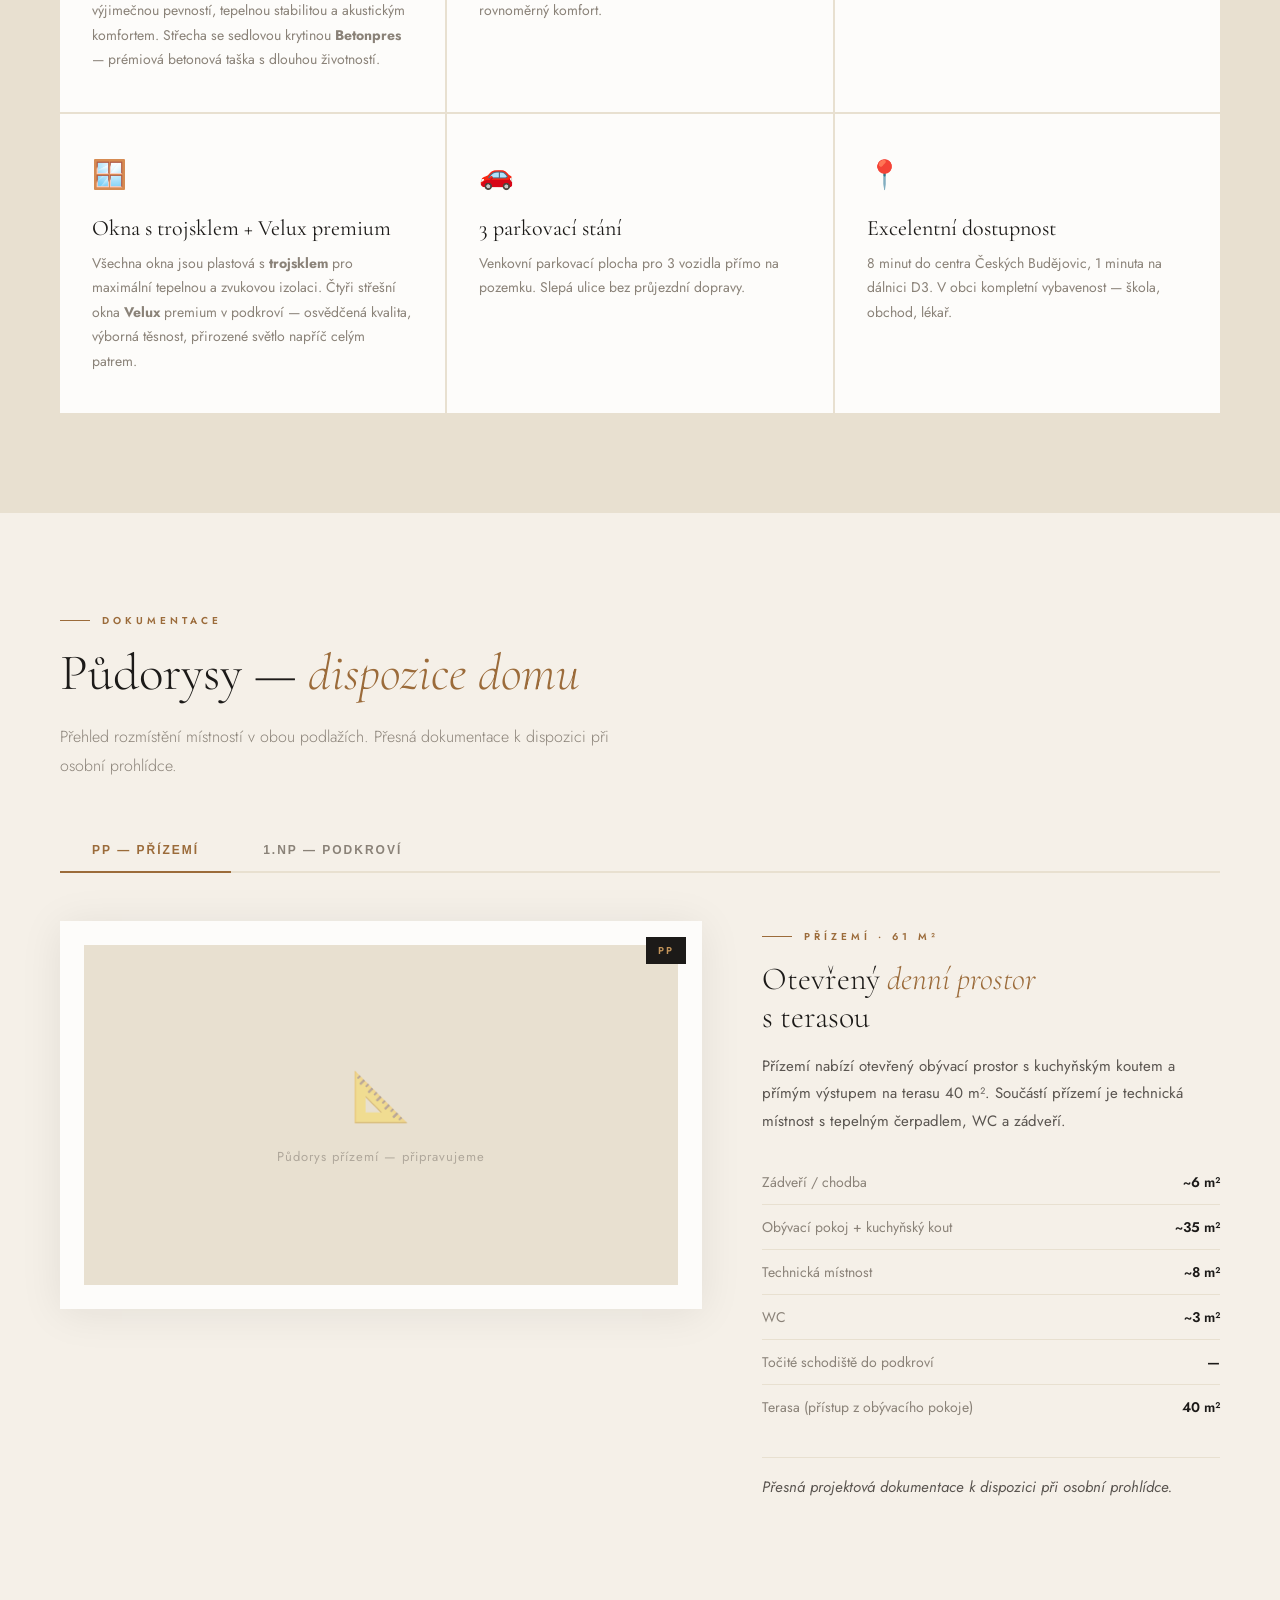
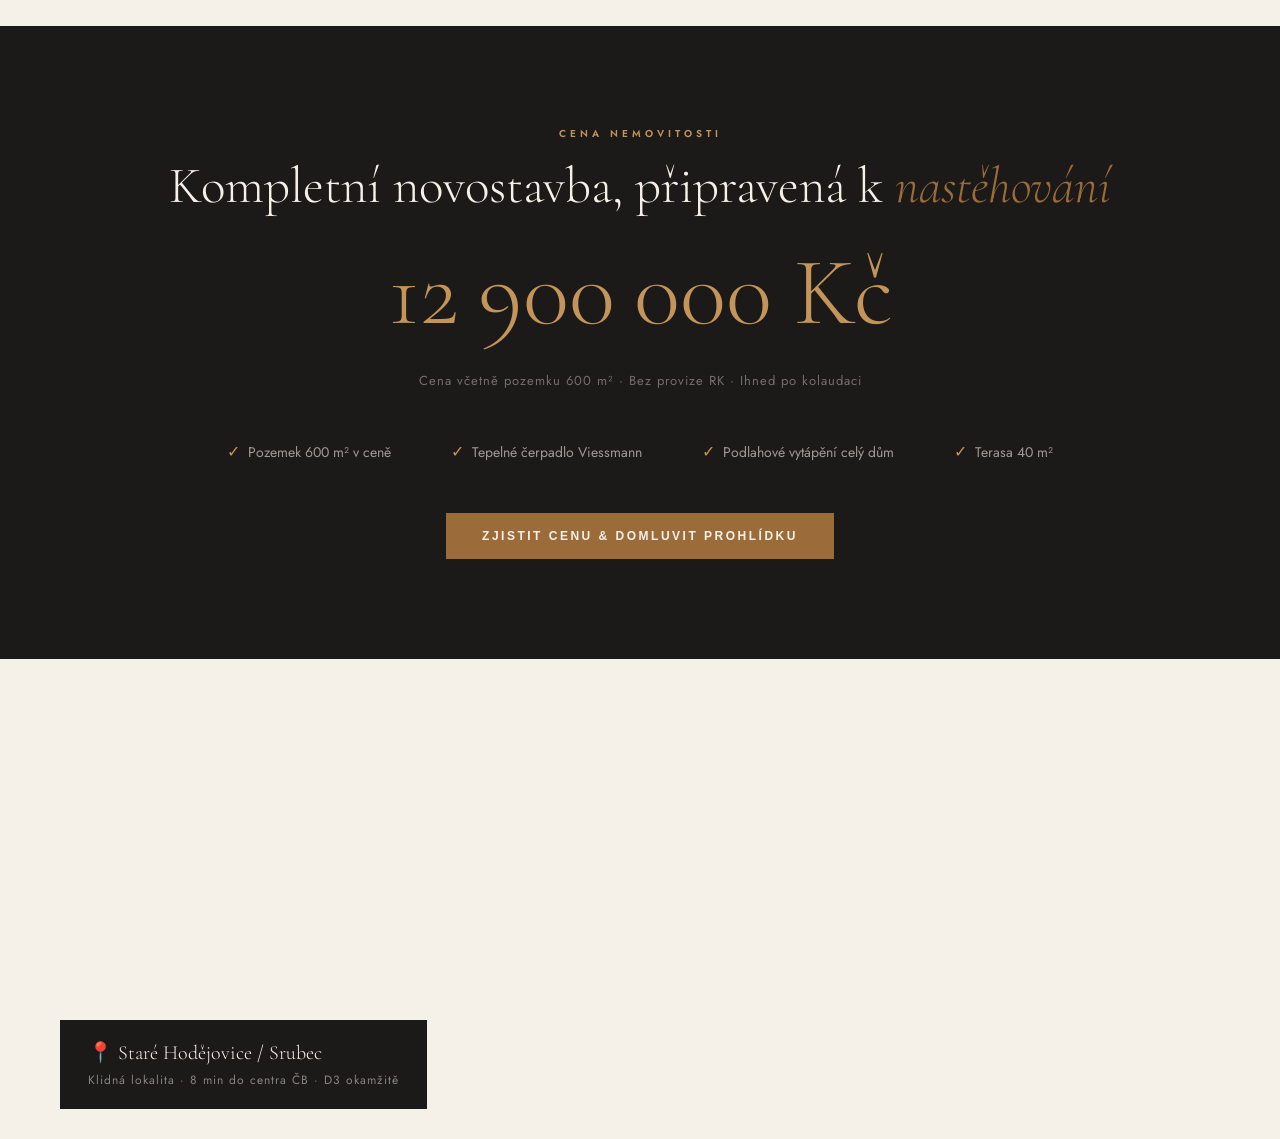
==== commit badc4784: "feat: přidána stránka Energetická náročnost (PENB, NZÚ, renovační pas) Co-authored-by: MEVERIK-SOLUT" ====
--- a/pilot-srubec/miniweb/index.html
+++ b/pilot-srubec/miniweb/index.html
@@ -575,6 +575,7 @@
   <a onclick="navGo('tech')">Technický list</a>
   <a onclick="navGo('location')">Lokalita</a>
   <a onclick="navGo('contact')">Kontakt</a>
+  <a href="/energy">Energetika</a>
 </div>
 
 <!-- ─── NAV ─── -->
@@ -586,6 +587,7 @@
     <li><a onclick="navGo('tech')">Technický list</a></li>
     <li><a onclick="navGo('location')">Lokalita</a></li>
     <li><a onclick="navGo('contact')">Kontakt</a></li>
+    <li><a href="/energy">Energetika</a></li>
   </ul>
   <a class="nav-cta" onclick="navGo('contact')">Nezávazná poptávka</a>
   <button class="hamburger" onclick="openMobileMenu()" aria-label="Menu">
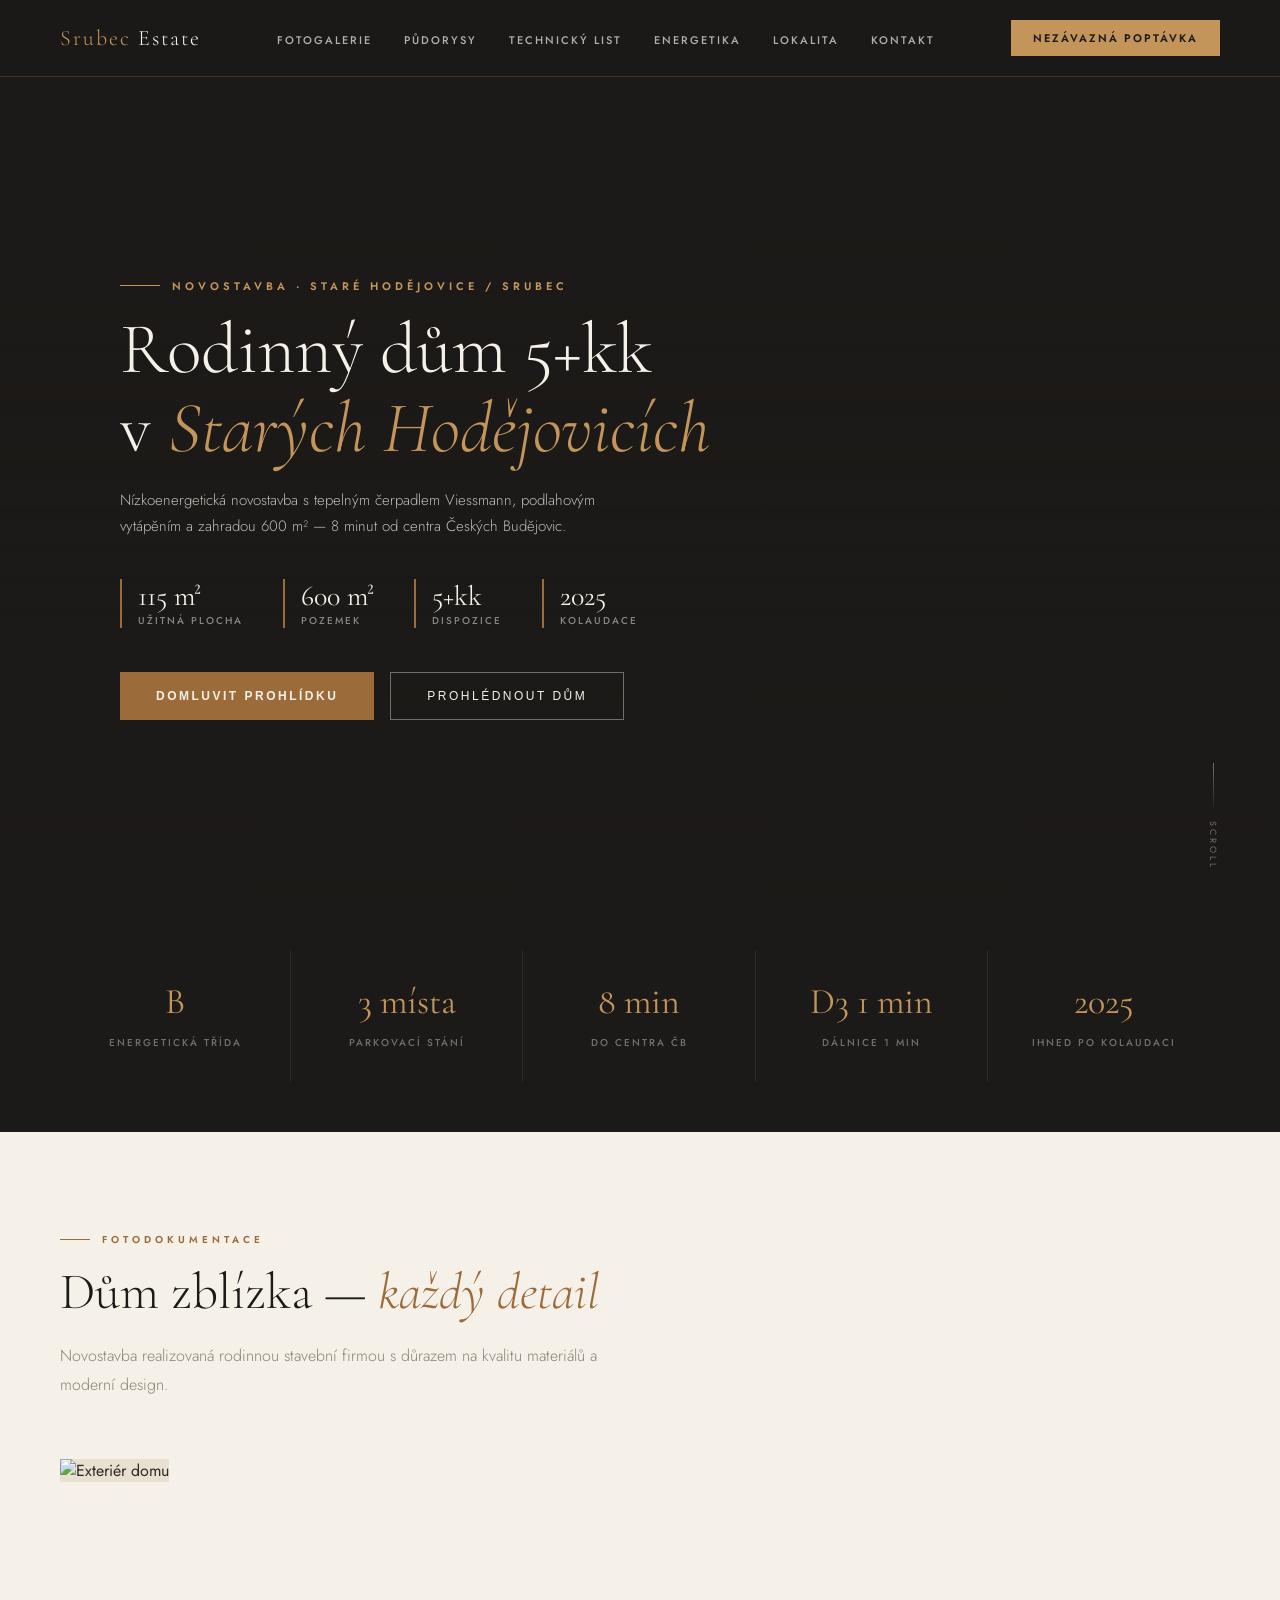
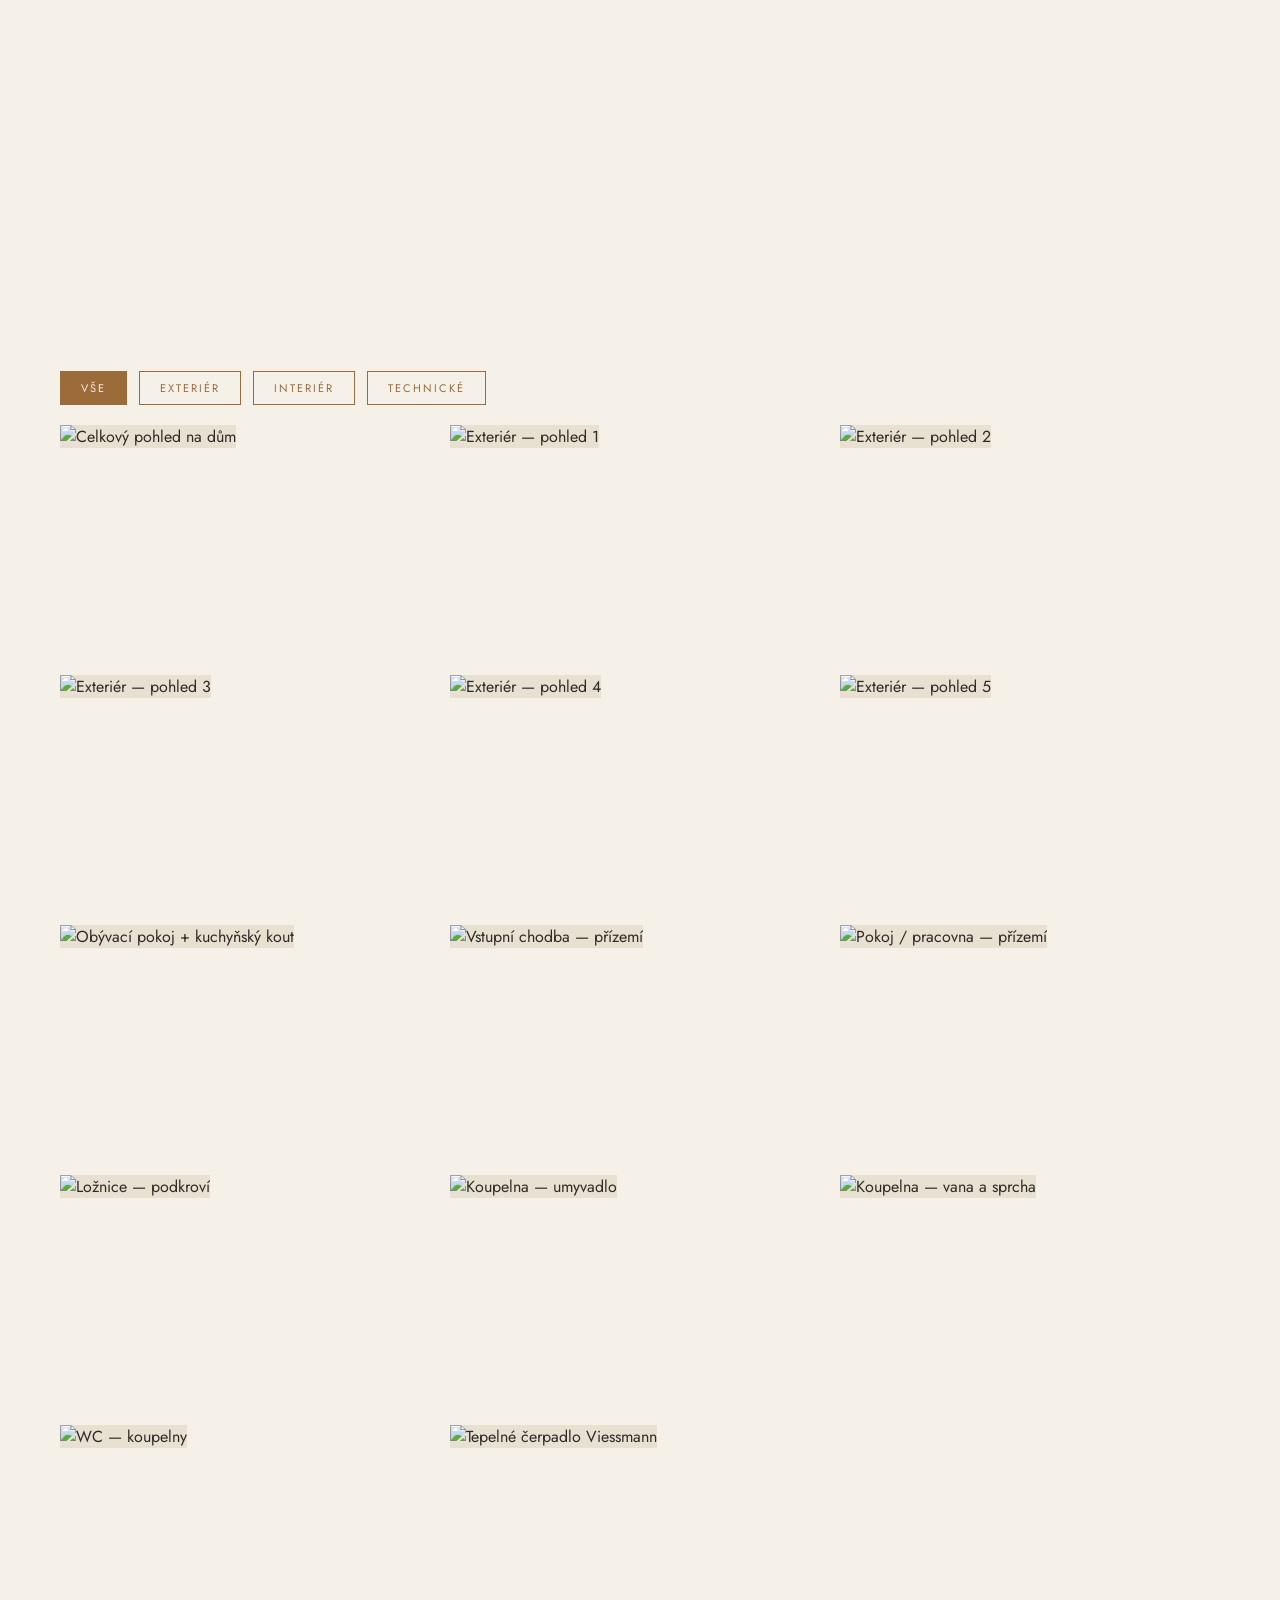
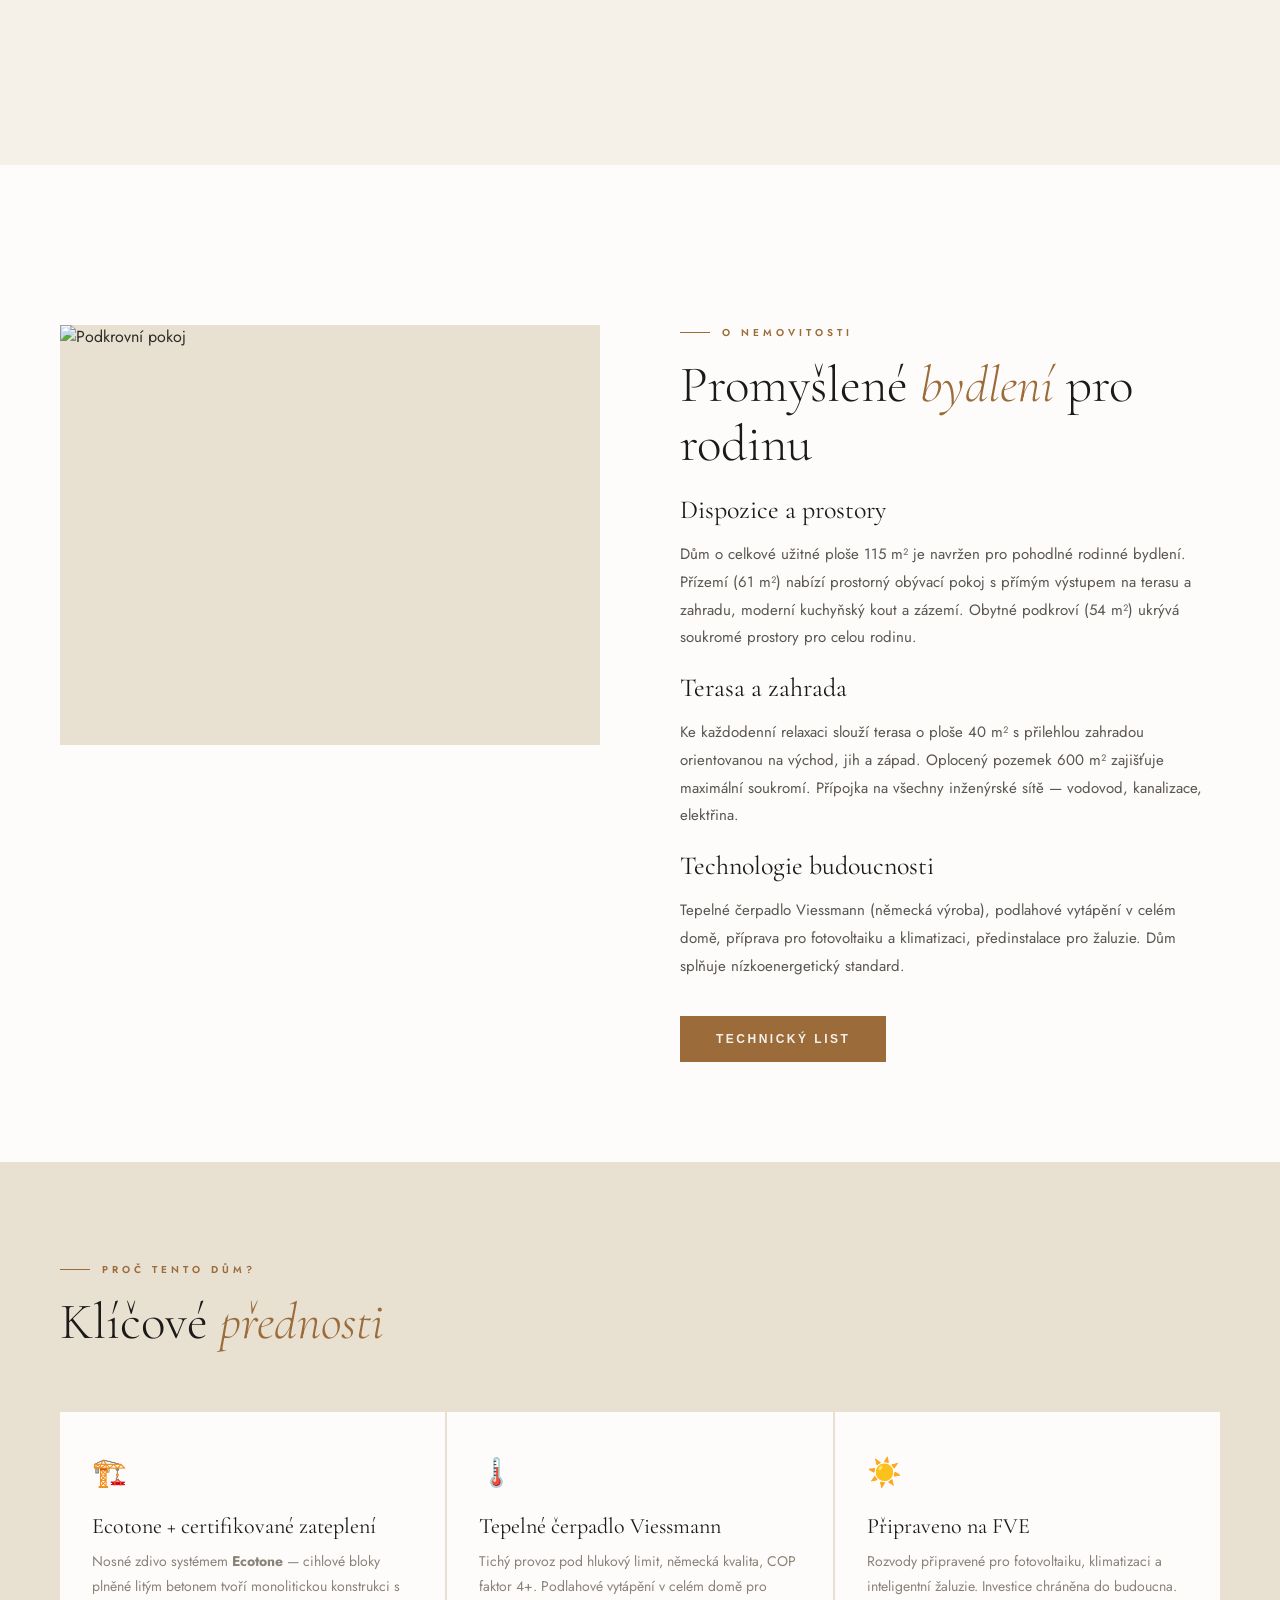
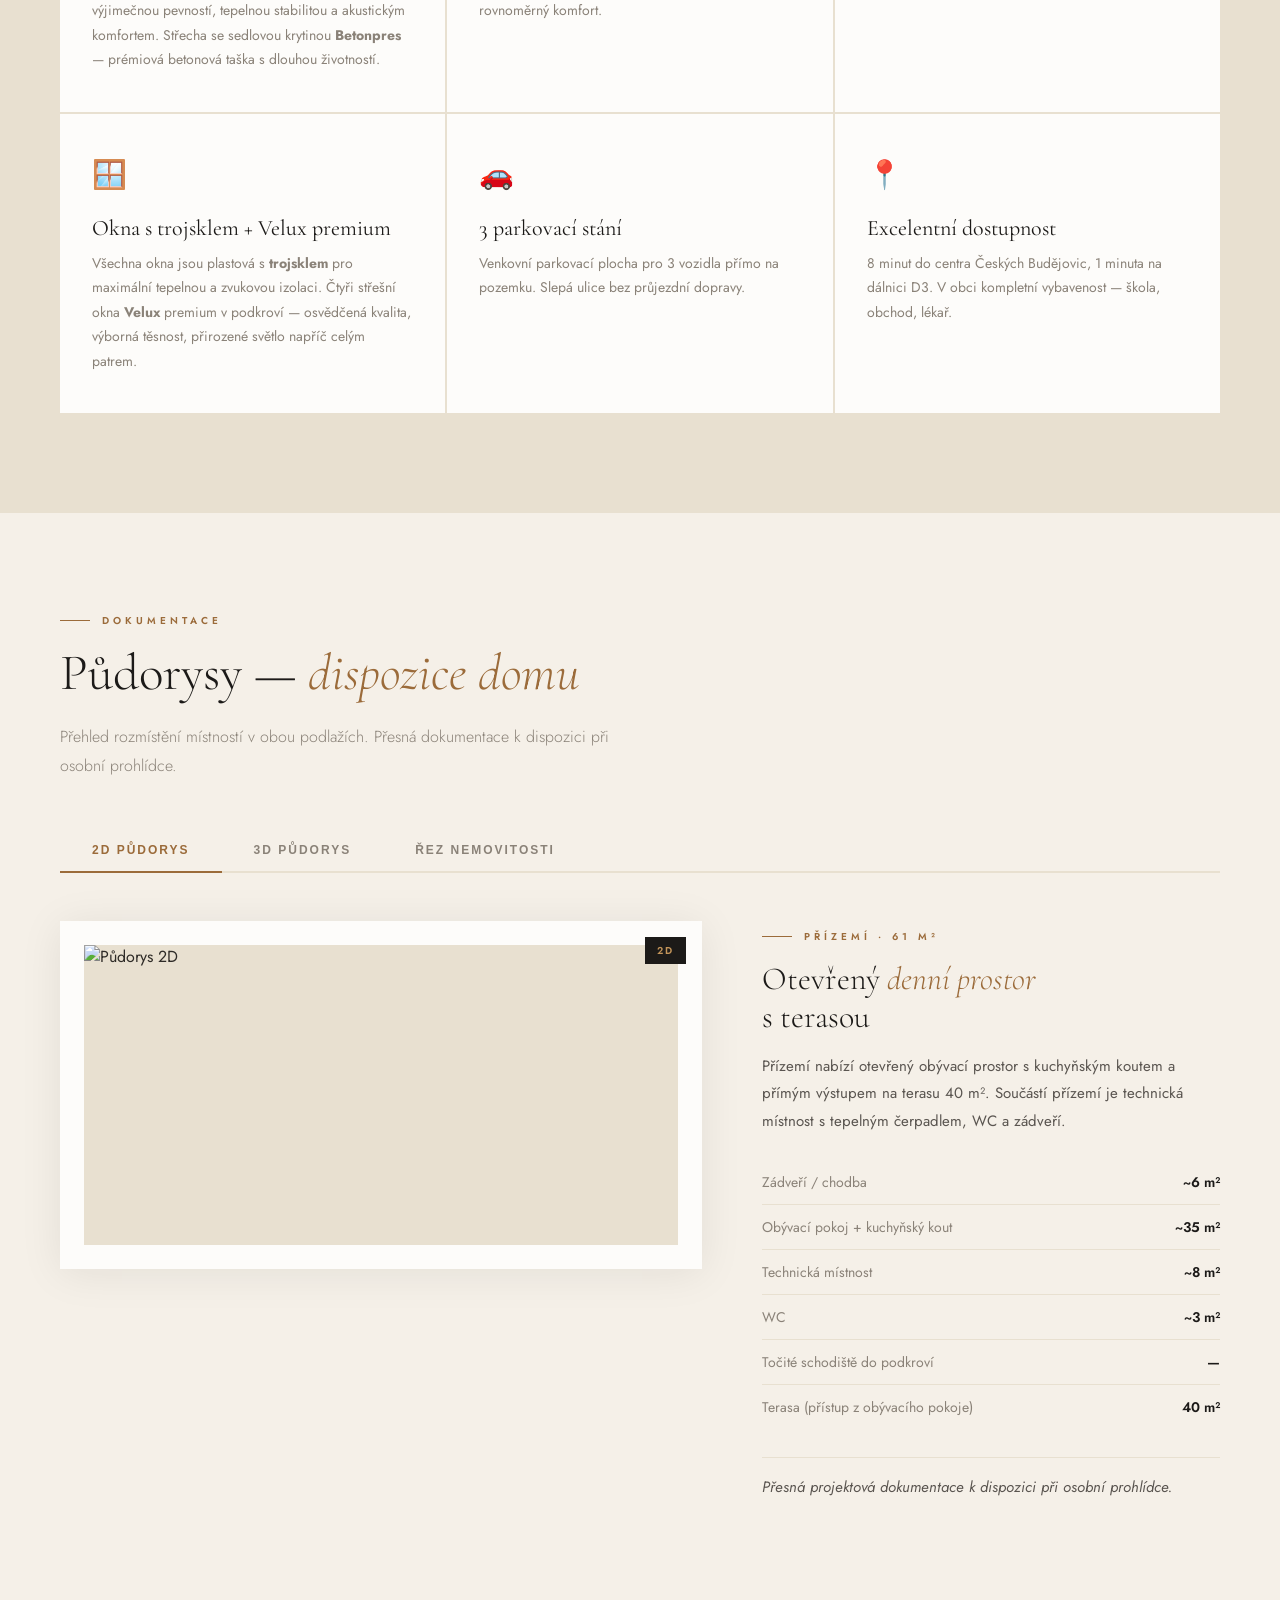
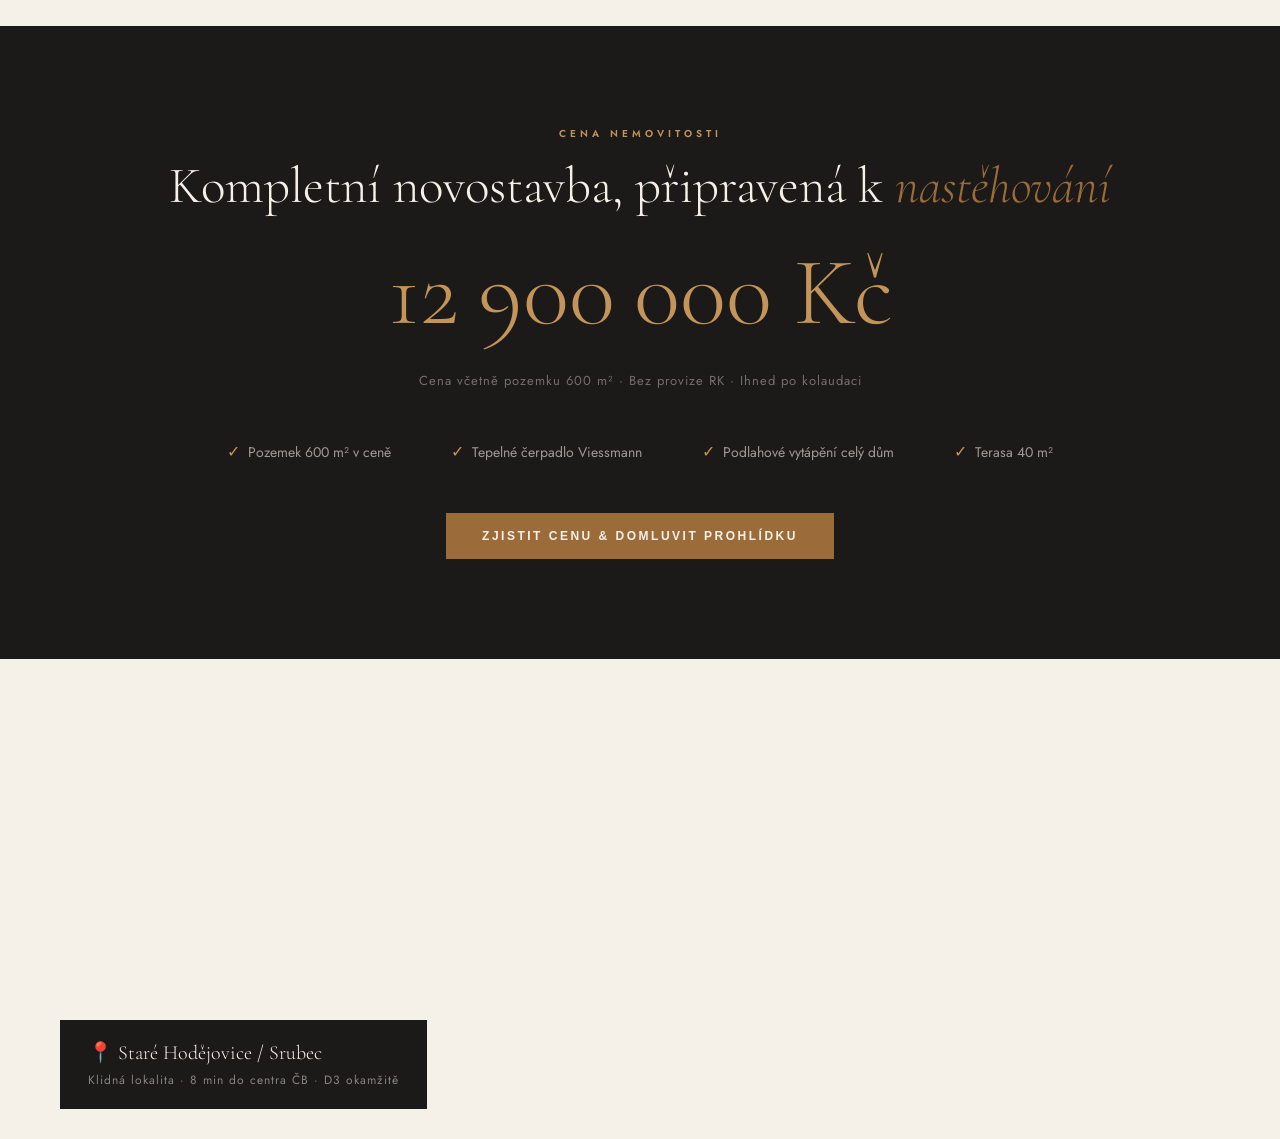
==== commit 0a0a00aa: "Add floor plan images from Supabase and reorder Energetika in nav menu - Add 3 images to Půdorysy se" ====
--- a/pilot-srubec/miniweb/index.html
+++ b/pilot-srubec/miniweb/index.html
@@ -573,9 +573,9 @@
   <a onclick="navGo('home','gallery')">Fotogalerie</a>
   <a onclick="navGo('home','floorplans')">Půdorysy</a>
   <a onclick="navGo('tech')">Technický list</a>
+  <a href="/energy">Energetika</a>
   <a onclick="navGo('location')">Lokalita</a>
   <a onclick="navGo('contact')">Kontakt</a>
-  <a href="/energy">Energetika</a>
 </div>
 
 <!-- ─── NAV ─── -->
@@ -585,9 +585,9 @@
     <li><a onclick="navGo('home','gallery')">Fotogalerie</a></li>
     <li><a onclick="navGo('home','floorplans')">Půdorysy</a></li>
     <li><a onclick="navGo('tech')">Technický list</a></li>
+    <li><a href="/energy">Energetika</a></li>
     <li><a onclick="navGo('location')">Lokalita</a></li>
     <li><a onclick="navGo('contact')">Kontakt</a></li>
-    <li><a href="/energy">Energetika</a></li>
   </ul>
   <a class="nav-cta" onclick="navGo('contact')">Nezávazná poptávka</a>
   <button class="hamburger" onclick="openMobileMenu()" aria-label="Menu">
@@ -714,14 +714,15 @@
     <h2 class="section-title">Půdorysy — <em>dispozice domu</em></h2>
     <p class="section-lead">Přehled rozmístění místností v obou podlažích. Přesná dokumentace k dispozici při osobní prohlídce.</p>
     <div class="floorplans-tabs">
-      <button class="fp-tab active" onclick="switchFloor(1)">PP — Přízemí</button>
-      <button class="fp-tab" onclick="switchFloor(2)">1.NP — Podkroví</button>
+      <button class="fp-tab active" onclick="switchFloor(1)">2D Půdorys</button>
+      <button class="fp-tab" onclick="switchFloor(2)">3D Půdorys</button>
+      <button class="fp-tab" onclick="switchFloor(3)">Řez nemovitosti</button>
     </div>
     <!-- PŘÍZEMÍ -->
     <div class="fp-panel active" id="fpPanel1">
       <div class="fp-content">
         <div class="fp-image-wrap">
-          <span class="fp-badge">PP</span>
+          <span class="fp-badge">2D</span>
           <div id="fp1-img-wrap"></div>
         </div>
         <div class="fp-info">
@@ -744,7 +745,7 @@
     <div class="fp-panel" id="fpPanel2">
       <div class="fp-content">
         <div class="fp-image-wrap">
-          <span class="fp-badge">1.NP</span>
+          <span class="fp-badge">3D</span>
           <div id="fp2-img-wrap"></div>
         </div>
         <div class="fp-info">
@@ -758,6 +759,21 @@
             <li><span class="room-name">Pokoj 3</span><span class="room-size">~10 m²</span></li>
             <li><span class="room-name">Koupelna s vanou (Velux)</span><span class="room-size">~6 m²</span></li>
           </ul>
+          <p class="fp-note"></p>
+        </div>
+      </div>
+    </div>
+    <!-- ŘEZ NEMOVITOSTI -->
+    <div class="fp-panel" id="fpPanel3">
+      <div class="fp-content">
+        <div class="fp-image-wrap">
+          <span class="fp-badge">Řez</span>
+          <div id="fp3-img-wrap"></div>
+        </div>
+        <div class="fp-info">
+          <div class="section-label">Příčný řez</div>
+          <h3>Řez <em>nemovitostí</em></h3>
+          <p id="fp3-desc"></p>
           <p class="fp-note"></p>
         </div>
       </div>
@@ -1080,10 +1096,12 @@
   }
 
   // Půdorysy
-  document.getElementById('fp1-img-wrap').innerHTML = fpImgOrPlaceholder('', 'PP', 'Půdorys přízemí — připravujeme');
-  document.getElementById('fp2-img-wrap').innerHTML = fpImgOrPlaceholder('', '1.NP', 'Půdorys podkroví — připravujeme');
+  document.getElementById('fp1-img-wrap').innerHTML = fpImgOrPlaceholder(CONFIG.floorplans.floor1url, '2D', 'Půdorys 2D — připravujeme');
+  document.getElementById('fp2-img-wrap').innerHTML = fpImgOrPlaceholder(CONFIG.floorplans.floor2url, '3D', 'Půdorys 3D — připravujeme');
+  document.getElementById('fp3-img-wrap').innerHTML = fpImgOrPlaceholder(CONFIG.floorplans.crossSectionUrl || '', 'Řez', 'Řez nemovitosti — připravujeme');
   setTxt('fp1-desc', CONFIG.floorplans.floor1desc);
   setTxt('fp2-desc', CONFIG.floorplans.floor2desc);
+  setTxt('fp3-desc', CONFIG.floorplans.crossSectionDesc || '');
   document.querySelectorAll('.fp-note').forEach(el => el.textContent = CONFIG.floorplans.note);
 
   // Price
